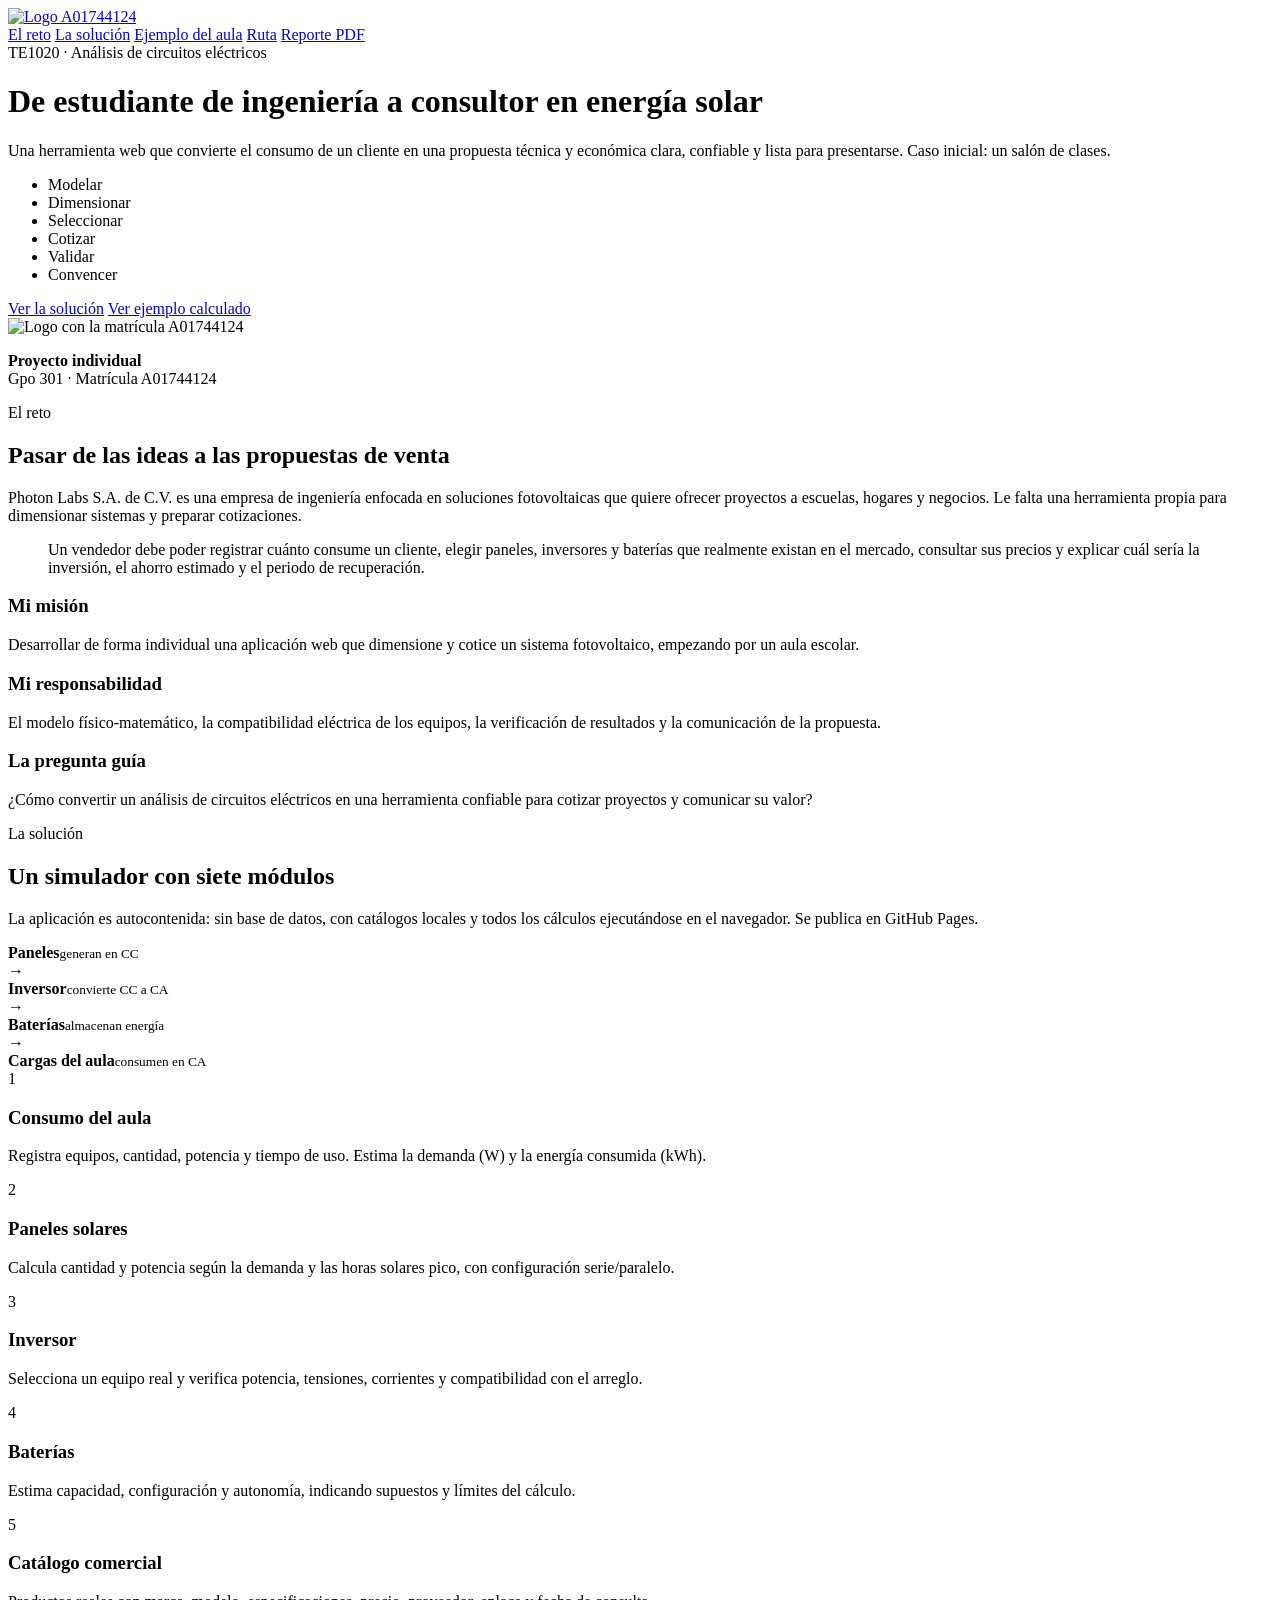
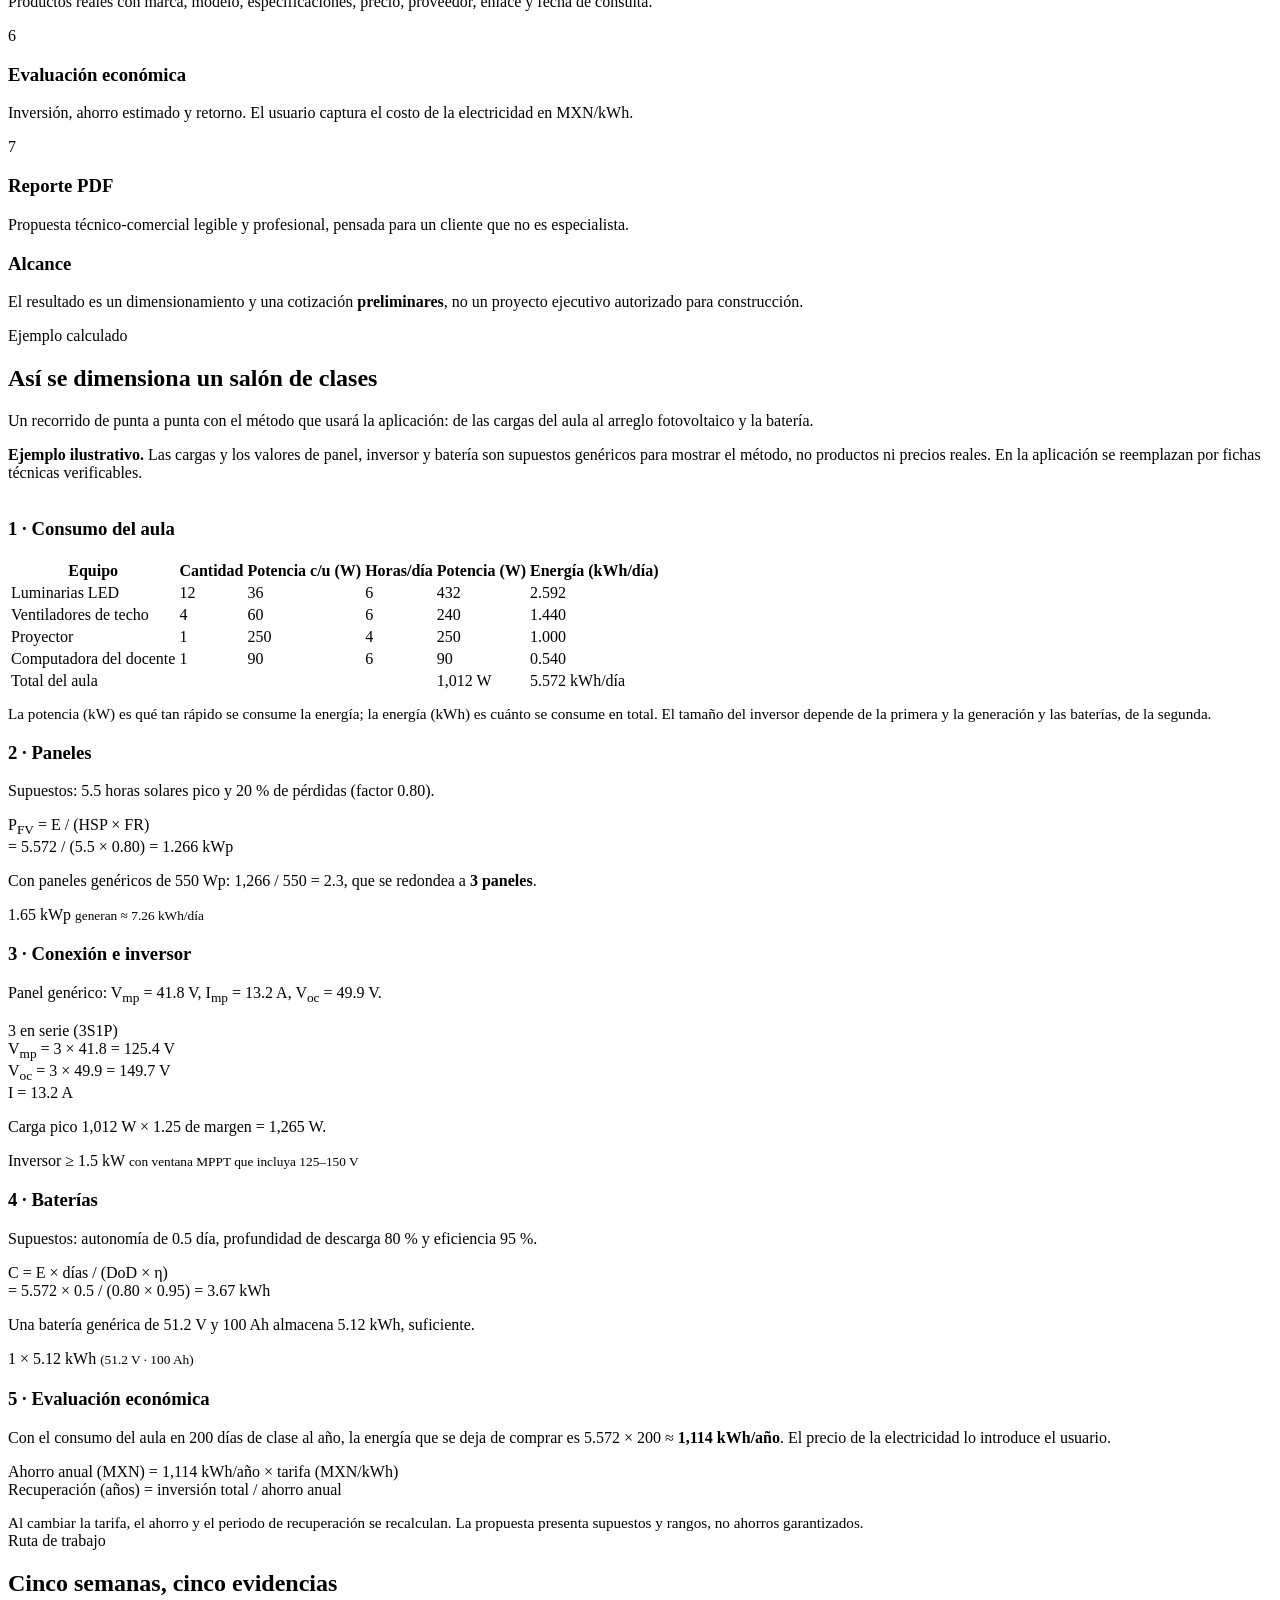
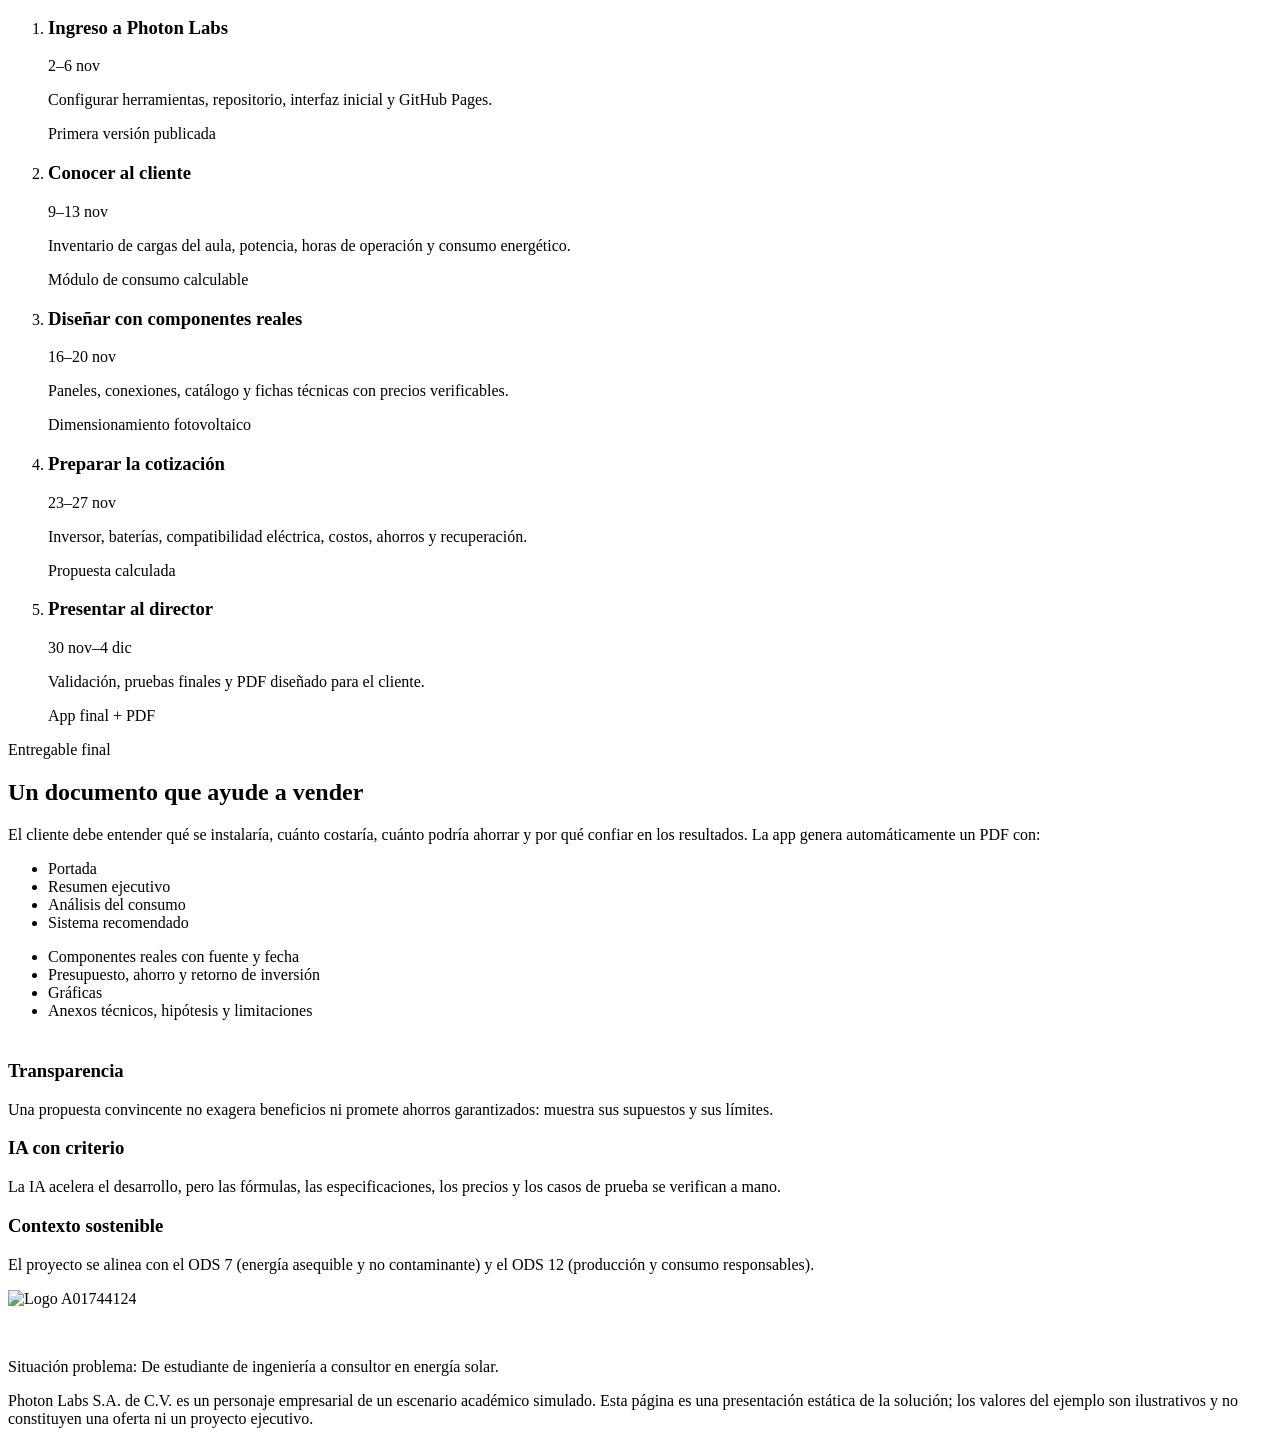
==== index.html @ da1e8e84 "Add files via upload" ====
<!doctype html>
<html lang="es">
<head>
  <meta charset="utf-8">
  <meta name="viewport" content="width=device-width, initial-scale=1">
  <title>A01744124 · Dimensionamiento solar para Photon Labs</title>
  <meta name="description" content="Solución a la situación problema TE1020: simulador web para dimensionar y cotizar un sistema fotovoltaico para un aula escolar.">
  <meta name="theme-color" content="#0B2A5B">
  <link rel="icon" href="assets/favicon.svg" type="image/svg+xml">
  <link rel="apple-touch-icon" href="assets/apple-touch-icon.png">
  <link rel="preconnect" href="https://fonts.googleapis.com">
  <link rel="preconnect" href="https://fonts.gstatic.com" crossorigin>
  <link href="https://fonts.googleapis.com/css2?family=Inter:wght@400;500;600&family=Poppins:wght@600;700&display=swap" rel="stylesheet">
  <link rel="stylesheet" href="css/styles.css">
</head>
<body>

<header class="barra">
  <div class="contenedor">
    <a href="#inicio" aria-label="Ir al inicio"><img src="assets/logo-horizontal.svg" alt="Logo A01744124"></a>
    <nav aria-label="Principal">
      <a href="#reto">El reto</a>
      <a href="#solucion">La solución</a>
      <a href="#ejemplo">Ejemplo del aula</a>
      <a href="#ruta">Ruta</a>
      <a href="#reporte">Reporte PDF</a>
    </nav>
  </div>
</header>

<main id="inicio">

  <!-- ================= HERO ================= -->
  <div class="hero">
    <div class="contenedor">
      <div>
        <span class="etiqueta" style="color:var(--azul-cielo)">TE1020 · Análisis de circuitos eléctricos</span>
        <h1>De estudiante de ingeniería a <span>consultor en energía solar</span></h1>
        <p class="sub">Una herramienta web que convierte el consumo de un cliente en una propuesta técnica y económica clara, confiable y lista para presentarse. Caso inicial: un salón de clases.</p>
        <ul class="chips" aria-label="Etapas del proyecto">
          <li>Modelar</li><li>Dimensionar</li><li>Seleccionar</li><li>Cotizar</li><li>Validar</li><li>Convencer</li>
        </ul>
        <div class="botones">
          <a class="btn btn-primario" href="#solucion">Ver la solución</a>
          <a class="btn btn-secundario" href="#ejemplo">Ver ejemplo calculado</a>
        </div>
      </div>
      <aside class="tarjeta-id" aria-label="Identificación del alumno">
        <img src="assets/logo-vertical.svg" alt="Logo con la matrícula A01744124">
        <p><strong>Proyecto individual</strong><br>Gpo 301 · Matrícula A01744124</p>
      </aside>
    </div>
  </div>

  <!-- ================= EL RETO ================= -->
  <section id="reto">
    <div class="contenedor">
      <span class="etiqueta">El reto</span>
      <h2>Pasar de las ideas a las propuestas de venta</h2>
      <p class="intro">Photon Labs S.A. de C.V. es una empresa de ingeniería enfocada en soluciones fotovoltaicas que quiere ofrecer proyectos a escuelas, hogares y negocios. Le falta una herramienta propia para dimensionar sistemas y preparar cotizaciones.</p>
      <blockquote class="cita">
        Un vendedor debe poder registrar cuánto consume un cliente, elegir paneles, inversores y baterías que realmente existan en el mercado, consultar sus precios y explicar cuál sería la inversión, el ahorro estimado y el periodo de recuperación.
      </blockquote>
      <div class="rejilla c3">
        <div class="tarjeta"><h3>Mi misión</h3><p>Desarrollar de forma individual una aplicación web que dimensione y cotice un sistema fotovoltaico, empezando por un aula escolar.</p></div>
        <div class="tarjeta"><h3>Mi responsabilidad</h3><p>El modelo físico-matemático, la compatibilidad eléctrica de los equipos, la verificación de resultados y la comunicación de la propuesta.</p></div>
        <div class="tarjeta"><h3>La pregunta guía</h3><p>¿Cómo convertir un análisis de circuitos eléctricos en una herramienta confiable para cotizar proyectos y comunicar su valor?</p></div>
      </div>
    </div>
  </section>

  <!-- ================= LA SOLUCIÓN ================= -->
  <section id="solucion" class="alt">
    <div class="contenedor">
      <span class="etiqueta">La solución</span>
      <h2>Un simulador con siete módulos</h2>
      <p class="intro">La aplicación es autocontenida: sin base de datos, con catálogos locales y todos los cálculos ejecutándose en el navegador. Se publica en GitHub Pages.</p>

      <div class="flujo" aria-label="Flujo del sistema fotovoltaico">
        <div class="paso"><strong>Paneles</strong><small>generan en CC</small></div>
        <span class="flecha" aria-hidden="true">→</span>
        <div class="paso"><strong>Inversor</strong><small>convierte CC a CA</small></div>
        <span class="flecha" aria-hidden="true">→</span>
        <div class="paso"><strong>Baterías</strong><small>almacenan energía</small></div>
        <span class="flecha" aria-hidden="true">→</span>
        <div class="paso"><strong>Cargas del aula</strong><small>consumen en CA</small></div>
      </div>

      <div class="rejilla c4">
        <div class="tarjeta"><span class="num">1</span><h3>Consumo del aula</h3><p>Registra equipos, cantidad, potencia y tiempo de uso. Estima la demanda (W) y la energía consumida (kWh).</p></div>
        <div class="tarjeta"><span class="num">2</span><h3>Paneles solares</h3><p>Calcula cantidad y potencia según la demanda y las horas solares pico, con configuración serie/paralelo.</p></div>
        <div class="tarjeta"><span class="num">3</span><h3>Inversor</h3><p>Selecciona un equipo real y verifica potencia, tensiones, corrientes y compatibilidad con el arreglo.</p></div>
        <div class="tarjeta"><span class="num">4</span><h3>Baterías</h3><p>Estima capacidad, configuración y autonomía, indicando supuestos y límites del cálculo.</p></div>
        <div class="tarjeta"><span class="num">5</span><h3>Catálogo comercial</h3><p>Productos reales con marca, modelo, especificaciones, precio, proveedor, enlace y fecha de consulta.</p></div>
        <div class="tarjeta"><span class="num">6</span><h3>Evaluación económica</h3><p>Inversión, ahorro estimado y retorno. El usuario captura el costo de la electricidad en MXN/kWh.</p></div>
        <div class="tarjeta"><span class="num">7</span><h3>Reporte PDF</h3><p>Propuesta técnico-comercial legible y profesional, pensada para un cliente que no es especialista.</p></div>
        <div class="tarjeta" style="background:var(--azul-marino);border-color:var(--azul-marino)">
          <h3 style="color:var(--cian)">Alcance</h3>
          <p style="color:var(--azul-hielo)">El resultado es un dimensionamiento y una cotización <strong>preliminares</strong>, no un proyecto ejecutivo autorizado para construcción.</p>
        </div>
      </div>
    </div>
  </section>

  <!-- ================= EJEMPLO ================= -->
  <section id="ejemplo">
    <div class="contenedor">
      <span class="etiqueta">Ejemplo calculado</span>
      <h2>Así se dimensiona un salón de clases</h2>
      <p class="intro">Un recorrido de punta a punta con el método que usará la aplicación: de las cargas del aula al arreglo fotovoltaico y la batería.</p>
      <p class="aviso"><strong>Ejemplo ilustrativo.</strong> Las cargas y los valores de panel, inversor y batería son supuestos genéricos para mostrar el método, no productos ni precios reales. En la aplicación se reemplazan por fichas técnicas verificables.</p>

      <h3 style="margin-top:36px">1 · Consumo del aula</h3>
      <div class="tabla-envoltura">
        <table>
          <thead><tr><th>Equipo</th><th class="n">Cantidad</th><th class="n">Potencia c/u (W)</th><th class="n">Horas/día</th><th class="n">Potencia (W)</th><th class="n">Energía (kWh/día)</th></tr></thead>
          <tbody>
            <tr><td>Luminarias LED</td><td class="n">12</td><td class="n">36</td><td class="n">6</td><td class="n">432</td><td class="n">2.592</td></tr>
            <tr><td>Ventiladores de techo</td><td class="n">4</td><td class="n">60</td><td class="n">6</td><td class="n">240</td><td class="n">1.440</td></tr>
            <tr><td>Proyector</td><td class="n">1</td><td class="n">250</td><td class="n">4</td><td class="n">250</td><td class="n">1.000</td></tr>
            <tr><td>Computadora del docente</td><td class="n">1</td><td class="n">90</td><td class="n">6</td><td class="n">90</td><td class="n">0.540</td></tr>
          </tbody>
          <tfoot><tr><td colspan="4">Total del aula</td><td class="n">1,012 W</td><td class="n">5.572 kWh/día</td></tr></tfoot>
        </table>
      </div>
      <p style="margin-top:12px;color:var(--gris);font-size:.95rem">La potencia (kW) es qué tan rápido se consume la energía; la energía (kWh) es cuánto se consume en total. El tamaño del inversor depende de la primera y la generación y las baterías, de la segunda.</p>

      <div class="rejilla c3">
        <div class="tarjeta calculo">
          <h3>2 · Paneles</h3>
          <p>Supuestos: 5.5 horas solares pico y 20 % de pérdidas (factor 0.80).</p>
          <div class="formula">P<sub>FV</sub> = E / (HSP × FR)<br>= 5.572 / (5.5 × 0.80) = 1.266 kWp</div>
          <p>Con paneles genéricos de 550 Wp: 1,266 / 550 = 2.3, que se redondea a <strong>3 paneles</strong>.</p>
          <p class="resultado">1.65 kWp <small>generan ≈ 7.26 kWh/día</small></p>
        </div>
        <div class="tarjeta calculo">
          <h3>3 · Conexión e inversor</h3>
          <p>Panel genérico: V<sub>mp</sub> = 41.8 V, I<sub>mp</sub> = 13.2 A, V<sub>oc</sub> = 49.9 V.</p>
          <div class="formula">3 en serie (3S1P)<br>V<sub>mp</sub> = 3 × 41.8 = 125.4 V<br>V<sub>oc</sub> = 3 × 49.9 = 149.7 V<br>I = 13.2 A</div>
          <p>Carga pico 1,012 W × 1.25 de margen = 1,265 W.</p>
          <p class="resultado">Inversor ≥ 1.5 kW <small>con ventana MPPT que incluya 125–150 V</small></p>
        </div>
        <div class="tarjeta calculo">
          <h3>4 · Baterías</h3>
          <p>Supuestos: autonomía de 0.5 día, profundidad de descarga 80 % y eficiencia 95 %.</p>
          <div class="formula">C = E × días / (DoD × η)<br>= 5.572 × 0.5 / (0.80 × 0.95) = 3.67 kWh</div>
          <p>Una batería genérica de 51.2 V y 100 Ah almacena 5.12 kWh, suficiente.</p>
          <p class="resultado">1 × 5.12 kWh <small>(51.2 V · 100 Ah)</small></p>
        </div>
      </div>

      <div class="tarjeta calculo" style="margin-top:20px">
        <h3>5 · Evaluación económica</h3>
        <p>Con el consumo del aula en 200 días de clase al año, la energía que se deja de comprar es 5.572 × 200 ≈ <strong>1,114 kWh/año</strong>. El precio de la electricidad lo introduce el usuario.</p>
        <div class="formula">Ahorro anual (MXN) = 1,114 kWh/año × tarifa (MXN/kWh)<br>Recuperación (años) = inversión total / ahorro anual</div>
        <p style="margin-bottom:0;color:var(--gris);font-size:.95rem">Al cambiar la tarifa, el ahorro y el periodo de recuperación se recalculan. La propuesta presenta supuestos y rangos, no ahorros garantizados.</p>
      </div>
    </div>
  </section>

  <!-- ================= RUTA ================= -->
  <section id="ruta" class="alt">
    <div class="contenedor">
      <span class="etiqueta">Ruta de trabajo</span>
      <h2>Cinco semanas, cinco evidencias</h2>
      <ol class="ruta">
        <li data-s="1"><h3>Ingreso a Photon Labs</h3><div class="fecha">2–6 nov</div><p>Configurar herramientas, repositorio, interfaz inicial y GitHub Pages.</p><span class="evidencia">Primera versión publicada</span></li>
        <li data-s="2"><h3>Conocer al cliente</h3><div class="fecha">9–13 nov</div><p>Inventario de cargas del aula, potencia, horas de operación y consumo energético.</p><span class="evidencia">Módulo de consumo calculable</span></li>
        <li data-s="3"><h3>Diseñar con componentes reales</h3><div class="fecha">16–20 nov</div><p>Paneles, conexiones, catálogo y fichas técnicas con precios verificables.</p><span class="evidencia">Dimensionamiento fotovoltaico</span></li>
        <li data-s="4"><h3>Preparar la cotización</h3><div class="fecha">23–27 nov</div><p>Inversor, baterías, compatibilidad eléctrica, costos, ahorros y recuperación.</p><span class="evidencia">Propuesta calculada</span></li>
        <li data-s="5"><h3>Presentar al director</h3><div class="fecha">30 nov–4 dic</div><p>Validación, pruebas finales y PDF diseñado para el cliente.</p><span class="evidencia">App final + PDF</span></li>
      </ol>
    </div>
  </section>

  <!-- ================= REPORTE ================= -->
  <section id="reporte">
    <div class="contenedor">
      <span class="etiqueta">Entregable final</span>
      <h2>Un documento que ayude a vender</h2>
      <p class="intro">El cliente debe entender qué se instalaría, cuánto costaría, cuánto podría ahorrar y por qué confiar en los resultados. La app genera automáticamente un PDF con:</p>
      <div class="rejilla c2">
        <div class="tarjeta">
          <ul class="checks">
            <li>Portada</li>
            <li>Resumen ejecutivo</li>
            <li>Análisis del consumo</li>
            <li>Sistema recomendado</li>
          </ul>
        </div>
        <div class="tarjeta">
          <ul class="checks">
            <li>Componentes reales con fuente y fecha</li>
            <li>Presupuesto, ahorro y retorno de inversión</li>
            <li>Gráficas</li>
            <li>Anexos técnicos, hipótesis y limitaciones</li>
          </ul>
        </div>
      </div>

      <div class="rejilla c3" style="margin-top:40px">
        <div class="tarjeta"><h3>Transparencia</h3><p>Una propuesta convincente no exagera beneficios ni promete ahorros garantizados: muestra sus supuestos y sus límites.</p></div>
        <div class="tarjeta"><h3>IA con criterio</h3><p>La IA acelera el desarrollo, pero las fórmulas, las especificaciones, los precios y los casos de prueba se verifican a mano.</p></div>
        <div class="tarjeta"><h3>Contexto sostenible</h3><p>El proyecto se alinea con el ODS 7 (energía asequible y no contaminante) y el ODS 12 (producción y consumo responsables).</p></div>
      </div>
    </div>
  </section>
</main>

<footer>
  <div class="contenedor">
    <img src="assets/logo-horizontal-claro.svg" alt="Logo A01744124">
    <div>
      <p><strong style="color:#fff">TE1020 · Análisis de circuitos eléctricos · Gpo 301</strong></p>
      <p>Situación problema: De estudiante de ingeniería a consultor en energía solar.</p>
    </div>
    <p class="aparte">Photon Labs S.A. de C.V. es un personaje empresarial de un escenario académico simulado. Esta página es una presentación estática de la solución; los valores del ejemplo son ilustrativos y no constituyen una oferta ni un proyecto ejecutivo.</p>
  </div>
  <!-- Agrega aquí las URL del repositorio y de GitHub Pages cuando las tengas. -->
</footer>

</body>
</html>
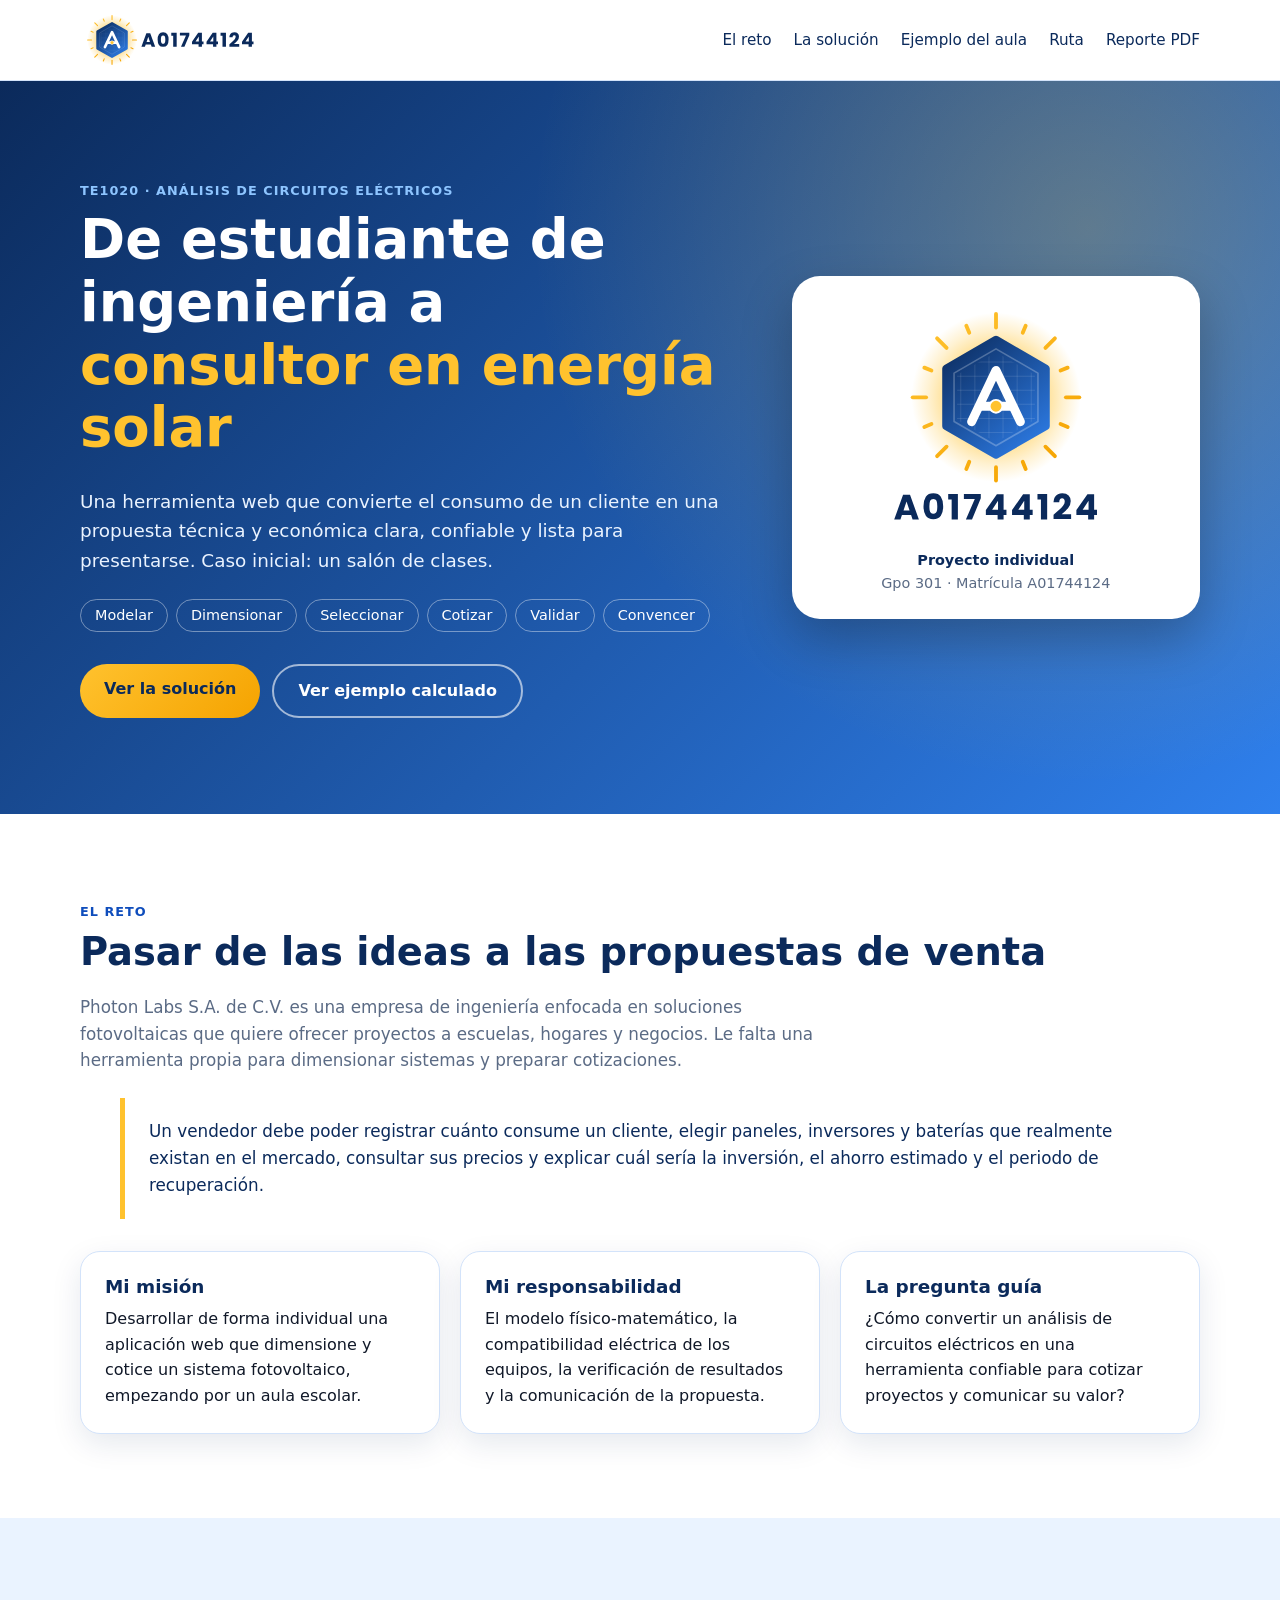
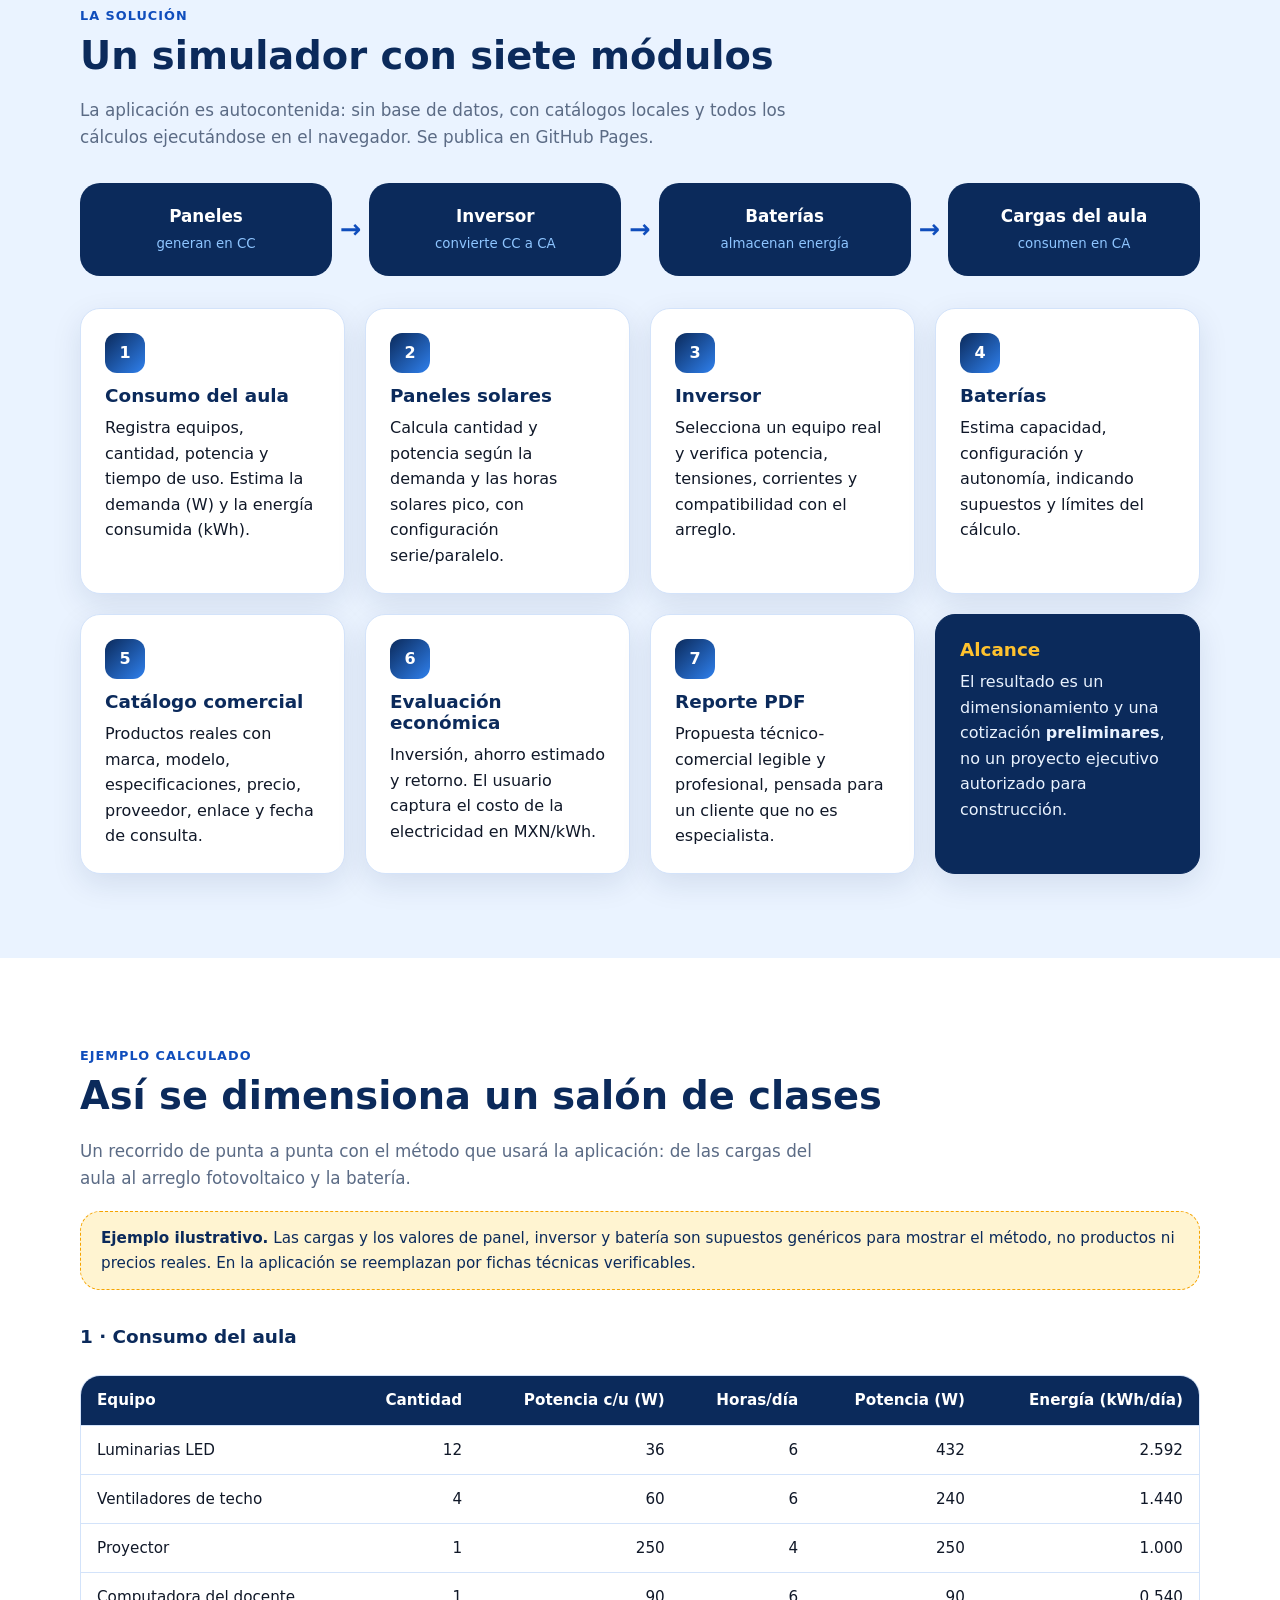
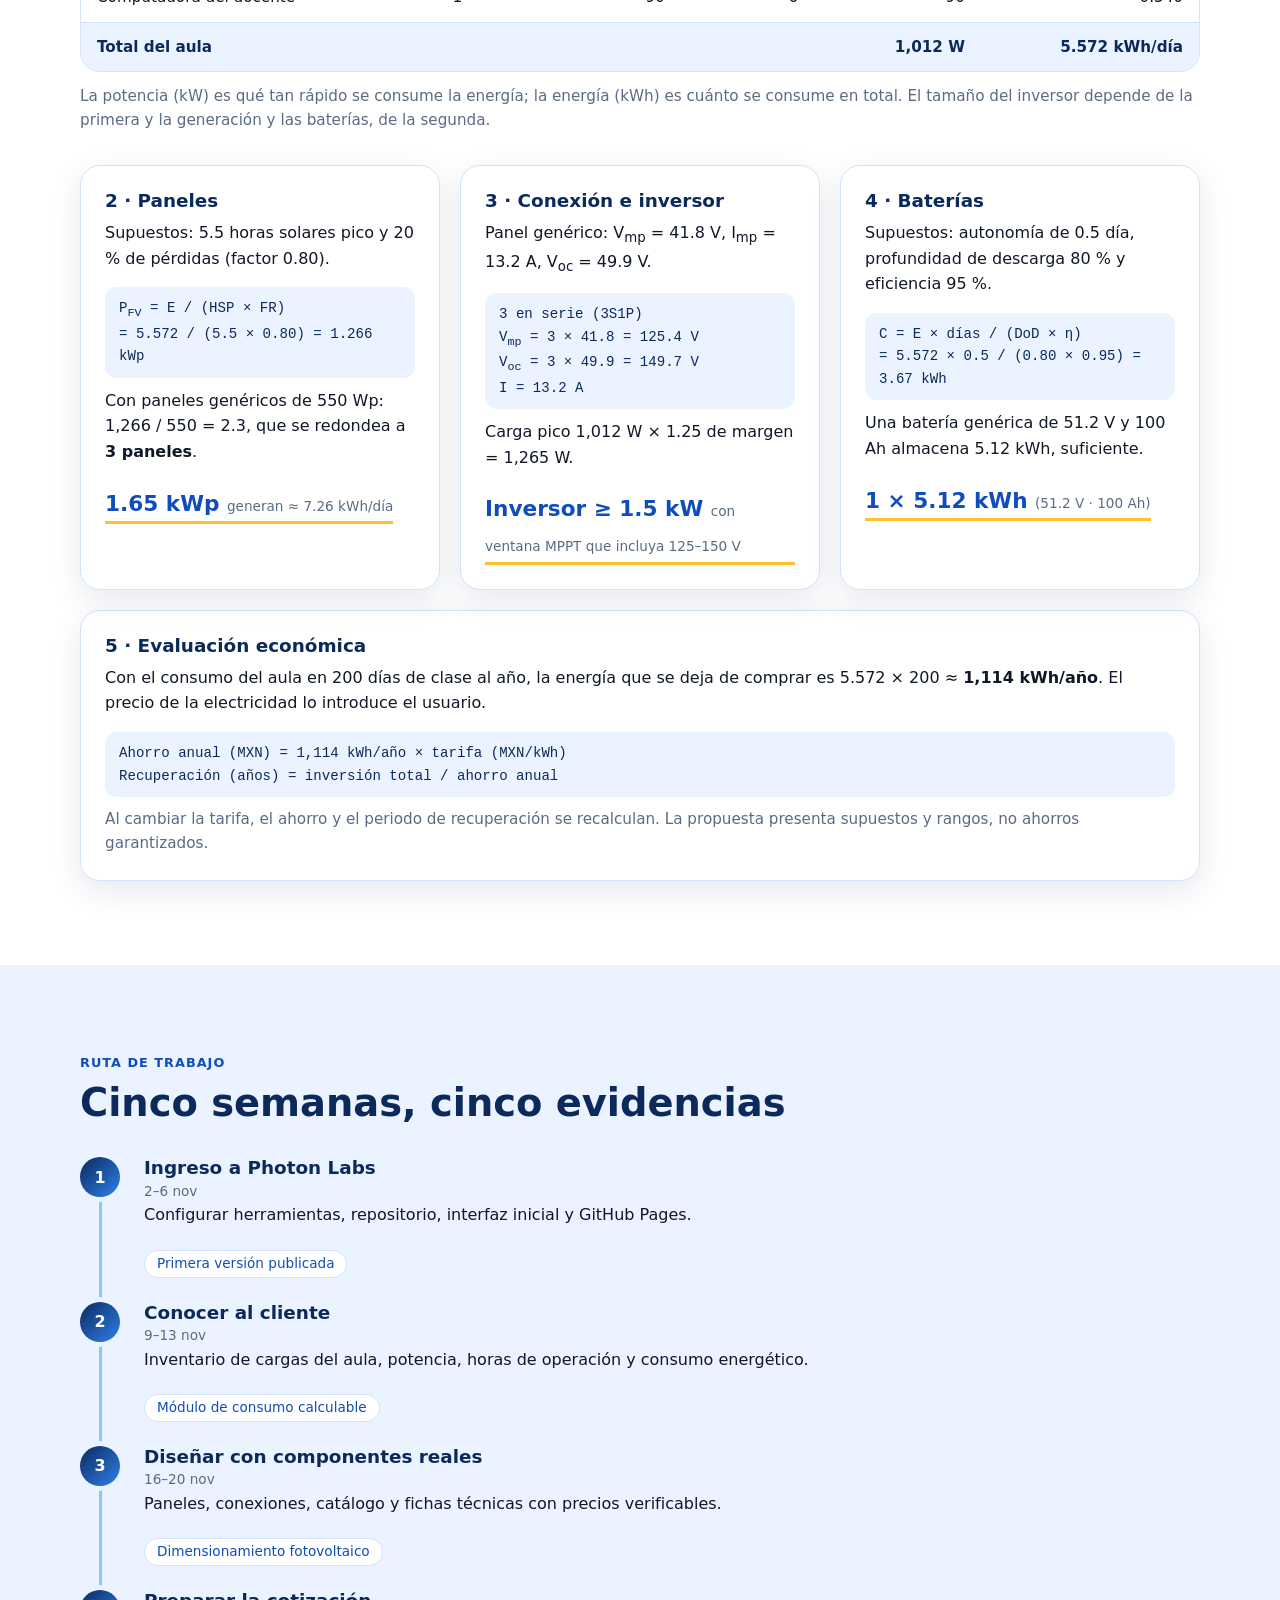
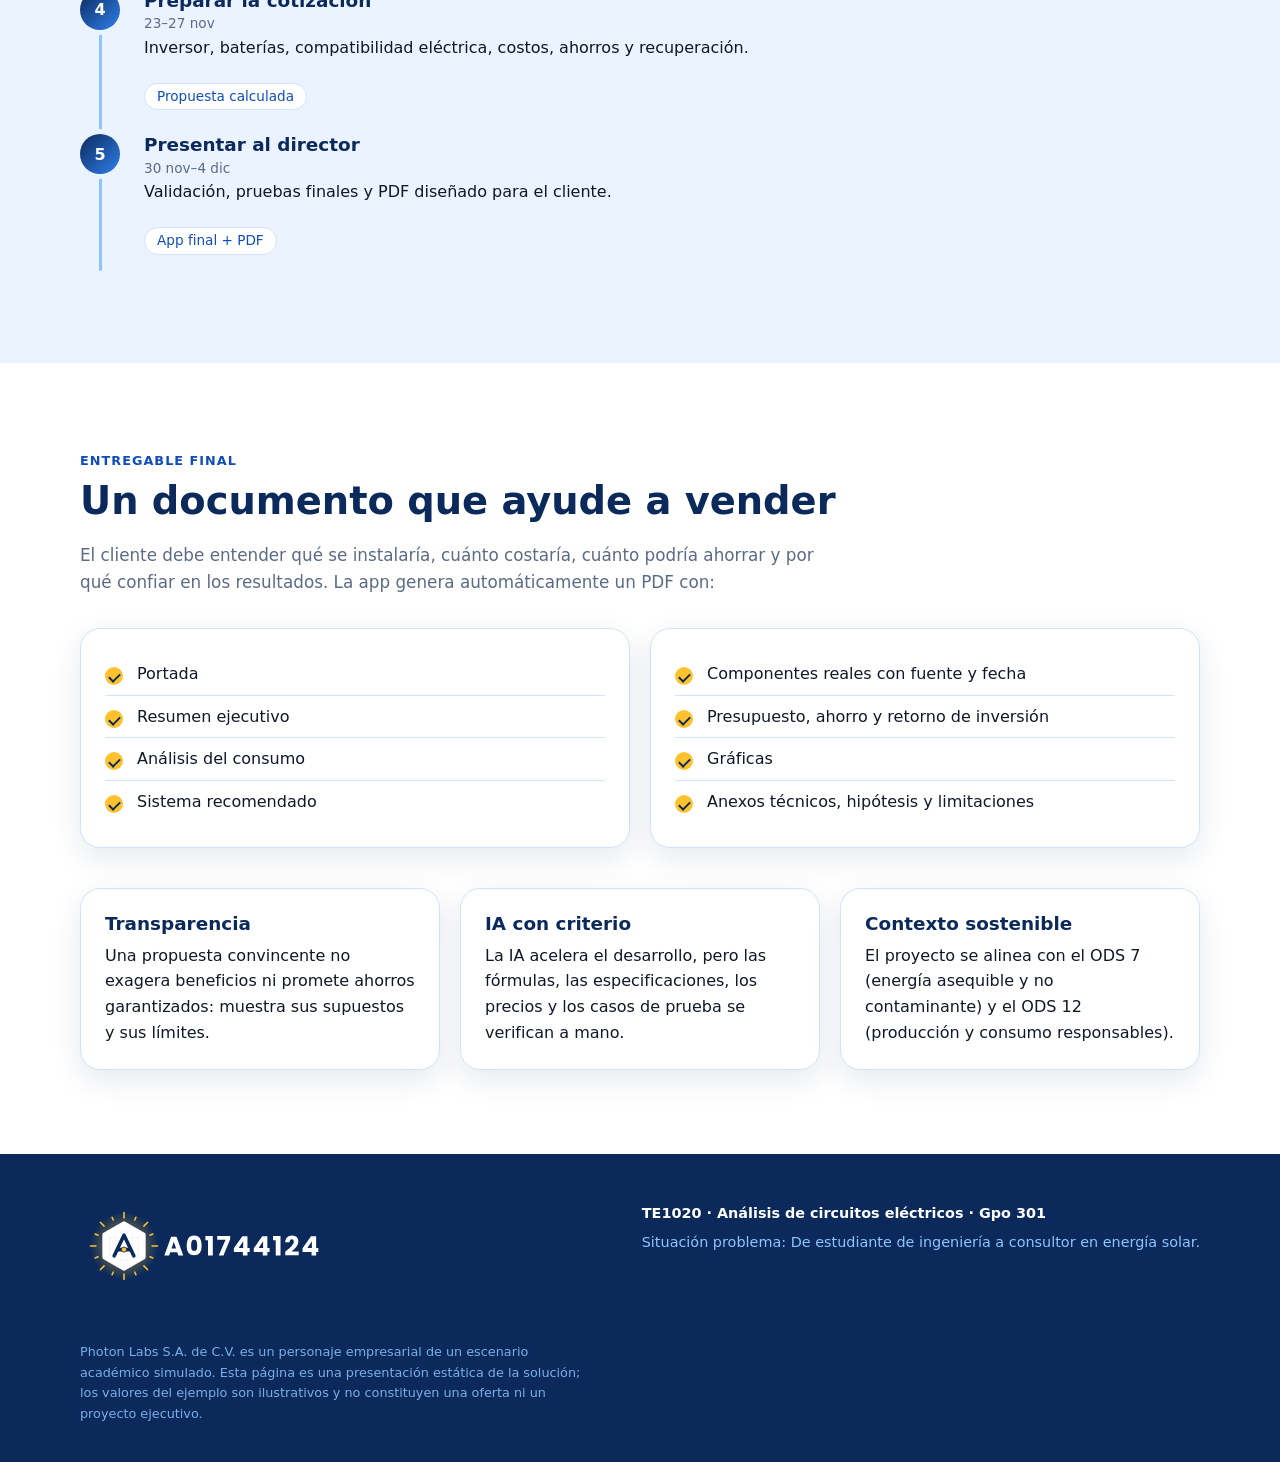
==== commit fba774ff: "Add files via upload" ====
--- a/index.html
+++ b/index.html
@@ -95,7 +95,7 @@
         <div class="tarjeta"><span class="num">6</span><h3>Evaluación económica</h3><p>Inversión, ahorro estimado y retorno. El usuario captura el costo de la electricidad en MXN/kWh.</p></div>
         <div class="tarjeta"><span class="num">7</span><h3>Reporte PDF</h3><p>Propuesta técnico-comercial legible y profesional, pensada para un cliente que no es especialista.</p></div>
         <div class="tarjeta" style="background:var(--azul-marino);border-color:var(--azul-marino)">
-          <h3 style="color:var(--cian)">Alcance</h3>
+          <h3 style="color:var(--amarillo)">Alcance</h3>
           <p style="color:var(--azul-hielo)">El resultado es un dimensionamiento y una cotización <strong>preliminares</strong>, no un proyecto ejecutivo autorizado para construcción.</p>
         </div>
       </div>
--- a/css/styles.css
+++ b/css/styles.css
@@ -0,0 +1,147 @@
+:root {
+  --azul-marino: #0B2A5B;
+  --azul-principal: #0F4DBC;
+  --azul-brillante: #2F80ED;
+  --azul-cielo: #8EC5FF;
+  --azul-hielo: #EAF3FF;
+  --cian: #19C3E6;
+  --amarillo: #FFC22E;
+  --ambar: #F5A300;
+  --crema: #FFF4D1;
+  --tinta: #101828;
+  --gris: #5B6B85;
+  --borde: #D3E3FA;
+  --blanco: #FFFFFF;
+  --degradado: linear-gradient(135deg, #0B2A5B, #2F80ED);
+  --degradado-sol: linear-gradient(135deg, #FFC22E, #F5A300);
+  --radio: 20px;
+  --sombra: 0 10px 30px rgba(11, 42, 91, .10);
+  --fuente: "Inter", system-ui, -apple-system, "Segoe UI", Roboto, sans-serif;
+  --fuente-titulos: "Poppins", "Inter", system-ui, sans-serif;
+}
+
+* { box-sizing: border-box; }
+html { scroll-behavior: smooth; }
+body {
+  margin: 0;
+  font-family: var(--fuente);
+  color: var(--tinta);
+  background: var(--blanco);
+  line-height: 1.6;
+  -webkit-font-smoothing: antialiased;
+}
+img, svg { max-width: 100%; display: block; }
+a { color: var(--azul-principal); }
+.contenedor { width: min(1120px, 100% - 40px); margin-inline: auto; }
+
+h1, h2, h3 { font-family: var(--fuente-titulos); line-height: 1.15; margin: 0 0 .5em; color: var(--azul-marino); }
+h2 { font-size: clamp(1.7rem, 3.2vw, 2.4rem); font-weight: 700; }
+h3 { font-size: 1.15rem; font-weight: 600; }
+p { margin: 0 0 1em; }
+
+/* ---------- Barra superior ---------- */
+.barra {
+  position: sticky; top: 0; z-index: 10;
+  background: rgba(255, 255, 255, .92);
+  backdrop-filter: blur(8px);
+  border-bottom: 1px solid var(--borde);
+}
+.barra .contenedor { display: flex; align-items: center; justify-content: space-between; gap: 16px; padding-block: 8px; }
+.barra img { height: 64px; width: auto; }
+.barra nav { display: flex; gap: 22px; flex-wrap: wrap; }
+.barra nav a { text-decoration: none; color: var(--azul-marino); font-weight: 500; font-size: .95rem; }
+.barra nav a:hover { color: var(--azul-brillante); }
+
+/* ---------- Hero ---------- */
+.hero { background: radial-gradient(circle at 85% 20%, rgba(255,194,46,.28), transparent 45%), var(--degradado); color: var(--blanco); padding: clamp(48px, 8vw, 96px) 0; }
+.hero .contenedor { display: grid; grid-template-columns: 1.3fr .8fr; gap: 48px; align-items: center; }
+.hero h1 { color: var(--blanco); font-size: clamp(2rem, 4.6vw, 3.4rem); font-weight: 700; }
+.hero h1 span { color: var(--amarillo); }
+.hero p.sub { font-size: 1.15rem; color: var(--azul-hielo); max-width: 56ch; }
+.chips { display: flex; flex-wrap: wrap; gap: 8px; margin: 24px 0 32px; padding: 0; list-style: none; }
+.chips li { border: 1px solid rgba(255, 255, 255, .4); border-radius: 999px; padding: 4px 14px; font-size: .9rem; color: var(--blanco); }
+.botones { display: flex; flex-wrap: wrap; gap: 12px; }
+.btn { display: inline-block; padding: 12px 24px; border-radius: 999px; font-weight: 600; text-decoration: none; transition: transform .15s ease; }
+.btn:hover { transform: translateY(-2px); }
+.btn-primario { background: var(--degradado-sol); color: var(--azul-marino); }
+.btn-secundario { border: 2px solid rgba(255, 255, 255, .6); color: var(--blanco); }
+.tarjeta-id { background: var(--blanco); border-radius: 28px; padding: 28px 24px 24px; box-shadow: 0 20px 50px rgba(0, 0, 0, .25); text-align: center; }
+.tarjeta-id img { width: min(300px, 100%); margin-inline: auto; }
+.tarjeta-id p { margin: 8px 0 0; font-size: .9rem; color: var(--gris); }
+.tarjeta-id strong { color: var(--azul-marino); }
+
+/* ---------- Secciones ---------- */
+section { padding: clamp(48px, 7vw, 84px) 0; }
+section.alt { background: var(--azul-hielo); }
+.etiqueta { display: inline-block; font-size: .8rem; font-weight: 600; letter-spacing: .08em; text-transform: uppercase; color: var(--azul-principal); margin-bottom: 8px; }
+.intro { max-width: 70ch; color: var(--gris); font-size: 1.05rem; }
+
+.rejilla { display: grid; gap: 20px; margin-top: 32px; }
+.rejilla.c2 { grid-template-columns: repeat(2, 1fr); }
+.rejilla.c3 { grid-template-columns: repeat(3, 1fr); }
+.rejilla.c4 { grid-template-columns: repeat(4, 1fr); }
+.tarjeta { background: var(--blanco); border: 1px solid var(--borde); border-radius: var(--radio); padding: 24px; box-shadow: var(--sombra); }
+.tarjeta p:last-child { margin-bottom: 0; }
+.tarjeta .num { display: inline-grid; place-items: center; width: 40px; height: 40px; border-radius: 12px; background: var(--degradado); color: var(--blanco); font-family: var(--fuente-titulos); font-weight: 700; margin-bottom: 12px; }
+.cita { border-left: 5px solid var(--amarillo); background: var(--blanco); padding: 20px 24px; border-radius: 0 var(--radio) var(--radio) 0; margin-top: 24px; color: var(--azul-marino); font-size: 1.05rem; }
+
+/* ---------- Flujo del sistema ---------- */
+.flujo { display: flex; align-items: stretch; gap: 8px; margin-top: 32px; flex-wrap: wrap; }
+.flujo .paso { flex: 1 1 160px; background: var(--azul-marino); color: var(--blanco); border-radius: var(--radio); padding: 20px; text-align: center; }
+.flujo .paso strong { display: block; font-family: var(--fuente-titulos); font-size: 1.05rem; }
+.flujo .paso small { color: var(--azul-cielo); }
+.flujo .flecha { align-self: center; color: var(--azul-principal); font-size: 1.6rem; font-weight: 700; }
+
+/* ---------- Ejemplo ---------- */
+.aviso { background: var(--crema); border: 1px dashed var(--ambar); border-radius: var(--radio); padding: 14px 20px; color: var(--azul-marino); font-size: .95rem; margin-top: 20px; }
+.tabla-envoltura { overflow-x: auto; margin-top: 28px; border-radius: var(--radio); border: 1px solid var(--borde); background: var(--blanco); }
+table { border-collapse: collapse; width: 100%; min-width: 560px; }
+th, td { padding: 12px 16px; text-align: left; border-bottom: 1px solid var(--borde); font-size: .95rem; }
+th { background: var(--azul-marino); color: var(--blanco); font-weight: 600; }
+td.n, th.n { text-align: right; font-variant-numeric: tabular-nums; }
+tfoot td { font-weight: 700; background: var(--azul-hielo); color: var(--azul-marino); border-bottom: 0; }
+.calculo h3 { display: flex; align-items: center; gap: 10px; }
+.formula { background: var(--azul-hielo); border-radius: 12px; padding: 10px 14px; font-family: ui-monospace, "SF Mono", Menlo, Consolas, monospace; font-size: .88rem; color: var(--azul-marino); margin: 10px 0; overflow-x: auto; }
+.resultado { font-family: var(--fuente-titulos); font-weight: 700; font-size: 1.35rem; color: var(--azul-principal); border-bottom: 3px solid var(--amarillo); display: inline-block; margin: 6px 0 0; }
+.resultado small { font-family: var(--fuente); font-weight: 500; font-size: .85rem; color: var(--gris); }
+
+/* ---------- Ruta ---------- */
+.ruta { list-style: none; margin: 32px 0 0; padding: 0; position: relative; }
+.ruta::before { content: ""; position: absolute; left: 19px; top: 8px; bottom: 8px; width: 3px; background: var(--azul-cielo); border-radius: 3px; }
+.ruta li { position: relative; padding: 0 0 24px 64px; }
+.ruta li::before { content: attr(data-s); position: absolute; left: 0; top: 0; width: 40px; height: 40px; border-radius: 50%; background: var(--degradado); color: var(--blanco); display: grid; place-items: center; font-family: var(--fuente-titulos); font-weight: 700; box-shadow: 0 0 0 5px var(--azul-hielo); }
+.ruta h3 { margin-bottom: 2px; }
+.ruta .fecha { font-size: .85rem; color: var(--gris); }
+.ruta .evidencia { display: inline-block; margin-top: 6px; background: var(--blanco); border: 1px solid var(--borde); border-radius: 999px; padding: 2px 12px; font-size: .85rem; color: var(--azul-principal); font-weight: 500; }
+
+/* ---------- Lista de verificación ---------- */
+.checks { list-style: none; padding: 0; margin: 0; }
+.checks li { padding: 8px 0 8px 32px; position: relative; border-bottom: 1px solid var(--borde); }
+.checks li:last-child { border-bottom: 0; }
+.checks li::before { content: ""; position: absolute; left: 0; top: 14px; width: 18px; height: 18px; border-radius: 50%; background: var(--amarillo); }
+.checks li::after { content: ""; position: absolute; left: 6px; top: 18px; width: 5px; height: 9px; border: solid var(--azul-marino); border-width: 0 2px 2px 0; transform: rotate(45deg); }
+
+/* ---------- Pie ---------- */
+footer { background: var(--azul-marino); color: var(--azul-hielo); padding: 48px 0 32px; }
+footer .contenedor { display: flex; flex-wrap: wrap; justify-content: space-between; gap: 28px; align-items: flex-start; }
+footer img { height: 64px; width: auto; }
+footer p { margin: 0 0 6px; font-size: .9rem; color: var(--azul-cielo); max-width: 62ch; }
+footer .contenedor > img { height: 88px; }
+footer .aparte { margin-top: 24px; font-size: .8rem; opacity: .85; flex-basis: 100%; }
+
+/* ---------- Responsivo ---------- */
+@media (max-width: 900px) {
+  .hero .contenedor { grid-template-columns: 1fr; }
+  .rejilla.c4 { grid-template-columns: repeat(2, 1fr); }
+  .rejilla.c3 { grid-template-columns: 1fr 1fr; }
+  .flujo .flecha { display: none; }
+}
+@media (max-width: 620px) {
+  .barra nav { display: none; }
+  .rejilla.c2, .rejilla.c3, .rejilla.c4 { grid-template-columns: 1fr; }
+  .barra .contenedor { justify-content: center; }
+}
+@media (prefers-reduced-motion: reduce) {
+  html { scroll-behavior: auto; }
+  .btn { transition: none; }
+}
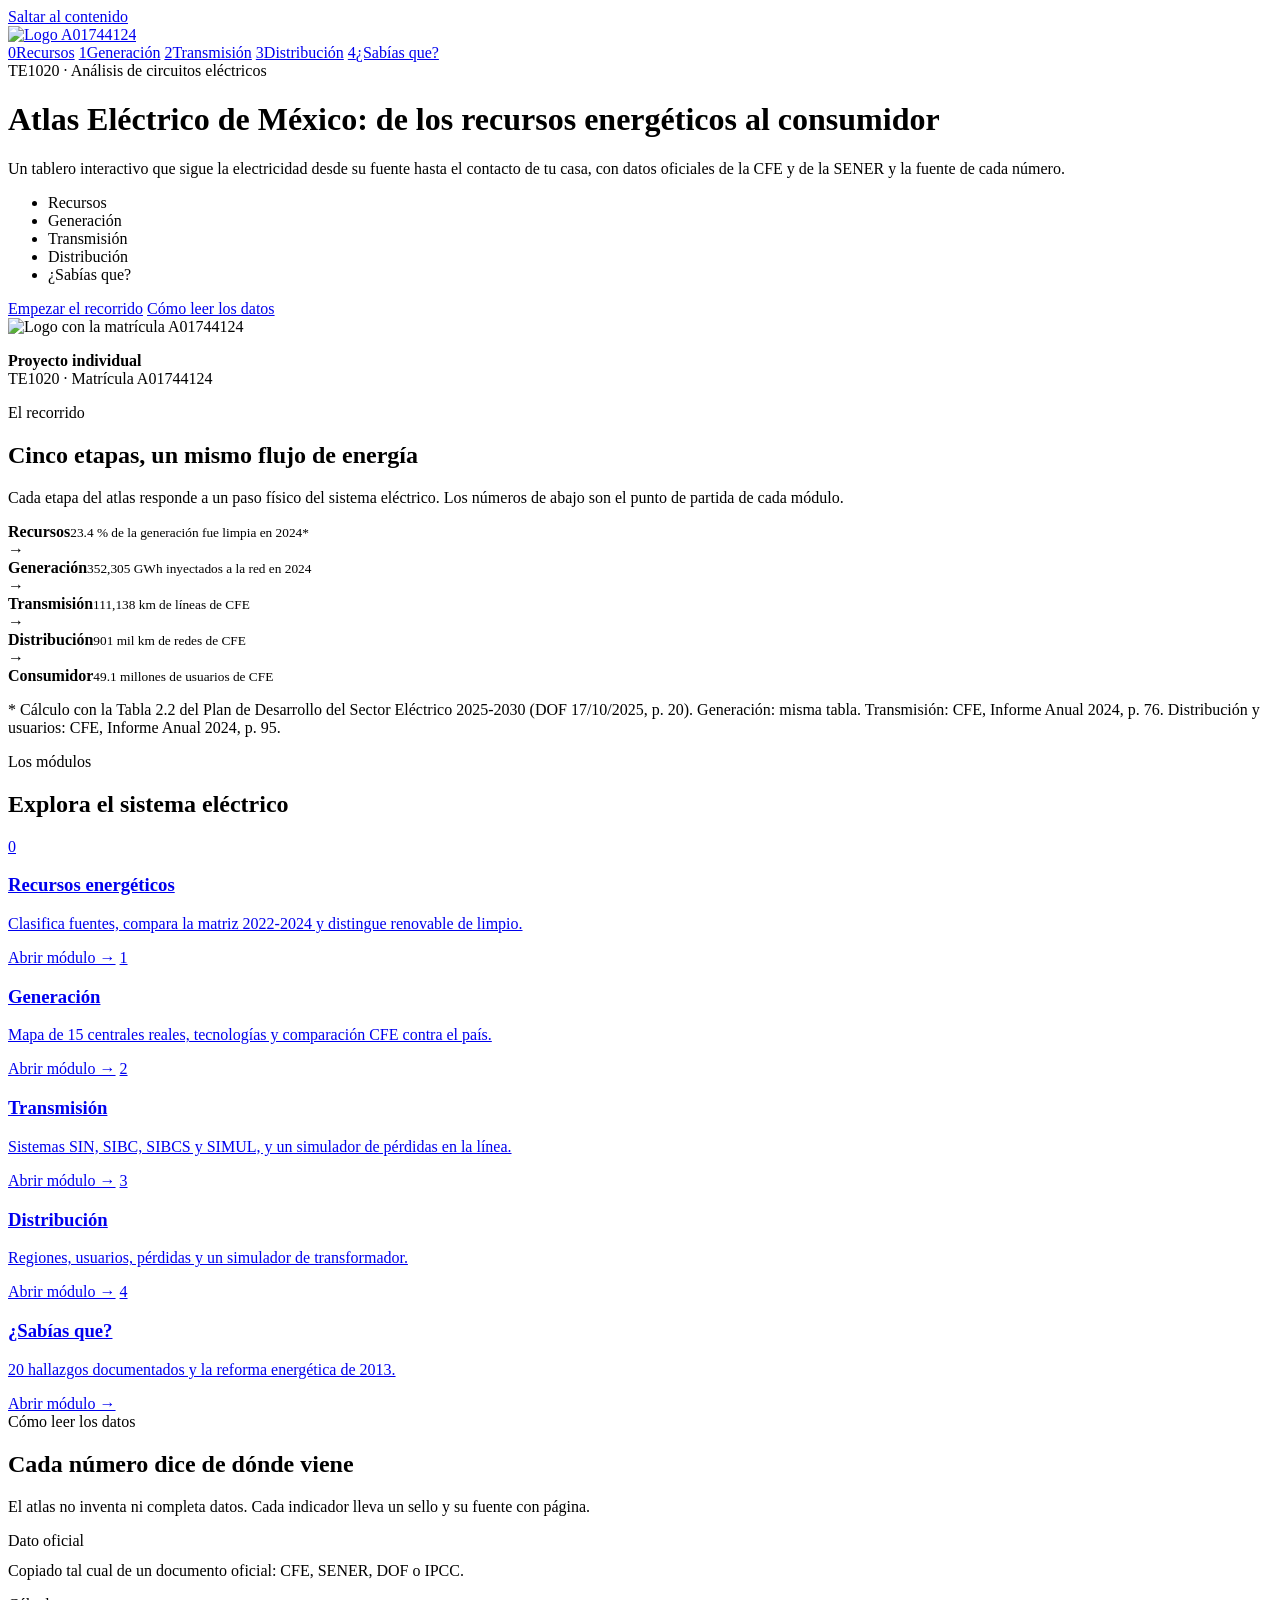
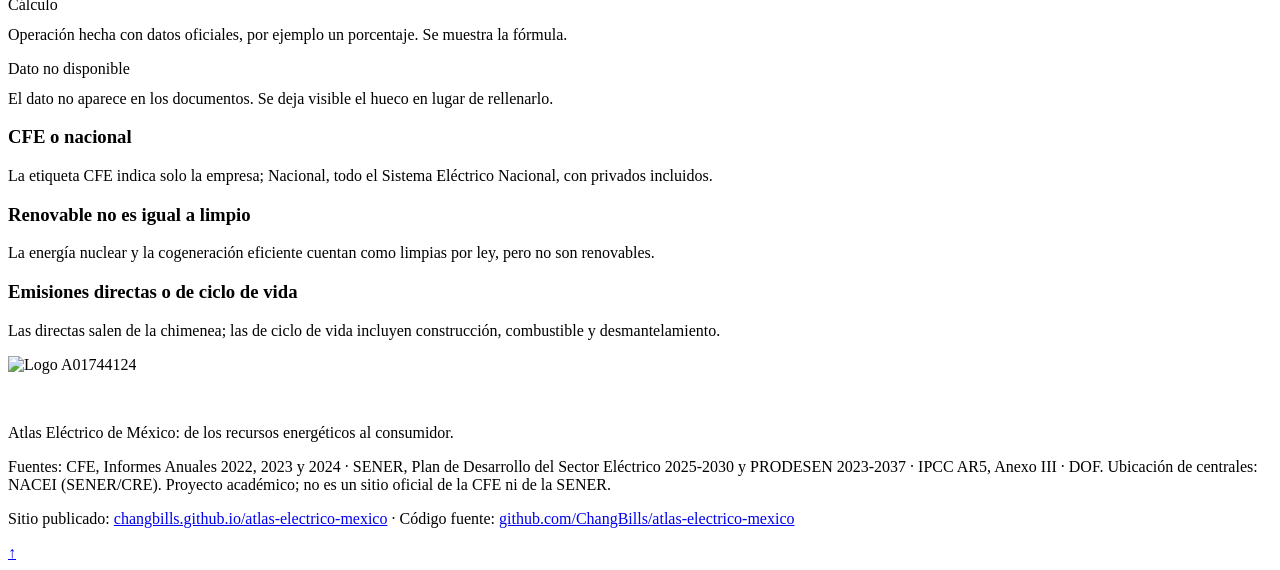
==== commit 5a167407: "Add files via upload" ====
--- a/index.html
+++ b/index.html
@@ -3,205 +3,102 @@
 <head>
   <meta charset="utf-8">
   <meta name="viewport" content="width=device-width, initial-scale=1">
-  <title>A01744124 · Dimensionamiento solar para Photon Labs</title>
-  <meta name="description" content="Solución a la situación problema TE1020: simulador web para dimensionar y cotizar un sistema fotovoltaico para un aula escolar.">
+  <title>A01744124 · Atlas Eléctrico de México</title>
+  <meta name="description" content="Tablero interactivo TE1020: de los recursos energéticos al consumidor. Generación, transmisión y distribución de electricidad en México con datos oficiales de CFE y SENER.">
   <meta name="theme-color" content="#0B2A5B">
   <link rel="icon" href="assets/favicon.svg" type="image/svg+xml">
   <link rel="apple-touch-icon" href="assets/apple-touch-icon.png">
   <link rel="preconnect" href="https://fonts.googleapis.com">
   <link rel="preconnect" href="https://fonts.gstatic.com" crossorigin>
   <link href="https://fonts.googleapis.com/css2?family=Inter:wght@400;500;600&family=Poppins:wght@600;700&display=swap" rel="stylesheet">
-  <link rel="stylesheet" href="css/styles.css">
+  <link rel="stylesheet" href="css/atlas.css">
 </head>
 <body>
+<a class="saltar" href="#contenido">Saltar al contenido</a>
 
 <header class="barra">
   <div class="contenedor">
-    <a href="#inicio" aria-label="Ir al inicio"><img src="assets/logo-horizontal.svg" alt="Logo A01744124"></a>
-    <nav aria-label="Principal">
-      <a href="#reto">El reto</a>
-      <a href="#solucion">La solución</a>
-      <a href="#ejemplo">Ejemplo del aula</a>
-      <a href="#ruta">Ruta</a>
-      <a href="#reporte">Reporte PDF</a>
+    <a class="logo" href="index.html" aria-label="Atlas Eléctrico, inicio"><img src="assets/logo-horizontal.svg" alt="Logo A01744124"></a>
+    <nav class="modulos" aria-label="Módulos del atlas">
+      <a href="recursos.html"><span>0</span>Recursos</a>
+      <a href="generacion.html"><span>1</span>Generación</a>
+      <a href="transmision.html"><span>2</span>Transmisión</a>
+      <a href="distribucion.html"><span>3</span>Distribución</a>
+      <a href="sabias-que.html"><span>4</span>¿Sabías que?</a>
     </nav>
   </div>
 </header>
 
-<main id="inicio">
-
-  <!-- ================= HERO ================= -->
+<main id="contenido">
   <div class="hero">
     <div class="contenedor">
       <div>
-        <span class="etiqueta" style="color:var(--azul-cielo)">TE1020 · Análisis de circuitos eléctricos</span>
-        <h1>De estudiante de ingeniería a <span>consultor en energía solar</span></h1>
-        <p class="sub">Una herramienta web que convierte el consumo de un cliente en una propuesta técnica y económica clara, confiable y lista para presentarse. Caso inicial: un salón de clases.</p>
-        <ul class="chips" aria-label="Etapas del proyecto">
-          <li>Modelar</li><li>Dimensionar</li><li>Seleccionar</li><li>Cotizar</li><li>Validar</li><li>Convencer</li>
+        <span class="etiqueta">TE1020 · Análisis de circuitos eléctricos</span>
+        <h1>Atlas Eléctrico de México: <span>de los recursos energéticos al consumidor</span></h1>
+        <p class="sub">Un tablero interactivo que sigue la electricidad desde su fuente hasta el contacto de tu casa, con datos oficiales de la CFE y de la SENER y la fuente de cada número.</p>
+        <ul class="chips" aria-label="Módulos">
+          <li>Recursos</li><li>Generación</li><li>Transmisión</li><li>Distribución</li><li>¿Sabías que?</li>
         </ul>
         <div class="botones">
-          <a class="btn btn-primario" href="#solucion">Ver la solución</a>
-          <a class="btn btn-secundario" href="#ejemplo">Ver ejemplo calculado</a>
+          <a class="btn btn-primario" href="recursos.html">Empezar el recorrido</a>
+          <a class="btn btn-secundario" href="#leer">Cómo leer los datos</a>
         </div>
       </div>
       <aside class="tarjeta-id" aria-label="Identificación del alumno">
         <img src="assets/logo-vertical.svg" alt="Logo con la matrícula A01744124">
-        <p><strong>Proyecto individual</strong><br>Gpo 301 · Matrícula A01744124</p>
+        <p><strong>Proyecto individual</strong><br>TE1020 · Matrícula A01744124</p>
       </aside>
     </div>
   </div>
 
-  <!-- ================= EL RETO ================= -->
-  <section id="reto">
+  <section id="recorrido">
     <div class="contenedor">
-      <span class="etiqueta">El reto</span>
-      <h2>Pasar de las ideas a las propuestas de venta</h2>
-      <p class="intro">Photon Labs S.A. de C.V. es una empresa de ingeniería enfocada en soluciones fotovoltaicas que quiere ofrecer proyectos a escuelas, hogares y negocios. Le falta una herramienta propia para dimensionar sistemas y preparar cotizaciones.</p>
-      <blockquote class="cita">
-        Un vendedor debe poder registrar cuánto consume un cliente, elegir paneles, inversores y baterías que realmente existan en el mercado, consultar sus precios y explicar cuál sería la inversión, el ahorro estimado y el periodo de recuperación.
-      </blockquote>
-      <div class="rejilla c3">
-        <div class="tarjeta"><h3>Mi misión</h3><p>Desarrollar de forma individual una aplicación web que dimensione y cotice un sistema fotovoltaico, empezando por un aula escolar.</p></div>
-        <div class="tarjeta"><h3>Mi responsabilidad</h3><p>El modelo físico-matemático, la compatibilidad eléctrica de los equipos, la verificación de resultados y la comunicación de la propuesta.</p></div>
-        <div class="tarjeta"><h3>La pregunta guía</h3><p>¿Cómo convertir un análisis de circuitos eléctricos en una herramienta confiable para cotizar proyectos y comunicar su valor?</p></div>
+      <span class="etiqueta">El recorrido</span>
+      <h2>Cinco etapas, un mismo flujo de energía</h2>
+      <p class="intro">Cada etapa del atlas responde a un paso físico del sistema eléctrico. Los números de abajo son el punto de partida de cada módulo.</p>
+      <div class="flujo" aria-label="Flujo de la energía eléctrica">
+        <div class="paso"><strong>Recursos</strong><small>23.4 % de la generación fue limpia en 2024*</small></div>
+        <span class="flecha" aria-hidden="true">→</span>
+        <div class="paso"><strong>Generación</strong><small>352,305 GWh inyectados a la red en 2024</small></div>
+        <span class="flecha" aria-hidden="true">→</span>
+        <div class="paso"><strong>Transmisión</strong><small>111,138 km de líneas de CFE</small></div>
+        <span class="flecha" aria-hidden="true">→</span>
+        <div class="paso"><strong>Distribución</strong><small>901 mil km de redes de CFE</small></div>
+        <span class="flecha" aria-hidden="true">→</span>
+        <div class="paso"><strong>Consumidor</strong><small>49.1 millones de usuarios de CFE</small></div>
+      </div>
+      <p class="fuente" style="margin-top:16px;border:0;padding:0">* Cálculo con la Tabla 2.2 del Plan de Desarrollo del Sector Eléctrico 2025-2030 (DOF 17/10/2025, p. 20). Generación: misma tabla. Transmisión: CFE, Informe Anual 2024, p. 76. Distribución y usuarios: CFE, Informe Anual 2024, p. 95.</p>
+    </div>
+  </section>
+
+  <section id="modulos" class="alt">
+    <div class="contenedor">
+      <span class="etiqueta">Los módulos</span>
+      <h2>Explora el sistema eléctrico</h2>
+      <div class="rejilla c5">
+        <a class="tarjeta tarjeta-mod" href="recursos.html"><span class="num">0</span><h3>Recursos energéticos</h3><p>Clasifica fuentes, compara la matriz 2022-2024 y distingue renovable de limpio.</p><span class="ir">Abrir módulo →</span></a>
+        <a class="tarjeta tarjeta-mod" href="generacion.html"><span class="num">1</span><h3>Generación</h3><p>Mapa de 15 centrales reales, tecnologías y comparación CFE contra el país.</p><span class="ir">Abrir módulo →</span></a>
+        <a class="tarjeta tarjeta-mod" href="transmision.html"><span class="num">2</span><h3>Transmisión</h3><p>Sistemas SIN, SIBC, SIBCS y SIMUL, y un simulador de pérdidas en la línea.</p><span class="ir">Abrir módulo →</span></a>
+        <a class="tarjeta tarjeta-mod" href="distribucion.html"><span class="num">3</span><h3>Distribución</h3><p>Regiones, usuarios, pérdidas y un simulador de transformador.</p><span class="ir">Abrir módulo →</span></a>
+        <a class="tarjeta tarjeta-mod" href="sabias-que.html"><span class="num">4</span><h3>¿Sabías que?</h3><p>20 hallazgos documentados y la reforma energética de 2013.</p><span class="ir">Abrir módulo →</span></a>
       </div>
     </div>
   </section>
 
-  <!-- ================= LA SOLUCIÓN ================= -->
-  <section id="solucion" class="alt">
+  <section id="leer">
     <div class="contenedor">
-      <span class="etiqueta">La solución</span>
-      <h2>Un simulador con siete módulos</h2>
-      <p class="intro">La aplicación es autocontenida: sin base de datos, con catálogos locales y todos los cálculos ejecutándose en el navegador. Se publica en GitHub Pages.</p>
-
-      <div class="flujo" aria-label="Flujo del sistema fotovoltaico">
-        <div class="paso"><strong>Paneles</strong><small>generan en CC</small></div>
-        <span class="flecha" aria-hidden="true">→</span>
-        <div class="paso"><strong>Inversor</strong><small>convierte CC a CA</small></div>
-        <span class="flecha" aria-hidden="true">→</span>
-        <div class="paso"><strong>Baterías</strong><small>almacenan energía</small></div>
-        <span class="flecha" aria-hidden="true">→</span>
-        <div class="paso"><strong>Cargas del aula</strong><small>consumen en CA</small></div>
+      <span class="etiqueta">Cómo leer los datos</span>
+      <h2>Cada número dice de dónde viene</h2>
+      <p class="intro">El atlas no inventa ni completa datos. Cada indicador lleva un sello y su fuente con página.</p>
+      <div class="rejilla c3">
+        <div class="tarjeta"><span class="sello oficial">Dato oficial</span><p style="margin-top:12px">Copiado tal cual de un documento oficial: CFE, SENER, DOF o IPCC.</p></div>
+        <div class="tarjeta"><span class="sello calculo">Cálculo</span><p style="margin-top:12px">Operación hecha con datos oficiales, por ejemplo un porcentaje. Se muestra la fórmula.</p></div>
+        <div class="tarjeta"><span class="sello nd">Dato no disponible</span><p style="margin-top:12px">El dato no aparece en los documentos. Se deja visible el hueco en lugar de rellenarlo.</p></div>
       </div>
-
-      <div class="rejilla c4">
-        <div class="tarjeta"><span class="num">1</span><h3>Consumo del aula</h3><p>Registra equipos, cantidad, potencia y tiempo de uso. Estima la demanda (W) y la energía consumida (kWh).</p></div>
-        <div class="tarjeta"><span class="num">2</span><h3>Paneles solares</h3><p>Calcula cantidad y potencia según la demanda y las horas solares pico, con configuración serie/paralelo.</p></div>
-        <div class="tarjeta"><span class="num">3</span><h3>Inversor</h3><p>Selecciona un equipo real y verifica potencia, tensiones, corrientes y compatibilidad con el arreglo.</p></div>
-        <div class="tarjeta"><span class="num">4</span><h3>Baterías</h3><p>Estima capacidad, configuración y autonomía, indicando supuestos y límites del cálculo.</p></div>
-        <div class="tarjeta"><span class="num">5</span><h3>Catálogo comercial</h3><p>Productos reales con marca, modelo, especificaciones, precio, proveedor, enlace y fecha de consulta.</p></div>
-        <div class="tarjeta"><span class="num">6</span><h3>Evaluación económica</h3><p>Inversión, ahorro estimado y retorno. El usuario captura el costo de la electricidad en MXN/kWh.</p></div>
-        <div class="tarjeta"><span class="num">7</span><h3>Reporte PDF</h3><p>Propuesta técnico-comercial legible y profesional, pensada para un cliente que no es especialista.</p></div>
-        <div class="tarjeta" style="background:var(--azul-marino);border-color:var(--azul-marino)">
-          <h3 style="color:var(--amarillo)">Alcance</h3>
-          <p style="color:var(--azul-hielo)">El resultado es un dimensionamiento y una cotización <strong>preliminares</strong>, no un proyecto ejecutivo autorizado para construcción.</p>
-        </div>
-      </div>
-    </div>
-  </section>
-
-  <!-- ================= EJEMPLO ================= -->
-  <section id="ejemplo">
-    <div class="contenedor">
-      <span class="etiqueta">Ejemplo calculado</span>
-      <h2>Así se dimensiona un salón de clases</h2>
-      <p class="intro">Un recorrido de punta a punta con el método que usará la aplicación: de las cargas del aula al arreglo fotovoltaico y la batería.</p>
-      <p class="aviso"><strong>Ejemplo ilustrativo.</strong> Las cargas y los valores de panel, inversor y batería son supuestos genéricos para mostrar el método, no productos ni precios reales. En la aplicación se reemplazan por fichas técnicas verificables.</p>
-
-      <h3 style="margin-top:36px">1 · Consumo del aula</h3>
-      <div class="tabla-envoltura">
-        <table>
-          <thead><tr><th>Equipo</th><th class="n">Cantidad</th><th class="n">Potencia c/u (W)</th><th class="n">Horas/día</th><th class="n">Potencia (W)</th><th class="n">Energía (kWh/día)</th></tr></thead>
-          <tbody>
-            <tr><td>Luminarias LED</td><td class="n">12</td><td class="n">36</td><td class="n">6</td><td class="n">432</td><td class="n">2.592</td></tr>
-            <tr><td>Ventiladores de techo</td><td class="n">4</td><td class="n">60</td><td class="n">6</td><td class="n">240</td><td class="n">1.440</td></tr>
-            <tr><td>Proyector</td><td class="n">1</td><td class="n">250</td><td class="n">4</td><td class="n">250</td><td class="n">1.000</td></tr>
-            <tr><td>Computadora del docente</td><td class="n">1</td><td class="n">90</td><td class="n">6</td><td class="n">90</td><td class="n">0.540</td></tr>
-          </tbody>
-          <tfoot><tr><td colspan="4">Total del aula</td><td class="n">1,012 W</td><td class="n">5.572 kWh/día</td></tr></tfoot>
-        </table>
-      </div>
-      <p style="margin-top:12px;color:var(--gris);font-size:.95rem">La potencia (kW) es qué tan rápido se consume la energía; la energía (kWh) es cuánto se consume en total. El tamaño del inversor depende de la primera y la generación y las baterías, de la segunda.</p>
-
       <div class="rejilla c3">
-        <div class="tarjeta calculo">
-          <h3>2 · Paneles</h3>
-          <p>Supuestos: 5.5 horas solares pico y 20 % de pérdidas (factor 0.80).</p>
-          <div class="formula">P<sub>FV</sub> = E / (HSP × FR)<br>= 5.572 / (5.5 × 0.80) = 1.266 kWp</div>
-          <p>Con paneles genéricos de 550 Wp: 1,266 / 550 = 2.3, que se redondea a <strong>3 paneles</strong>.</p>
-          <p class="resultado">1.65 kWp <small>generan ≈ 7.26 kWh/día</small></p>
-        </div>
-        <div class="tarjeta calculo">
-          <h3>3 · Conexión e inversor</h3>
-          <p>Panel genérico: V<sub>mp</sub> = 41.8 V, I<sub>mp</sub> = 13.2 A, V<sub>oc</sub> = 49.9 V.</p>
-          <div class="formula">3 en serie (3S1P)<br>V<sub>mp</sub> = 3 × 41.8 = 125.4 V<br>V<sub>oc</sub> = 3 × 49.9 = 149.7 V<br>I = 13.2 A</div>
-          <p>Carga pico 1,012 W × 1.25 de margen = 1,265 W.</p>
-          <p class="resultado">Inversor ≥ 1.5 kW <small>con ventana MPPT que incluya 125–150 V</small></p>
-        </div>
-        <div class="tarjeta calculo">
-          <h3>4 · Baterías</h3>
-          <p>Supuestos: autonomía de 0.5 día, profundidad de descarga 80 % y eficiencia 95 %.</p>
-          <div class="formula">C = E × días / (DoD × η)<br>= 5.572 × 0.5 / (0.80 × 0.95) = 3.67 kWh</div>
-          <p>Una batería genérica de 51.2 V y 100 Ah almacena 5.12 kWh, suficiente.</p>
-          <p class="resultado">1 × 5.12 kWh <small>(51.2 V · 100 Ah)</small></p>
-        </div>
-      </div>
-
-      <div class="tarjeta calculo" style="margin-top:20px">
-        <h3>5 · Evaluación económica</h3>
-        <p>Con el consumo del aula en 200 días de clase al año, la energía que se deja de comprar es 5.572 × 200 ≈ <strong>1,114 kWh/año</strong>. El precio de la electricidad lo introduce el usuario.</p>
-        <div class="formula">Ahorro anual (MXN) = 1,114 kWh/año × tarifa (MXN/kWh)<br>Recuperación (años) = inversión total / ahorro anual</div>
-        <p style="margin-bottom:0;color:var(--gris);font-size:.95rem">Al cambiar la tarifa, el ahorro y el periodo de recuperación se recalculan. La propuesta presenta supuestos y rangos, no ahorros garantizados.</p>
-      </div>
-    </div>
-  </section>
-
-  <!-- ================= RUTA ================= -->
-  <section id="ruta" class="alt">
-    <div class="contenedor">
-      <span class="etiqueta">Ruta de trabajo</span>
-      <h2>Cinco semanas, cinco evidencias</h2>
-      <ol class="ruta">
-        <li data-s="1"><h3>Ingreso a Photon Labs</h3><div class="fecha">2–6 nov</div><p>Configurar herramientas, repositorio, interfaz inicial y GitHub Pages.</p><span class="evidencia">Primera versión publicada</span></li>
-        <li data-s="2"><h3>Conocer al cliente</h3><div class="fecha">9–13 nov</div><p>Inventario de cargas del aula, potencia, horas de operación y consumo energético.</p><span class="evidencia">Módulo de consumo calculable</span></li>
-        <li data-s="3"><h3>Diseñar con componentes reales</h3><div class="fecha">16–20 nov</div><p>Paneles, conexiones, catálogo y fichas técnicas con precios verificables.</p><span class="evidencia">Dimensionamiento fotovoltaico</span></li>
-        <li data-s="4"><h3>Preparar la cotización</h3><div class="fecha">23–27 nov</div><p>Inversor, baterías, compatibilidad eléctrica, costos, ahorros y recuperación.</p><span class="evidencia">Propuesta calculada</span></li>
-        <li data-s="5"><h3>Presentar al director</h3><div class="fecha">30 nov–4 dic</div><p>Validación, pruebas finales y PDF diseñado para el cliente.</p><span class="evidencia">App final + PDF</span></li>
-      </ol>
-    </div>
-  </section>
-
-  <!-- ================= REPORTE ================= -->
-  <section id="reporte">
-    <div class="contenedor">
-      <span class="etiqueta">Entregable final</span>
-      <h2>Un documento que ayude a vender</h2>
-      <p class="intro">El cliente debe entender qué se instalaría, cuánto costaría, cuánto podría ahorrar y por qué confiar en los resultados. La app genera automáticamente un PDF con:</p>
-      <div class="rejilla c2">
-        <div class="tarjeta">
-          <ul class="checks">
-            <li>Portada</li>
-            <li>Resumen ejecutivo</li>
-            <li>Análisis del consumo</li>
-            <li>Sistema recomendado</li>
-          </ul>
-        </div>
-        <div class="tarjeta">
-          <ul class="checks">
-            <li>Componentes reales con fuente y fecha</li>
-            <li>Presupuesto, ahorro y retorno de inversión</li>
-            <li>Gráficas</li>
-            <li>Anexos técnicos, hipótesis y limitaciones</li>
-          </ul>
-        </div>
-      </div>
-
-      <div class="rejilla c3" style="margin-top:40px">
-        <div class="tarjeta"><h3>Transparencia</h3><p>Una propuesta convincente no exagera beneficios ni promete ahorros garantizados: muestra sus supuestos y sus límites.</p></div>
-        <div class="tarjeta"><h3>IA con criterio</h3><p>La IA acelera el desarrollo, pero las fórmulas, las especificaciones, los precios y los casos de prueba se verifican a mano.</p></div>
-        <div class="tarjeta"><h3>Contexto sostenible</h3><p>El proyecto se alinea con el ODS 7 (energía asequible y no contaminante) y el ODS 12 (producción y consumo responsables).</p></div>
+        <div class="tarjeta"><h3>CFE o nacional</h3><p>La etiqueta <span class="alcance">CFE</span> indica solo la empresa; <span class="alcance">Nacional</span>, todo el Sistema Eléctrico Nacional, con privados incluidos.</p></div>
+        <div class="tarjeta"><h3>Renovable no es igual a limpio</h3><p>La energía nuclear y la cogeneración eficiente cuentan como limpias por ley, pero no son renovables.</p></div>
+        <div class="tarjeta"><h3>Emisiones directas o de ciclo de vida</h3><p>Las directas salen de la chimenea; las de ciclo de vida incluyen construcción, combustible y desmantelamiento.</p></div>
       </div>
     </div>
   </section>
@@ -211,13 +108,15 @@
   <div class="contenedor">
     <img src="assets/logo-horizontal-claro.svg" alt="Logo A01744124">
     <div>
-      <p><strong style="color:#fff">TE1020 · Análisis de circuitos eléctricos · Gpo 301</strong></p>
-      <p>Situación problema: De estudiante de ingeniería a consultor en energía solar.</p>
+      <p><strong style="color:#fff">TE1020 · Análisis de circuitos eléctricos</strong></p>
+      <p>Atlas Eléctrico de México: de los recursos energéticos al consumidor.</p>
     </div>
-    <p class="aparte">Photon Labs S.A. de C.V. es un personaje empresarial de un escenario académico simulado. Esta página es una presentación estática de la solución; los valores del ejemplo son ilustrativos y no constituyen una oferta ni un proyecto ejecutivo.</p>
+    <p class="aparte">Fuentes: CFE, Informes Anuales 2022, 2023 y 2024 · SENER, Plan de Desarrollo del Sector Eléctrico 2025-2030 y PRODESEN 2023-2037 · IPCC AR5, Anexo III · DOF. Ubicación de centrales: NACEI (SENER/CRE). Proyecto académico; no es un sitio oficial de la CFE ni de la SENER.</p>
   </div>
-  <!-- Agrega aquí las URL del repositorio y de GitHub Pages cuando las tengas. -->
+  <div class="contenedor enlaces-pie"><p>Sitio publicado: <a href="https://changbills.github.io/atlas-electrico-mexico/">changbills.github.io/atlas-electrico-mexico</a> · Código fuente: <a href="https://github.com/ChangBills/atlas-electrico-mexico">github.com/ChangBills/atlas-electrico-mexico</a></p></div>
 </footer>
-
+<a class="arriba" href="#" aria-label="Volver arriba">↑</a>
+<script>(function(){var n=document.querySelector(".modulos"),a=n&&n.querySelector("[aria-current]");if(n&&a&&n.scrollWidth>n.clientWidth){n.scrollLeft=a.offsetLeft-(n.clientWidth-a.offsetWidth)/2;}})();</script>
+<script>(function(){var b=document.querySelector(".arriba");if(!b)return;function f(){b.classList.toggle("visible",scrollY>innerHeight*0.8);}addEventListener("scroll",f,{passive:true});f();})();</script>
 </body>
 </html>
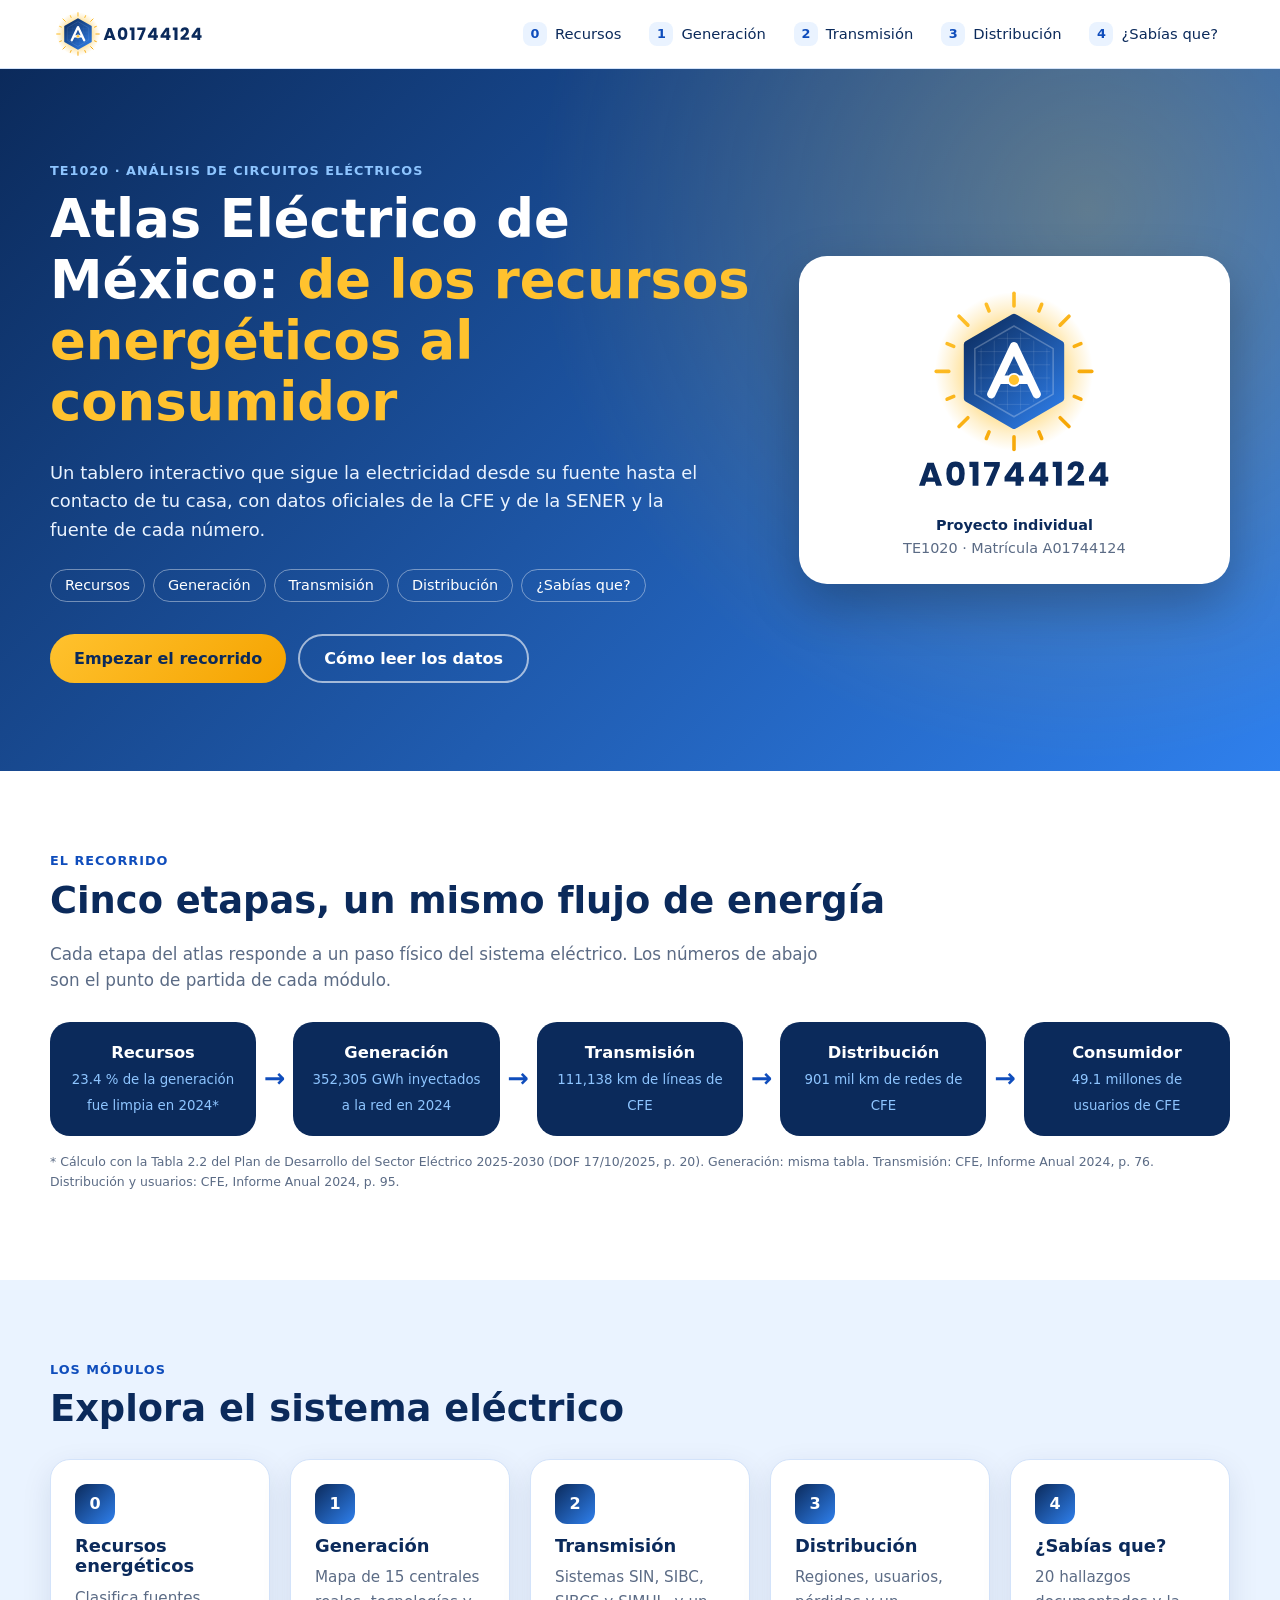
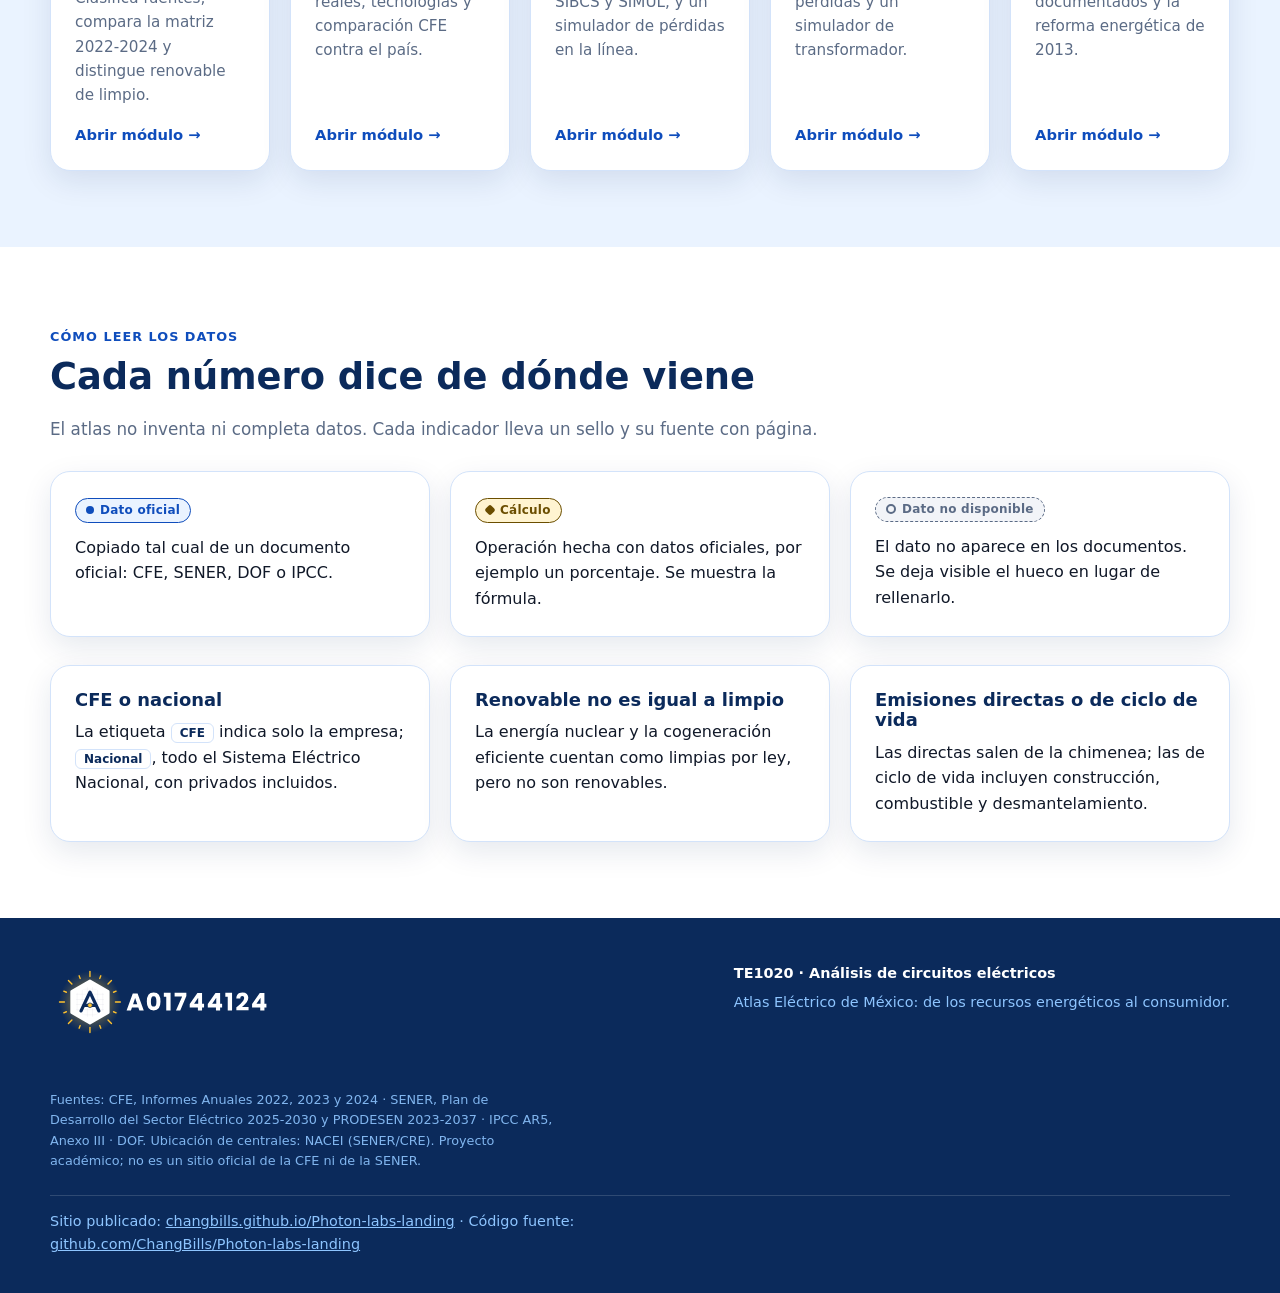
==== commit 603897b3: "Add files via upload" ====
--- a/index.html
+++ b/index.html
@@ -113,7 +113,7 @@
     </div>
     <p class="aparte">Fuentes: CFE, Informes Anuales 2022, 2023 y 2024 · SENER, Plan de Desarrollo del Sector Eléctrico 2025-2030 y PRODESEN 2023-2037 · IPCC AR5, Anexo III · DOF. Ubicación de centrales: NACEI (SENER/CRE). Proyecto académico; no es un sitio oficial de la CFE ni de la SENER.</p>
   </div>
-  <div class="contenedor enlaces-pie"><p>Sitio publicado: <a href="https://changbills.github.io/atlas-electrico-mexico/">changbills.github.io/atlas-electrico-mexico</a> · Código fuente: <a href="https://github.com/ChangBills/atlas-electrico-mexico">github.com/ChangBills/atlas-electrico-mexico</a></p></div>
+  <div class="contenedor enlaces-pie"><p>Sitio publicado: <a href="https://changbills.github.io/Photon-labs-landing/">changbills.github.io/Photon-labs-landing</a> · Código fuente: <a href="https://github.com/ChangBills/Photon-labs-landing">github.com/ChangBills/Photon-labs-landing</a></p></div>
 </footer>
 <a class="arriba" href="#" aria-label="Volver arriba">↑</a>
 <script>(function(){var n=document.querySelector(".modulos"),a=n&&n.querySelector("[aria-current]");if(n&&a&&n.scrollWidth>n.clientWidth){n.scrollLeft=a.offsetLeft-(n.clientWidth-a.offsetWidth)/2;}})();</script>
--- a/css/atlas.css
+++ b/css/atlas.css
@@ -0,0 +1,697 @@
+/* =========================================================
+   Atlas Eléctrico de México · A01744124
+   Base: hoja de estilos de la landing Photon Labs (misma marca).
+   Se conservan tokens, tipografías, tarjetas, hero y pie;
+   se agregan componentes de tablero (datos, fuentes, mapas, gráficas).
+   ========================================================= */
+:root {
+  /* Marca (idénticos a la landing y a paleta.json) */
+  --azul-marino: #0B2A5B;
+  --azul-principal: #0F4DBC;
+  --azul-brillante: #2F80ED;
+  --azul-cielo: #8EC5FF;
+  --azul-hielo: #EAF3FF;
+  --cian: #19C3E6;
+  --amarillo: #FFC22E;
+  --ambar: #F5A300;
+  --crema: #FFF4D1;
+  --tinta: #101828;
+  --gris: #5B6B85;
+  --borde: #D3E3FA;
+  --blanco: #FFFFFF;
+  --degradado: linear-gradient(135deg, #0B2A5B, #2F80ED);
+  --degradado-sol: linear-gradient(135deg, #FFC22E, #F5A300);
+  --radio: 20px;
+  --sombra: 0 10px 30px rgba(11, 42, 91, .10);
+  --fuente: "Inter", system-ui, -apple-system, "Segoe UI", Roboto, sans-serif;
+  --fuente-titulos: "Poppins", "Inter", system-ui, sans-serif;
+
+  /* Nuevo: tecnologías (paleta validada: CVD ΔE ≥ 9.1, normal ΔE ≥ 15 en orden de pila) */
+  --t-carbon: #eb6834;
+  --t-termica: #6250d6;
+  --t-cc: #e34948;
+  --t-nuclear: #008300;
+  --t-otras: #e87ba4;
+  --t-hidro: #2a78d6;
+  --t-eolica: #1baf7a;
+  --t-solar: #eda100;
+
+  /* Nuevo: estados del dato (siempre con texto, nunca solo color) */
+  --dato-oficial: #0F4DBC;
+  --dato-calculo: #6B4E00;
+  --dato-nd: #5B6B85;
+}
+
+* { box-sizing: border-box; }
+[hidden] { display: none !important; }
+html { scroll-behavior: smooth; }
+body { margin: 0; font-family: var(--fuente); color: var(--tinta); background: var(--blanco); line-height: 1.6; -webkit-font-smoothing: antialiased; }
+img, svg { max-width: 100%; display: block; }
+a { color: var(--azul-principal); }
+.contenedor { width: min(1180px, 100% - 32px); margin-inline: auto; }
+h1, h2, h3, h4 { font-family: var(--fuente-titulos); line-height: 1.15; margin: 0 0 .5em; color: var(--azul-marino); }
+h2 { font-size: clamp(1.6rem, 3.2vw, 2.3rem); font-weight: 700; }
+h3 { font-size: 1.12rem; font-weight: 600; }
+p { margin: 0 0 1em; }
+:focus-visible { outline: 3px solid var(--amarillo); outline-offset: 2px; border-radius: 6px; }
+.saltar { position: absolute; left: -999px; top: 8px; background: var(--amarillo); color: var(--azul-marino); padding: 8px 14px; border-radius: 999px; font-weight: 600; z-index: 50; }
+.saltar:focus { left: 16px; }
+
+/* ---------- Barra superior + navegación de módulos ---------- */
+.barra { position: sticky; top: 0; z-index: 20; background: rgba(255,255,255,.94); backdrop-filter: blur(8px); border-bottom: 1px solid var(--borde); }
+.barra .contenedor { display: flex; align-items: center; justify-content: space-between; gap: 16px; padding-block: 6px; }
+.barra .logo img { height: 56px; width: auto; }
+.modulos { display: flex; gap: 4px; overflow-x: auto; scrollbar-width: none; }
+.modulos::-webkit-scrollbar { display: none; }
+.modulos a { display: flex; align-items: center; gap: 8px; white-space: nowrap; text-decoration: none; color: var(--azul-marino); font-weight: 500; font-size: .92rem; padding: 10px 12px; border-radius: 12px; min-height: 44px; }
+.modulos a span { display: inline-grid; place-items: center; width: 24px; height: 24px; border-radius: 8px; background: var(--azul-hielo); color: var(--azul-principal); font-family: var(--fuente-titulos); font-weight: 700; font-size: .8rem; }
+.modulos a:hover { background: var(--azul-hielo); }
+.modulos a[aria-current="page"] { background: var(--azul-marino); color: var(--blanco); }
+.modulos a[aria-current="page"] span { background: var(--amarillo); color: var(--azul-marino); }
+
+/* ---------- Hero (igual a la landing) ---------- */
+.hero { background: radial-gradient(circle at 85% 20%, rgba(255,194,46,.28), transparent 45%), var(--degradado); color: var(--blanco); padding: clamp(44px, 7vw, 88px) 0; }
+.hero .contenedor { display: grid; grid-template-columns: 1.3fr .8fr; gap: 48px; align-items: center; }
+.hero h1 { color: var(--blanco); font-size: clamp(2rem, 4.6vw, 3.3rem); font-weight: 700; }
+.hero h1 span { color: var(--amarillo); }
+.hero p.sub { font-size: 1.12rem; color: var(--azul-hielo); max-width: 58ch; }
+.hero .etiqueta { color: var(--azul-cielo); }
+.hero-mod { padding: clamp(32px, 5vw, 56px) 0; }
+.hero-mod .contenedor { grid-template-columns: 1fr; }
+.migas { font-size: .88rem; color: var(--azul-cielo); margin-bottom: 8px; }
+.migas a { color: var(--azul-hielo); }
+.chips { display: flex; flex-wrap: wrap; gap: 8px; margin: 24px 0 32px; padding: 0; list-style: none; }
+.chips li { border: 1px solid rgba(255,255,255,.4); border-radius: 999px; padding: 4px 14px; font-size: .9rem; color: var(--blanco); }
+.botones { display: flex; flex-wrap: wrap; gap: 12px; }
+.btn { display: inline-flex; align-items: center; min-height: 44px; padding: 10px 24px; border-radius: 999px; font-weight: 600; text-decoration: none; transition: transform .15s ease; border: 0; cursor: pointer; font: inherit; font-weight: 600; }
+.btn:hover { transform: translateY(-2px); }
+.btn-primario { background: var(--degradado-sol); color: var(--azul-marino); }
+.btn-secundario { border: 2px solid rgba(255,255,255,.6); color: var(--blanco); background: transparent; }
+.tarjeta-id { background: var(--blanco); border-radius: 28px; padding: 28px 24px 24px; box-shadow: 0 20px 50px rgba(0,0,0,.25); text-align: center; }
+.tarjeta-id img { width: min(280px, 100%); margin-inline: auto; }
+.tarjeta-id p { margin: 8px 0 0; font-size: .9rem; color: var(--gris); }
+.tarjeta-id strong { color: var(--azul-marino); }
+
+/* ---------- Secciones y tarjetas (iguales a la landing) ---------- */
+section { padding: clamp(44px, 6vw, 76px) 0; }
+section.alt { background: var(--azul-hielo); }
+.etiqueta { display: inline-block; font-size: .8rem; font-weight: 600; letter-spacing: .08em; text-transform: uppercase; color: var(--azul-principal); margin-bottom: 8px; }
+.intro { max-width: 72ch; color: var(--gris); font-size: 1.05rem; }
+.rejilla { display: grid; gap: 20px; margin-top: 28px; }
+.rejilla.c2 { grid-template-columns: repeat(2, 1fr); }
+.rejilla.c3 { grid-template-columns: repeat(3, 1fr); }
+.rejilla.c4 { grid-template-columns: repeat(4, 1fr); }
+.rejilla.c5 { grid-template-columns: repeat(5, 1fr); }
+.tarjeta { background: var(--blanco); border: 1px solid var(--borde); border-radius: var(--radio); padding: 24px; box-shadow: var(--sombra); }
+.tarjeta p:last-child { margin-bottom: 0; }
+.tarjeta .num { display: inline-grid; place-items: center; width: 40px; height: 40px; border-radius: 12px; background: var(--degradado); color: var(--blanco); font-family: var(--fuente-titulos); font-weight: 700; margin-bottom: 12px; }
+.cita { border-left: 5px solid var(--amarillo); background: var(--blanco); padding: 18px 22px; border-radius: 0 var(--radio) var(--radio) 0; margin-top: 24px; color: var(--azul-marino); }
+
+/* Tarjeta de módulo (portada) */
+a.tarjeta-mod { text-decoration: none; color: inherit; display: flex; flex-direction: column; transition: transform .15s ease, box-shadow .15s ease; }
+a.tarjeta-mod:hover { transform: translateY(-3px); box-shadow: 0 16px 36px rgba(11,42,91,.16); }
+.tarjeta-mod p { color: var(--gris); font-size: .95rem; }
+.tarjeta-mod .ir { margin-top: auto; font-weight: 600; color: var(--azul-principal); font-size: .92rem; }
+
+/* ---------- Flujo de la energía ---------- */
+.flujo { display: flex; align-items: stretch; gap: 8px; margin-top: 28px; flex-wrap: wrap; }
+.flujo .paso { flex: 1 1 150px; background: var(--azul-marino); color: var(--blanco); border-radius: var(--radio); padding: 18px; text-align: center; }
+.flujo .paso strong { display: block; font-family: var(--fuente-titulos); font-size: 1.02rem; }
+.flujo .paso small { color: var(--azul-cielo); }
+.flujo .flecha { align-self: center; color: var(--azul-principal); font-size: 1.6rem; font-weight: 700; }
+
+/* ---------- NUEVO: sello de tipo de dato y alcance ---------- */
+.sello { align-self: flex-start; width: max-content; display: inline-flex; align-items: center; gap: 6px; font-size: .75rem; font-weight: 600; letter-spacing: .02em; padding: 2px 10px; border-radius: 999px; border: 1px solid currentColor; white-space: nowrap; }
+.sello::before { content: ""; width: 8px; height: 8px; border-radius: 50%; background: currentColor; }
+.sello.oficial { color: var(--dato-oficial); background: var(--azul-hielo); }
+.sello.calculo { color: var(--dato-calculo); background: var(--crema); }
+.sello.calculo::before { border-radius: 2px; transform: rotate(45deg); }
+.sello.nd { color: var(--dato-nd); background: #F2F4F8; border-style: dashed; }
+.sello.nd::before { background: transparent; border: 2px solid currentColor; width: 6px; height: 6px; }
+.alcance { font-size: .75rem; font-weight: 600; color: var(--azul-marino); background: var(--blanco); border: 1px solid var(--borde); border-radius: 6px; padding: 2px 8px; }
+
+/* ---------- NUEVO: indicadores (KPI) ---------- */
+.kpis { display: grid; grid-template-columns: repeat(4, 1fr); gap: 16px; margin-top: 24px; }
+.kpi { background: var(--blanco); border: 1px solid var(--borde); border-radius: var(--radio); padding: 18px 20px; box-shadow: var(--sombra); display: flex; flex-direction: column; gap: 6px; }
+.kpi .cab { display: flex; justify-content: space-between; align-items: center; gap: 8px; flex-wrap: wrap; }
+.kpi .nombre { font-size: .88rem; color: var(--gris); font-weight: 500; }
+.kpi .valor { font-family: var(--fuente-titulos); font-weight: 700; font-size: clamp(1.6rem, 3vw, 2.1rem); color: var(--azul-marino); line-height: 1.1; font-variant-numeric: tabular-nums; }
+.kpi .valor small { font-family: var(--fuente); font-size: .9rem; font-weight: 500; color: var(--gris); }
+.kpi .valor.nd { font-size: 1.15rem; color: var(--dato-nd); }
+.kpi .pie { font-size: .78rem; color: var(--gris); border-top: 1px solid var(--borde); padding-top: 8px; margin-top: auto; }
+
+/* ---------- NUEVO: tarjeta de gráfica / mapa ---------- */
+.panel { background: var(--blanco); border: 1px solid var(--borde); border-radius: var(--radio); box-shadow: var(--sombra); padding: 20px; display: flex; flex-direction: column; gap: 12px; min-width: 0; }
+.panel .cab { display: flex; justify-content: space-between; align-items: flex-start; gap: 12px; flex-wrap: wrap; }
+.panel h3 { margin: 0; }
+.panel .desc { margin: 2px 0 0; color: var(--gris); font-size: .92rem; }
+.lienzo { position: relative; height: 340px; }
+.mapa { height: 500px; border-radius: 14px; border: 1px solid var(--borde); overflow: hidden; background: var(--azul-hielo); }
+.fuente { font-size: .78rem; color: var(--gris); border-top: 1px solid var(--borde); padding-top: 10px; }
+.fuente strong { color: var(--azul-marino); font-weight: 600; }
+.leyenda { display: flex; flex-wrap: wrap; gap: 6px 14px; list-style: none; margin: 0; padding: 0; font-size: .85rem; color: var(--tinta); }
+.leyenda li { display: inline-flex; align-items: center; gap: 6px; }
+.leyenda i { width: 12px; height: 12px; border-radius: 4px; display: inline-block; }
+.leyenda b { font-weight: 600; }
+.grupo-ley { font-size: .72rem; font-weight: 600; letter-spacing: .06em; text-transform: uppercase; color: var(--gris); }
+
+/* Filtros (una sola fila sobre la gráfica) */
+.filtros { display: flex; flex-wrap: wrap; gap: 8px; align-items: center; }
+.filtro { display: inline-flex; align-items: center; gap: 6px; min-height: 40px; padding: 6px 14px; border-radius: 999px; border: 1px solid var(--borde); background: var(--blanco); color: var(--azul-marino); font: inherit; font-size: .88rem; font-weight: 500; cursor: pointer; }
+.filtro i { width: 10px; height: 10px; border-radius: 3px; }
+.filtro[aria-pressed="true"] { background: var(--azul-marino); border-color: var(--azul-marino); color: var(--blanco); }
+.segmentado { display: inline-flex; border: 1px solid var(--borde); border-radius: 999px; padding: 3px; background: var(--azul-hielo); }
+.segmentado button { border: 0; background: transparent; font: inherit; font-size: .85rem; font-weight: 600; color: var(--azul-marino); padding: 6px 14px; border-radius: 999px; min-height: 36px; cursor: pointer; }
+.segmentado button[aria-pressed="true"] { background: var(--blanco); box-shadow: 0 1px 4px rgba(11,42,91,.15); }
+
+/* Tablas (igual a la landing) */
+.tabla-envoltura { overflow-x: auto; border-radius: 14px; border: 1px solid var(--borde); background: var(--blanco); }
+table { border-collapse: collapse; width: 100%; min-width: 520px; }
+th, td { padding: 10px 14px; text-align: left; border-bottom: 1px solid var(--borde); font-size: .9rem; }
+th { background: var(--azul-marino); color: var(--blanco); font-weight: 600; }
+td.n, th.n { text-align: right; font-variant-numeric: tabular-nums; }
+tfoot td { font-weight: 700; background: var(--azul-hielo); color: var(--azul-marino); border-bottom: 0; }
+
+/* ---------- NUEVO: aviso de dato / advertencia ---------- */
+.aviso { background: var(--crema); border: 1px dashed var(--ambar); border-radius: 14px; padding: 12px 18px; color: var(--azul-marino); font-size: .92rem; }
+.nodisp { border: 2px dashed var(--borde); border-radius: 14px; padding: 18px; color: var(--dato-nd); background: #F7F9FC; display: flex; flex-direction: column; gap: 4px; }
+.nodisp strong { color: var(--azul-marino); }
+
+/* ---------- NUEVO: simulador ---------- */
+.simulador { display: grid; grid-template-columns: 1fr 1fr; gap: 20px; }
+.control { display: flex; flex-direction: column; gap: 4px; margin-bottom: 14px; }
+.control label { font-size: .88rem; font-weight: 600; color: var(--azul-marino); display: flex; justify-content: space-between; }
+.control output { font-variant-numeric: tabular-nums; color: var(--azul-principal); }
+.control input[type=range] { width: 100%; accent-color: var(--azul-principal); min-height: 32px; }
+.control select { font: inherit; padding: 8px 10px; border-radius: 10px; border: 1px solid var(--borde); min-height: 44px; }
+.formula { background: var(--azul-hielo); border-radius: 12px; padding: 10px 14px; font-family: ui-monospace, "SF Mono", Menlo, Consolas, monospace; font-size: .86rem; color: var(--azul-marino); margin: 8px 0; overflow-x: auto; }
+.resultado { font-family: var(--fuente-titulos); font-weight: 700; font-size: 1.35rem; color: var(--azul-principal); border-bottom: 3px solid var(--amarillo); display: inline-block; margin: 4px 0 0; font-variant-numeric: tabular-nums; }
+.resultado small { font-family: var(--fuente); font-weight: 500; font-size: .85rem; color: var(--gris); }
+
+/* ---------- NUEVO: hallazgo (¿Sabías que?) ---------- */
+.hallazgo { position: relative; padding-top: 28px; }
+.hallazgo .tema { position: absolute; top: -12px; left: 20px; background: var(--degradado-sol); color: var(--azul-marino); font-size: .75rem; font-weight: 700; padding: 3px 12px; border-radius: 999px; }
+.hallazgo .dato { font-family: var(--fuente-titulos); font-weight: 700; font-size: 1.7rem; color: var(--azul-principal); line-height: 1.1; }
+
+/* ---------- Línea de tiempo (estilo "ruta" de la landing) ---------- */
+.ruta { list-style: none; margin: 28px 0 0; padding: 0; position: relative; }
+.ruta::before { content: ""; position: absolute; left: 19px; top: 8px; bottom: 8px; width: 3px; background: var(--azul-cielo); border-radius: 3px; }
+.ruta li { position: relative; padding: 0 0 22px 64px; }
+.ruta li::before { content: attr(data-s); position: absolute; left: 0; top: 0; width: 40px; height: 40px; border-radius: 50%; background: var(--degradado); color: var(--blanco); display: grid; place-items: center; font-family: var(--fuente-titulos); font-weight: 700; font-size: .72rem; box-shadow: 0 0 0 5px var(--azul-hielo); }
+.ruta h3 { margin-bottom: 2px; }
+.ruta .fecha { font-size: .85rem; color: var(--gris); }
+
+/* Marcadores del mapa (letra + color: identidad nunca solo por color) */
+.marcador { width: 26px; height: 26px; border-radius: 50%; border: 2px solid #fff; display: grid; place-items: center; color: #fff; font: 700 11px/1 var(--fuente); box-shadow: 0 2px 6px rgba(0,0,0,.35); }
+.leaflet-popup-content { font-family: var(--fuente); font-size: .88rem; }
+.leaflet-popup-content h4 { margin: 0 0 4px; font-size: 1rem; }
+
+/* ---------- Pie (igual a la landing) ---------- */
+footer { background: var(--azul-marino); color: var(--azul-hielo); padding: 44px 0 30px; }
+footer .contenedor { display: flex; flex-wrap: wrap; justify-content: space-between; gap: 28px; align-items: flex-start; }
+footer .contenedor > img { height: 80px; width: auto; }
+footer p { margin: 0 0 6px; font-size: .9rem; color: var(--azul-cielo); max-width: 62ch; }
+footer a { color: var(--amarillo); }
+footer .aparte { margin-top: 20px; font-size: .8rem; opacity: .9; flex-basis: 100%; }
+
+/* ---------- Responsivo ---------- */
+@media (max-width: 1000px) {
+  .rejilla.c5 { grid-template-columns: repeat(3, 1fr); }
+  .kpis { grid-template-columns: repeat(2, 1fr); }
+}
+@media (max-width: 900px) {
+  .hero .contenedor { grid-template-columns: 1fr; }
+  .rejilla.c4 { grid-template-columns: repeat(2, 1fr); }
+  .rejilla.c3, .rejilla.c2, .simulador { grid-template-columns: 1fr; }
+  .flujo .flecha { display: none; }
+  .barra .contenedor { flex-direction: column; align-items: stretch; gap: 0; }
+  .barra .logo img { height: 44px; }
+}
+@media (max-width: 620px) {
+  .rejilla.c4, .rejilla.c5, .kpis { grid-template-columns: 1fr; }
+  .tarjeta-id { display: none; }
+  .lienzo { height: 300px; }
+  .mapa { height: 360px; }
+}
+@media (prefers-reduced-motion: reduce) {
+  html { scroll-behavior: auto; }
+  .btn, a.tarjeta-mod { transition: none; }
+}
+
+/* =========================================================
+   Módulo 0 · Recursos energéticos
+   ========================================================= */
+:root { --r-fosil: #eb6834; --r-nuclear: #2a78d6; --r-renovable: #1baf7a; }
+
+/* Definiciones con tooltip (cursor o foco de teclado) */
+.def { position: relative; border-bottom: 2px dotted var(--azul-brillante); cursor: help; font-style: normal; font-weight: 600; color: inherit; }
+.def .def-texto { position: absolute; left: 50%; bottom: calc(100% + 8px); transform: translateX(-50%); width: min(280px, 80vw); background: var(--azul-marino); color: var(--blanco); font-size: .82rem; font-weight: 400; line-height: 1.45; padding: 10px 12px; border-radius: 10px; box-shadow: 0 8px 24px rgba(11,42,91,.3); opacity: 0; visibility: hidden; transition: opacity .12s; z-index: 30; pointer-events: none; text-align: left; }
+.def .def-texto { display: none; }
+.def:hover .def-texto, .def:focus .def-texto, .def:focus-within .def-texto { display: block; opacity: 1; visibility: visible; }
+@media (max-width: 620px) { .def .def-texto { position: fixed; left: 16px; right: 16px; bottom: 16px; top: auto; transform: none; width: auto; } }
+
+/* Cadena recurso → electricidad */
+.cadena-cab { display: grid; grid-template-columns: repeat(5, 1fr); gap: 8px; margin-top: 24px; }
+.cadena-cab div { background: var(--azul-marino); color: var(--blanco); border-radius: 12px; padding: 10px 12px; font-size: .85rem; }
+.cadena-cab b { display: block; font-family: var(--fuente-titulos); color: var(--amarillo); font-size: .78rem; }
+
+/* Categorías */
+.cat { border-top: 6px solid var(--c); }
+.cat h3 { display: flex; align-items: center; gap: 8px; }
+.cat h3 i { width: 14px; height: 14px; border-radius: 4px; background: var(--c); }
+.cat ul { padding-left: 18px; margin: 8px 0; }
+.cat li { margin-bottom: 4px; }
+.conjuntos { display: grid; grid-template-columns: 1.2fr 1fr; gap: 20px; align-items: center; }
+
+/* Clasificador */
+.clasif-bar { display: flex; flex-wrap: wrap; justify-content: space-between; align-items: center; gap: 12px; margin-top: 20px; }
+.marcador-pts { font-family: var(--fuente-titulos); font-weight: 700; color: var(--azul-marino); font-size: 1.05rem; }
+.mazo { display: grid; grid-template-columns: repeat(auto-fill, minmax(220px, 1fr)); gap: 14px; margin-top: 16px; }
+.carta { background: var(--blanco); border: 1px solid var(--borde); border-radius: 16px; padding: 14px; box-shadow: var(--sombra); display: flex; flex-direction: column; gap: 8px; }
+.carta[draggable="true"] { cursor: grab; }
+.carta .tipo { font-size: .72rem; font-weight: 600; letter-spacing: .06em; text-transform: uppercase; color: var(--gris); }
+.carta h4 { margin: 0; font-size: 1rem; }
+.carta .opciones { display: flex; gap: 6px; flex-wrap: wrap; }
+.carta .opciones button { flex: 1 1 auto; min-height: 40px; border-radius: 10px; border: 1px solid var(--borde); background: var(--azul-hielo); font: inherit; font-size: .82rem; font-weight: 600; color: var(--azul-marino); cursor: pointer; }
+.carta .opciones button:hover { border-color: var(--azul-brillante); }
+.carta.ok { border-color: #1a7f4e; box-shadow: 0 0 0 2px #1a7f4e inset; }
+.carta.mal { border-color: #b42318; box-shadow: 0 0 0 2px #b42318 inset; }
+.carta.matiz { border-color: var(--ambar); box-shadow: 0 0 0 2px var(--ambar) inset; }
+.retro { font-size: .86rem; border-radius: 10px; padding: 8px 10px; }
+.retro.ok { background: #E8F6EE; color: #14532d; }
+.retro.mal { background: #FDECEA; color: #7a1d14; }
+.retro.matiz { background: var(--crema); color: #5c3d00; }
+.retro b { display: block; }
+.cajas { display: grid; grid-template-columns: repeat(3, 1fr); gap: 12px; margin-top: 16px; }
+.caja { border: 2px dashed var(--c); border-radius: 16px; padding: 12px; min-height: 80px; background: color-mix(in srgb, var(--c) 6%, white); }
+.caja h4 { margin: 0 0 6px; font-size: .95rem; display: flex; gap: 6px; align-items: center; }
+.caja h4 i { width: 12px; height: 12px; border-radius: 3px; background: var(--c); }
+.caja.sobre { background: color-mix(in srgb, var(--c) 18%, white); }
+.caja ul { list-style: none; margin: 0; padding: 0; display: flex; flex-wrap: wrap; gap: 6px; }
+.caja li { font-size: .8rem; background: var(--blanco); border: 1px solid var(--borde); border-radius: 999px; padding: 2px 10px; }
+
+/* Diagramas de conversión */
+.diag-tabs { display: flex; flex-wrap: wrap; gap: 8px; margin-top: 20px; }
+.diagrama { display: flex; flex-wrap: wrap; align-items: center; gap: 6px; margin-top: 18px; }
+.etapa { min-height: 56px; min-width: 120px; flex: 1 1 120px; border-radius: 14px; border: 2px solid var(--borde); background: var(--blanco); font: inherit; font-weight: 600; color: var(--azul-marino); padding: 8px 12px; cursor: pointer; text-align: center; display: flex; flex-direction: column; align-items: center; justify-content: center; gap: 2px; }
+.etapa small { font-weight: 500; color: var(--gris); font-size: .75rem; }
+.etapa[aria-pressed="true"] { background: var(--azul-marino); border-color: var(--azul-marino); color: var(--blanco); }
+.etapa[aria-pressed="true"] small { color: var(--azul-cielo); }
+.diagrama .flecha { color: var(--azul-principal); font-weight: 700; font-size: 1.3rem; }
+.explica { margin-top: 14px; background: var(--azul-hielo); border-radius: 14px; padding: 16px 18px; min-height: 96px; }
+.explica h4 { margin: 0 0 4px; }
+.explica .forma { display: inline-block; font-size: .78rem; font-weight: 600; color: var(--azul-principal); background: var(--blanco); border-radius: 999px; padding: 2px 10px; margin-bottom: 6px; }
+
+/* Comparador */
+.comp-tabla td:first-child { font-weight: 600; color: var(--azul-marino); width: 180px; }
+.comp-tabla td { vertical-align: top; }
+
+/* Indicadores de conciencia */
+.conciencia { display: grid; grid-template-columns: repeat(auto-fit, minmax(260px, 1fr)); gap: 16px; margin-top: 24px; }
+.mini { position: relative; height: 120px; }
+.multiples { display: grid; grid-template-columns: repeat(4, 1fr); gap: 14px; margin-top: 16px; }
+.multiples .panel { padding: 14px; gap: 6px; }
+.multiples h4 { margin: 0; font-size: .92rem; }
+.multiples .cifra { font-size: .82rem; color: var(--gris); }
+
+/* Reflexión */
+.pregunta { margin-top: 18px; }
+.pregunta fieldset { border: 0; padding: 0; margin: 0; }
+.pregunta legend { font-family: var(--fuente-titulos); font-weight: 600; color: var(--azul-marino); font-size: 1.02rem; margin-bottom: 8px; }
+.pregunta .ref { font-size: .8rem; color: var(--gris); margin-bottom: 10px; }
+.pregunta label { display: flex; gap: 10px; align-items: flex-start; padding: 10px 12px; border: 1px solid var(--borde); border-radius: 12px; margin-bottom: 8px; cursor: pointer; min-height: 44px; }
+.pregunta label:hover { border-color: var(--azul-brillante); }
+.pregunta input { margin-top: 4px; accent-color: var(--azul-principal); }
+.pregunta label.correcta { border-color: #1a7f4e; background: #E8F6EE; }
+.pregunta label.incorrecta { border-color: #b42318; background: #FDECEA; }
+
+@media (max-width: 900px) {
+  .cadena-cab, .cajas { grid-template-columns: 1fr; }
+  .conjuntos { grid-template-columns: 1fr; }
+  .multiples { grid-template-columns: repeat(2, 1fr); }
+  .diagrama .flecha { transform: rotate(90deg); flex-basis: 100%; text-align: center; }
+  .etapa { flex-basis: 100%; }
+}
+@media (max-width: 620px) { .multiples { grid-template-columns: 1fr; } }
+@media (min-width: 1100px) { .conciencia { grid-template-columns: repeat(5, minmax(0, 1fr)); } .conciencia .kpi .valor { font-size: 1.7rem; } }
+
+/* =========================================================
+   Módulo 1 · Generación
+   ========================================================= */
+.hero-gen { position: relative; overflow: hidden; }
+.hero-gen::after { content: ""; position: absolute; inset: auto -10% -60% auto; width: 520px; height: 520px; border-radius: 50%; background: radial-gradient(circle, rgba(25,195,230,.25), transparent 65%); pointer-events: none; }
+.hero-stats { display: grid; grid-template-columns: repeat(4, 1fr); gap: 14px; margin-top: 28px; position: relative; z-index: 1; }
+.hstat { background: rgba(255,255,255,.1); border: 1px solid rgba(255,255,255,.22); border-radius: 18px; padding: 16px 18px; backdrop-filter: blur(6px); }
+.hstat .k { font-size: .8rem; color: var(--azul-cielo); display: flex; justify-content: space-between; gap: 8px; }
+.hstat .k em { font-style: normal; font-weight: 600; color: var(--blanco); background: rgba(255,255,255,.14); border-radius: 6px; padding: 0 6px; font-size: .72rem; }
+.hstat .v { font-family: var(--fuente-titulos); font-weight: 700; font-size: clamp(1.5rem, 2.6vw, 2.1rem); color: var(--blanco); line-height: 1.15; font-variant-numeric: tabular-nums; }
+.hstat .v small { font-family: var(--fuente); font-weight: 500; font-size: .85rem; color: var(--azul-cielo); }
+.hstat .f { font-size: .72rem; color: var(--azul-cielo); opacity: .9; }
+
+/* Barra de filtros fija */
+.filtros-globales { position: sticky; top: 69px; z-index: 15; background: rgba(255,255,255,.95); backdrop-filter: blur(8px); border-bottom: 1px solid var(--borde); box-shadow: 0 6px 18px rgba(11,42,91,.06); }
+.filtros-globales .contenedor { display: flex; flex-wrap: wrap; gap: 10px 18px; align-items: center; padding-block: 10px; }
+.filtros-globales .grupo { display: flex; align-items: center; gap: 8px; }
+.filtros-globales .rot { font-size: .75rem; font-weight: 600; letter-spacing: .06em; text-transform: uppercase; color: var(--gris); }
+.filtros-globales .tecs { display: flex; gap: 6px; overflow-x: auto; scrollbar-width: none; flex: 1 1 320px; }
+.filtros-globales .tecs::-webkit-scrollbar { display: none; }
+.filtros-globales .filtro { min-height: 36px; padding: 4px 12px; white-space: nowrap; }
+
+/* Explorador de tecnologías */
+.explorador { display: grid; grid-template-columns: repeat(4, 1fr); gap: 14px; margin-top: 24px; }
+.tec { position: relative; border-radius: 18px; padding: 18px; background: var(--blanco); border: 1px solid var(--borde); box-shadow: var(--sombra); display: flex; flex-direction: column; gap: 8px; transition: transform .2s ease, box-shadow .2s ease, opacity .2s; overflow: hidden; }
+.tec::before { content: ""; position: absolute; inset: 0 0 auto 0; height: 4px; background: var(--c); }
+.tec:hover { transform: translateY(-3px); box-shadow: 0 16px 36px rgba(11,42,91,.14); }
+.tec.apagada { opacity: .38; }
+.tec .ico { width: 44px; height: 44px; border-radius: 12px; display: grid; place-items: center; background: color-mix(in srgb, var(--c) 14%, white); color: var(--c); }
+.tec .ico svg { width: 26px; height: 26px; }
+.tec h3 { margin: 0; font-size: 1rem; }
+.tec .tipo { font-size: .72rem; font-weight: 600; color: var(--gris); text-transform: uppercase; letter-spacing: .05em; }
+.tec .pct { font-family: var(--fuente-titulos); font-weight: 700; font-size: 1.5rem; color: var(--azul-marino); font-variant-numeric: tabular-nums; }
+.tec .pct small { font-family: var(--fuente); font-size: .8rem; font-weight: 500; color: var(--gris); }
+.tec .barra-pct { height: 6px; border-radius: 6px; background: var(--azul-hielo); overflow: hidden; }
+.tec .barra-pct i { display: block; height: 100%; background: var(--c); border-radius: 6px; transition: width .6s ease; }
+.tec p { margin: 0; font-size: .85rem; color: var(--gris); }
+
+/* Mapa con panel de detalle */
+.mapa-layout { display: grid; grid-template-columns: 1.65fr 1fr; gap: 18px; margin-top: 20px; align-items: stretch; }
+.mapa-layout .mapa { height: 560px; }
+.detalle { background: var(--blanco); border: 1px solid var(--borde); border-radius: var(--radio); box-shadow: var(--sombra); padding: 20px; display: flex; flex-direction: column; gap: 12px; }
+.detalle .vacio { color: var(--gris); display: grid; place-items: center; text-align: center; flex: 1; gap: 8px; }
+.detalle .cab-c { display: flex; gap: 12px; align-items: center; }
+.detalle .cab-c .ico { width: 48px; height: 48px; border-radius: 14px; display: grid; place-items: center; color: #fff; background: var(--c); flex: none; }
+.detalle .cab-c .ico svg { width: 28px; height: 28px; }
+.detalle h3 { margin: 0; font-size: 1.15rem; }
+.detalle .ubic { font-size: .85rem; color: var(--gris); }
+.detalle dl { display: grid; grid-template-columns: auto 1fr; gap: 8px 14px; margin: 0; font-size: .9rem; }
+.detalle dt { color: var(--gris); }
+.detalle dd { margin: 0; font-weight: 600; color: var(--azul-marino); font-variant-numeric: tabular-nums; }
+.detalle .grande { font-family: var(--fuente-titulos); font-size: 1.6rem; }
+.lista-c { list-style: none; margin: 0; padding: 0; max-height: 220px; overflow-y: auto; border-top: 1px solid var(--borde); padding-top: 8px; }
+.lista-c li button { width: 100%; display: flex; justify-content: space-between; align-items: center; gap: 8px; padding: 8px 10px; border: 0; background: transparent; border-radius: 10px; font: inherit; font-size: .86rem; color: var(--tinta); cursor: pointer; text-align: left; min-height: 40px; }
+.lista-c li button:hover, .lista-c li button[aria-current="true"] { background: var(--azul-hielo); }
+.lista-c li button i { width: 10px; height: 10px; border-radius: 50%; flex: none; }
+.lista-c li button span { flex: 1; }
+.lista-c li button b { font-weight: 600; color: var(--azul-marino); font-variant-numeric: tabular-nums; }
+.marcador { transition: transform .15s ease; }
+.marcador.sel { transform: scale(1.35); box-shadow: 0 0 0 4px rgba(255,194,46,.9), 0 2px 6px rgba(0,0,0,.35); }
+
+/* Ciclo combinado vs vapor */
+.duelo { display: grid; grid-template-columns: 1fr auto 1fr; gap: 16px; align-items: stretch; margin-top: 20px; }
+.duelo .vs { align-self: center; font-family: var(--fuente-titulos); font-weight: 700; color: var(--azul-principal); font-size: 1.4rem; width: 52px; height: 52px; border-radius: 50%; background: var(--azul-hielo); display: grid; place-items: center; }
+.lado { border-radius: var(--radio); padding: 20px; background: var(--blanco); border: 1px solid var(--borde); box-shadow: var(--sombra); border-top: 6px solid var(--c); }
+.lado h3 { margin: 0 0 4px; }
+.lado .esq { margin: 10px 0; }
+.lado .esq svg { width: 100%; height: auto; }
+.metrica { display: grid; grid-template-columns: 1fr auto; gap: 4px 12px; font-size: .9rem; padding: 8px 0; border-bottom: 1px solid var(--borde); }
+.metrica:last-child { border-bottom: 0; }
+.metrica span { color: var(--gris); }
+.metrica b { color: var(--azul-marino); font-variant-numeric: tabular-nums; text-align: right; }
+.metrica .bar { grid-column: 1 / -1; height: 6px; background: var(--azul-hielo); border-radius: 6px; overflow: hidden; }
+.metrica .bar i { display: block; height: 100%; background: var(--c); border-radius: 6px; transition: width .6s ease; }
+
+/* Aparición al hacer scroll */
+.revelar { opacity: 0; transform: translateY(18px); transition: opacity .6s ease, transform .6s ease; }
+.revelar.visible { opacity: 1; transform: none; }
+
+@media (max-width: 1000px) {
+  .hero-stats { grid-template-columns: repeat(2, 1fr); }
+  .explorador { grid-template-columns: repeat(2, 1fr); }
+  .mapa-layout { grid-template-columns: 1fr; }
+  .mapa-layout .mapa { height: 440px; }
+}
+@media (max-width: 900px) { .filtros-globales { top: 0; position: relative; } .duelo { grid-template-columns: 1fr; } .duelo .vs { justify-self: center; } }
+@media (max-width: 620px) { .hero-stats, .explorador { grid-template-columns: 1fr 1fr; } .hstat { padding: 12px; } }
+@media (prefers-reduced-motion: reduce) { .revelar { opacity: 1; transform: none; transition: none; } .tec, .barra-pct i, .metrica .bar i { transition: none; } }
+
+/* =========================================================
+   Módulo 2 · Transmisión
+   ========================================================= */
+.hero-tx .hero-torres { position: absolute; right: 0; bottom: 0; width: min(620px, 70%); height: auto; pointer-events: none; z-index: 0; }
+.hero-tx .contenedor { position: relative; z-index: 1; }
+.hero-tx .cable { stroke-dasharray: 6 10; animation: fluye 2.4s linear infinite; }
+@keyframes fluye { to { stroke-dashoffset: -32; } }
+
+.capa-bar { display: flex; flex-wrap: wrap; gap: 10px; align-items: center; margin-top: 20px; }
+.chips-gcr { display: flex; flex-wrap: wrap; gap: 6px; align-items: center; margin-top: 12px; }
+.chips-gcr .grupo-ley { margin-right: 4px; }
+.chips-gcr .filtro { min-height: 36px; padding: 4px 12px; font-size: .84rem; }
+.chips-gcr .filtro b { font-weight: 700; color: var(--azul-principal); margin-right: 2px; }
+.filtro[aria-pressed="true"] b { color: inherit; }
+.mapa-envoltura { position: relative; min-width: 0; }
+#sistemas .mapa-layout { align-items: start; }
+#sistemas .detalle { max-height: 620px; overflow-y: auto; }
+#sistemas .mapa-tx { height: 560px; }
+.mapa-tx { background: linear-gradient(180deg, #F5F9FF, #EAF3FF); }
+.ley-mapa { margin-top: 10px; }
+.ley-mapa .leyenda li { display: inline-flex; align-items: center; gap: 6px; }
+.rayado { width: 18px; height: 12px; border-radius: 3px; background: #2a78d6 !important; outline: 2px dashed #eb6834; outline-offset: -2px; }
+.zona { display: inline-flex; align-items: center; justify-content: center; min-width: 30px; height: 20px; padding: 0 6px; border-radius: 999px; background: var(--c); color: #fff; font: 700 10px/1 var(--fuente); border: 2px solid #fff; box-shadow: 0 1px 4px rgba(0,0,0,.35); transform: translate(-50%, -50%); white-space: nowrap; }
+.leyenda .zona, .detalle .zona, .cab-det .zona { transform: none; box-shadow: none; border: 0; }
+.grande-z { min-width: 48px; height: 48px; border-radius: 14px; font-size: 14px; }
+.tip-edo { font-family: var(--fuente); font-size: .82rem; }
+.cab-det { display: flex; gap: 12px; align-items: center; flex-wrap: wrap; }
+.cab-det h3 { margin: 0; }
+.sub-det { margin: 8px 0 0; font-size: .78rem; font-weight: 600; letter-spacing: .06em; text-transform: uppercase; color: var(--azul-principal); }
+.mini-nota { font-size: .86rem; color: var(--tinta); background: var(--azul-hielo); border-radius: 12px; padding: 10px 12px; margin: 0; }
+.gris { color: var(--gris); font-size: .88rem; margin: 0; }
+.enlace { background: none; border: 0; padding: 0; font: inherit; color: var(--azul-principal); text-decoration: underline; cursor: pointer; }
+.ranking { list-style: none; margin: 0; padding: 0; max-height: 400px; overflow-y: auto; display: flex; flex-direction: column; gap: 2px; }
+.ranking button { width: 100%; display: grid; grid-template-columns: 9.5em 1fr auto; align-items: center; gap: 8px; border: 0; background: transparent; padding: 5px 6px; border-radius: 8px; font: inherit; font-size: .84rem; cursor: pointer; text-align: left; color: var(--tinta); min-height: 32px; }
+.ranking button:hover { background: var(--azul-hielo); }
+.ranking i { display: block; height: 8px; border-radius: 6px; background: var(--azul-principal); }
+.ranking b { font-variant-numeric: tabular-nums; color: var(--azul-marino); font-weight: 600; }
+
+/* Esquema */
+.esquema-rej { grid-template-columns: 1.35fr 1fr; align-items: start; }
+.esquema svg { width: 100%; height: auto; display: block; }
+.caja-sin { fill: color-mix(in srgb, #2a78d6 8%, white); stroke: #2a78d6; stroke-width: 2; }
+.caja-int { fill: var(--crema); stroke: var(--ambar); stroke-width: 1.5; }
+.et-caja { font: 600 14px var(--fuente-titulos); fill: var(--azul-marino); }
+.et-mini { font: 500 11px var(--fuente); fill: var(--gris); }
+.nodo circle { fill: #2a78d6; stroke: #fff; stroke-width: 3; transition: r .2s; }
+.nodo text { font: 700 13px var(--fuente); fill: #fff; text-anchor: middle; pointer-events: none; }
+.nodo, .sis-bc { cursor: pointer; outline: none; }
+.nodo.activo circle, .nodo:focus-visible circle { stroke: #FFC22E; stroke-width: 5; }
+.sis-bc rect { fill: var(--c); stroke: #fff; stroke-width: 3; }
+.sis-bc text { font: 700 13px var(--fuente); fill: #fff; text-anchor: middle; pointer-events: none; }
+.sis-bc.activo rect, .sis-bc:focus-visible rect { stroke: #FFC22E; stroke-width: 5; }
+.flujo-int { fill: none; stroke: #FFC22E; stroke-width: 3; stroke-dasharray: 7 7; animation: fluye 1.8s linear infinite; }
+.corte line { stroke: #e34948; stroke-width: 3; stroke-linecap: round; }
+.corte-i { background: repeating-linear-gradient(90deg, #e34948 0 4px, transparent 4px 7px) !important; }
+.esq-info { margin: 10px 0 0; min-height: 3.2em; font-size: .92rem; background: var(--azul-hielo); border-radius: 12px; padding: 10px 14px; }
+.hechos { margin: 0; padding-left: 1.2em; display: flex; flex-direction: column; gap: 10px; font-size: .92rem; }
+.hechos small { display: block; color: var(--gris); font-size: .76rem; margin-top: 2px; }
+.comercio { display: grid; grid-template-columns: 1fr 1fr; gap: 10px; }
+.comercio div { background: var(--azul-hielo); border-radius: 12px; padding: 10px 12px; display: flex; flex-direction: column; }
+.comercio span { font-size: .78rem; color: var(--gris); }
+.comercio b { font-family: var(--fuente-titulos); color: var(--azul-marino); font-size: 1.2rem; font-variant-numeric: tabular-nums; }
+.pt { width: 10px; height: 10px; border-radius: 3px; display: inline-block; box-shadow: 0 0 0 1.5px #fff; }
+.filtro[aria-pressed="false"] .pt { opacity: .3; }
+
+/* Simulador */
+.linea-viva { padding: 12px 16px; position: relative; }
+.linea-viva svg { width: 100%; height: 130px; display: block; }
+.carga { fill: #FFC22E; stroke: #0B2A5B; stroke-width: 1.5; }
+.lv-et { font: 600 13px var(--fuente); fill: var(--azul-marino); }
+.lv-datos { position: absolute; top: 12px; left: 50%; transform: translateX(-50%); display: flex; gap: 10px; flex-wrap: wrap; justify-content: center; }
+.lv-datos span { background: var(--azul-marino); color: #fff; border-radius: 999px; padding: 3px 12px; font-size: .82rem; font-weight: 600; font-variant-numeric: tabular-nums; }
+.par { display: grid; grid-template-columns: 1fr 6.5em; gap: 10px; align-items: center; }
+.par input[type="range"] { width: 100%; accent-color: var(--azul-principal); min-height: 32px; }
+.par input[type="number"] { font: inherit; padding: 6px 8px; border: 1px solid var(--borde); border-radius: 10px; min-height: 40px; width: 100%; font-variant-numeric: tabular-nums; }
+.control label { font-weight: 600; color: var(--azul-marino); font-size: .92rem; }
+.und { font-weight: 500; color: var(--gris); font-size: .8rem; }
+#kv-rapidos { margin-top: 6px; }
+#kv-rapidos .filtro { min-height: 34px; padding: 3px 12px; font-size: .84rem; }
+.res-fila { display: flex; justify-content: space-between; align-items: baseline; gap: 10px; padding: 6px 0; flex-wrap: wrap; }
+.res-fila span { color: var(--gris); font-size: .9rem; }
+.resultado.sec { font-size: 1.05rem; color: var(--azul-marino); border-bottom-color: var(--borde); }
+.medidor { height: 10px; border-radius: 8px; background: var(--azul-hielo); overflow: hidden; margin: 4px 0 6px; }
+.medidor div { height: 100%; border-radius: 8px; transition: width .35s ease, background .35s; }
+.pasos { margin-top: 10px; font-size: .88rem; }
+.pasos summary { cursor: pointer; color: var(--azul-principal); font-weight: 600; min-height: 32px; display: flex; align-items: center; }
+.pasos ol { padding-left: 1.2em; margin: 6px 0 0; display: flex; flex-direction: column; gap: 4px; font-variant-numeric: tabular-nums; overflow-wrap: anywhere; }
+.t-tens { margin: 28px 0 0; font-size: 1.15rem; }
+.tens-rej { display: grid; grid-template-columns: repeat(4, 1fr); gap: 14px; margin-top: 14px; }
+.tension { background: var(--blanco); border: 1px solid var(--borde); border-radius: var(--radio); box-shadow: var(--sombra); padding: 16px; display: flex; flex-direction: column; gap: 8px; transition: transform .2s; }
+.tension.actual { border: 2px solid var(--amarillo); transform: translateY(-3px); }
+.tension .kv { font-family: var(--fuente-titulos); font-weight: 700; font-size: 1.4rem; color: var(--azul-principal); }
+.tension dl { display: grid; grid-template-columns: auto 1fr; gap: 4px 10px; margin: 0; font-size: .86rem; }
+.tension dt { color: var(--gris); }
+.tension dd { margin: 0; text-align: right; font-weight: 600; color: var(--azul-marino); font-variant-numeric: tabular-nums; }
+.tension small { color: var(--gris); font-size: .78rem; }
+#tensiones .mini-nota { margin-top: 14px; }
+.supuestos { margin: 0; padding-left: 1.2em; display: flex; flex-direction: column; gap: 8px; }
+
+@media (max-width: 1000px) {
+  .esquema-rej { grid-template-columns: 1fr; }
+  .tens-rej { grid-template-columns: repeat(2, 1fr); }
+}
+@media (max-width: 620px) {
+  .mapa-tx { height: 380px !important; }
+  .linea-viva svg { height: 100px; }
+  .lv-datos { position: static; transform: none; margin-top: 6px; }
+  .ranking button { grid-template-columns: 8em 1fr auto; }
+}
+@media (prefers-reduced-motion: reduce) { .hero-tx .cable, .flujo-int { animation: none; } .medidor div, .tension { transition: none; } }
+
+/* =========================================================
+   Módulo 3 · Distribución
+   ========================================================= */
+.escalera { display: grid; grid-template-columns: repeat(6, 1fr); gap: 8px; align-items: end; margin-top: 24px; height: 220px; }
+.escalon { height: var(--h); border: 0; border-radius: 14px 14px 6px 6px; background: var(--c); color: #fff; font: inherit; cursor: pointer; display: flex; flex-direction: column; justify-content: flex-start; align-items: flex-start; gap: 4px; padding: 12px; text-align: left; transition: transform .2s, box-shadow .2s; min-width: 0; }
+.escalon:nth-child(n+4) { color: var(--azul-marino); }
+.escalon:hover { transform: translateY(-4px); }
+.escalon[aria-selected="true"] { box-shadow: 0 0 0 4px var(--blanco), 0 0 0 7px var(--amarillo); }
+.esc-v { font-family: var(--fuente-titulos); font-weight: 700; font-size: .95rem; line-height: 1.2; }
+.esc-n { font-size: .8rem; font-weight: 500; opacity: .9; line-height: 1.2; }
+.segmentado.inactivo { opacity: .4; pointer-events: none; }
+.b-et { display: inline-block; transform: translate(-50%, -50%); font: 700 10px var(--fuente); color: #fff; text-shadow: 0 1px 2px rgba(0,0,0,.5); pointer-events: none; }
+.equipos { display: grid; grid-template-columns: repeat(3, 1fr); gap: 10px; }
+.equipos div { background: var(--azul-hielo); border-radius: 12px; padding: 10px 12px; display: flex; flex-direction: column; }
+.equipos b { font-family: var(--fuente-titulos); color: var(--azul-marino); font-size: 1.15rem; font-variant-numeric: tabular-nums; }
+.equipos span { font-size: .78rem; color: var(--gris); }
+.dx-mult { grid-template-columns: 1fr 1fr; }
+.kpi-mini { border: 1px solid var(--borde); border-radius: 14px; padding: 12px; display: flex; flex-direction: column; gap: 4px; min-width: 0; }
+.kpi-mini .k { font-size: .82rem; color: var(--gris); }
+.kpi-mini b { font-family: var(--fuente-titulos); color: var(--azul-marino); font-size: 1.3rem; font-variant-numeric: tabular-nums; }
+.kpi-mini b small { font-family: var(--fuente); font-size: .75rem; color: var(--gris); font-weight: 500; }
+.kpi-mini .mini { height: 70px; }
+.mejora { color: #0a7a52; font-weight: 600; font-size: .78rem; }
+.empeora { color: #b42318; font-weight: 600; font-size: .78rem; }
+.contraste { border-radius: var(--radio); border: 1px solid var(--borde); border-top: 6px solid var(--c); padding: 16px 18px; display: grid; grid-template-columns: auto 1fr; gap: 2px 10px; align-items: baseline; }
+.contraste .k { grid-column: 1 / -1; font-weight: 600; color: var(--azul-marino); margin-bottom: 4px; }
+.contraste b { font-family: var(--fuente-titulos); font-size: 1.6rem; color: var(--c); font-variant-numeric: tabular-nums; }
+.contraste span { color: var(--gris); font-size: .9rem; }
+.contraste small { grid-column: 1 / -1; color: var(--tinta); font-size: .85rem; margin-top: 6px; }
+.trafo svg { width: 100%; height: auto; max-height: 220px; display: block; }
+.tr-t { font: 700 15px var(--fuente-titulos); fill: var(--azul-marino); }
+.tr-s { font: 500 12px var(--fuente); fill: var(--gris); }
+@media (max-width: 900px) {
+  .escalera { grid-template-columns: repeat(3, 1fr); height: auto; align-items: stretch; }
+  .escalon { height: auto; min-height: 84px; }
+}
+@media (max-width: 620px) { .equipos, .dx-mult { grid-template-columns: 1fr 1fr; } .escalera { grid-template-columns: 1fr 1fr; } }
+@media (max-width: 620px) { .capa-bar .segmentado { flex-wrap: wrap; border-radius: 18px; } .capa-bar .segmentado button { flex: 1 1 auto; } }
+
+/* =========================================================
+   Módulo 4 · ¿Sabías que?
+   ========================================================= */
+.btn-chico { min-height: 40px; padding: 8px 18px; font-size: .9rem; }
+#temas .filtro b, #rep-tabs .filtro b { font-weight: 700; margin-left: 2px; }
+.hallazgos { display: grid; grid-template-columns: repeat(auto-fill, minmax(320px, 1fr)); gap: 18px; margin-top: 18px; }
+.hallazgo-c { position: relative; background: var(--blanco); border: 1px solid var(--borde); border-radius: var(--radio); box-shadow: var(--sombra); padding: 20px; display: flex; flex-direction: column; gap: 10px; border-top: 6px solid var(--c); min-width: 0; transition: transform .2s, box-shadow .2s; }
+.hallazgo-c:hover { transform: translateY(-3px); box-shadow: 0 16px 36px rgba(11,42,91,.14); }
+.hallazgo-c.entra { animation: entra .45s ease both; }
+@keyframes entra { from { opacity: 0; transform: translateY(14px); } to { opacity: 1; transform: none; } }
+.hallazgo-c.destaca { box-shadow: 0 0 0 4px var(--amarillo), 0 16px 36px rgba(11,42,91,.18); }
+.h-cab { display: flex; justify-content: space-between; align-items: center; }
+.h-tema { font-size: .72rem; font-weight: 600; letter-spacing: .06em; text-transform: uppercase; color: var(--c); }
+.h-num { font: 700 .8rem var(--fuente-titulos); color: var(--gris); background: var(--azul-hielo); border-radius: 8px; padding: 2px 8px; }
+.hallazgo-c h3 { margin: 0; font-size: 1.08rem; line-height: 1.3; }
+.h-valor { display: flex; flex-wrap: wrap; align-items: baseline; gap: 4px 10px; }
+.h-valor b { font-family: var(--fuente-titulos); font-size: 2.2rem; line-height: 1; color: var(--azul-marino); font-variant-numeric: tabular-nums; }
+.h-valor span { color: var(--gris); font-size: .9rem; }
+.h-viz { min-height: 60px; }
+.h-mas summary { cursor: pointer; font-weight: 600; color: var(--azul-principal); min-height: 32px; display: flex; align-items: center; }
+.h-mas p { margin: 4px 0 0; font-size: .92rem; }
+.conj { display: flex; justify-content: center; }
+.cj { border-radius: 50%; border: 3px solid var(--c); background: color-mix(in srgb, var(--c) 10%, white); display: flex; flex-direction: column; align-items: center; justify-content: center; text-align: center; position: relative; }
+.cj span { font-weight: 700; color: var(--c); font-size: .82rem; }
+.cj small { font-size: .65rem; color: var(--gris); padding: 0 8px; }
+.cj.limpia { width: 260px; height: 160px; border-radius: 80px; flex-direction: row; gap: 8px; padding-top: 18px; }
+.cj.limpia > span { position: absolute; top: 6px; }
+.cj.renov { width: 130px; height: 110px; }
+.cj.nuc { width: 72px; height: 72px; }
+.conj-l { list-style: none; padding: 0; margin: 10px 0 0; font-size: .82rem; display: flex; flex-direction: column; gap: 4px; }
+.conj-l i { display: inline-block; width: 10px; height: 10px; border-radius: 50%; margin-right: 6px; }
+.comp { display: grid; grid-template-columns: 1fr auto 1fr; gap: 8px; align-items: center; text-align: center; }
+.comp div { background: var(--azul-hielo); border-radius: 12px; padding: 10px; display: flex; flex-direction: column; }
+.comp b { font: 700 1.2rem var(--fuente-titulos); color: var(--azul-marino); }
+.comp span, .comp small { font-size: .75rem; color: var(--gris); }
+.comp .op { font: 700 1.4rem var(--fuente-titulos); color: var(--c); }
+.casitas { display: flex; flex-wrap: wrap; gap: 4px; align-items: center; margin-top: 10px; color: var(--c); }
+.casitas svg { width: 26px; height: 26px; }
+.casitas small { width: 100%; color: var(--gris); font-size: .72rem; }
+.mini-esc { list-style: none; padding: 0; margin: 0; display: grid; grid-template-columns: repeat(4, 1fr); gap: 6px; align-items: end; height: 110px; }
+.mini-esc li { height: var(--h); background: color-mix(in srgb, var(--c) 75%, white); border-radius: 10px 10px 4px 4px; display: flex; align-items: flex-start; padding: 6px; }
+.mini-esc span { font-size: .7rem; font-weight: 600; color: var(--azul-marino); line-height: 1.2; }
+
+.t-sec { margin: 36px 0 12px; font-size: 1.3rem; }
+.tiempo { display: flex; gap: 0; overflow-x: auto; margin-top: 18px; padding: 8px 2px 14px; scroll-snap-type: x mandatory; position: relative; }
+.hito { flex: 0 0 150px; scroll-snap-align: center; background: none; border: 0; font: inherit; cursor: pointer; display: flex; flex-direction: column; align-items: flex-start; gap: 6px; padding: 0 10px 0 0; text-align: left; position: relative; color: var(--tinta); }
+.hito::before { content: ""; position: absolute; top: 9px; left: 0; right: 0; height: 3px; background: var(--borde); }
+.hito .punto { width: 20px; height: 20px; border-radius: 50%; background: var(--blanco); border: 4px solid var(--c, #2a78d6); position: relative; z-index: 1; transition: transform .2s; }
+.hito[aria-selected="true"] .punto { transform: scale(1.35); background: var(--amarillo); }
+.hito .h-fecha { font: 700 .82rem var(--fuente-titulos); color: var(--azul-principal); }
+.hito .h-tit { font-size: .8rem; color: var(--gris); line-height: 1.3; }
+.hito[aria-selected="true"] .h-tit { color: var(--azul-marino); font-weight: 600; }
+.et-antes { --c: #98A2B3; } .et-reforma { --c: #2a78d6; } .et-2024 { --c: #1baf7a; }
+.pt.et-antes, .pt.et-reforma, .pt.et-2024 { background: var(--c); }
+.evento { margin-top: 6px; border-left: 6px solid var(--amarillo); }
+.evento h3 { margin: 0; }
+.evento .h-fecha.grande { font: 700 .9rem var(--fuente-titulos); color: var(--azul-principal); }
+.actores { color: var(--gris); font-size: .9rem; margin: 0; }
+.votos { display: flex; flex-direction: column; gap: 6px; }
+.vb { height: 14px; border-radius: 8px; background: #e34948; overflow: hidden; }
+.vb i { display: block; height: 100%; background: #1baf7a; }
+.votos span { font-size: .88rem; }
+.nav-ev { display: flex; justify-content: space-between; align-items: center; gap: 10px; }
+.filtro:disabled { opacity: .4; cursor: default; }
+.cadena-ref { display: grid; grid-template-columns: repeat(3, 1fr); gap: 14px; margin-top: 16px; }
+.act { background: var(--blanco); border: 1px solid var(--borde); border-radius: var(--radio); padding: 16px; display: flex; flex-direction: column; gap: 8px; box-shadow: var(--sombra); animation: entra .4s ease both; }
+.act-cab { display: flex; align-items: center; gap: 10px; }
+.act-cab h4 { margin: 0; flex: 1; }
+.act-i { width: 30px; height: 30px; border-radius: 10px; display: grid; place-items: center; background: var(--azul-hielo); color: var(--azul-principal); font: 700 .9rem var(--fuente-titulos); }
+.cambio { font-size: .7rem; font-weight: 700; color: var(--azul-marino); background: var(--crema); border: 1px solid var(--ambar); border-radius: 999px; padding: 1px 8px; }
+.act p { margin: 0; font-size: .9rem; }
+.quien { align-self: flex-start; font-size: .72rem; font-weight: 600; border-radius: 6px; padding: 2px 8px; }
+.quien.est { background: #E6F4EA; color: #0a7a52; }
+.quien.mix { background: #FDEBDD; color: #a3470f; }
+.debate { display: grid; grid-template-columns: 1fr 1fr; gap: 14px; }
+.lado-d { border-radius: 14px; padding: 14px 16px; }
+.lado-d h4 { margin: 0 0 6px; font-size: .95rem; }
+.lado-d p { margin: 0; font-size: .9rem; }
+.lado-d.pro { background: #E6F4EA; }
+.lado-d.contra { background: #FDEBDD; }
+#rep-tabs .filtro[aria-selected="true"] { background: var(--azul-marino); color: #fff; border-color: var(--azul-marino); }
+@media (max-width: 900px) { .cadena-ref { grid-template-columns: 1fr 1fr; } .debate { grid-template-columns: 1fr; } }
+@media (max-width: 620px) { .cadena-ref { grid-template-columns: 1fr; } .hallazgos { grid-template-columns: 1fr; } .cj.limpia { width: 230px; } }
+@media (prefers-reduced-motion: reduce) { .hallazgo-c.entra, .act { animation: none; } }
+.cambio.igual { background: var(--azul-hielo); border-color: var(--borde); color: var(--gris); font-weight: 600; }
+
+.hechos-mem{display:grid;grid-template-columns:repeat(auto-fit,minmax(220px,1fr));gap:12px;margin:14px 0}.hechos-mem .panel{padding:14px}.hechos-mem h4{margin:0 0 6px;color:var(--azul-marino)}.hechos-mem p{margin:0 0 6px}
+.conciencia .kpi { min-width: 0; } .conciencia .kpi .cab { flex-wrap: wrap; gap: 4px; } .conciencia .kpi .valor, .conciencia .kpi p { overflow-wrap: anywhere; }
+/* Etapa 10: ilustración del hero de Distribución igual que Transmisión */
+.hero-dx { position: relative; overflow: hidden; }
+.hero-dx .hero-torres { position: absolute; right: 0; bottom: 0; width: min(560px, 60%); height: auto; pointer-events: none; z-index: 0; opacity: .55; }
+.hero-dx .contenedor { position: relative; z-index: 1; }
+.hero-dx .cable { stroke-dasharray: 6 10; animation: fluye 2.4s linear infinite; }
+@media (max-width: 700px) { .hero-tx .hero-torres, .hero-dx .hero-torres { opacity: .25; width: 90%; } }
+@media (prefers-reduced-motion: reduce) { .hero-dx .cable { animation: none; } }
+/* Etapa 10: navegación común */
+.chips-hero { margin: 18px 0 22px; }
+.chips li a { text-decoration: none; }
+.chips li:has(a:hover) { background: rgba(255,255,255,.14); }
+.siguiente-sec { padding: 40px 0 64px; }
+.siguiente { display: flex; align-items: center; gap: 18px; padding: 22px 26px; border-radius: 18px; background: linear-gradient(120deg, var(--azul-marino), var(--azul-principal)); color: #fff; text-decoration: none; box-shadow: 0 12px 30px rgba(11,42,91,.18); transition: transform .2s; }
+.siguiente:hover, .siguiente:focus-visible { transform: translateY(-3px); }
+.siguiente > span:nth-child(2) { display: flex; flex-direction: column; gap: 2px; flex: 1; }
+.siguiente small { text-transform: uppercase; letter-spacing: .08em; font-size: .75rem; color: var(--azul-cielo); font-weight: 600; }
+.siguiente strong { font-family: Poppins, sans-serif; font-size: 1.4rem; }
+.sig-d { color: #dbe8ff; font-size: .95rem; }
+.sig-num { display: grid; place-items: center; width: 52px; height: 52px; border-radius: 14px; background: var(--amarillo); color: var(--azul-marino); font-family: Poppins, sans-serif; font-weight: 700; font-size: 1.4rem; flex: none; }
+.sig-flecha { font-size: 1.8rem; color: var(--amarillo); }
+.arriba { position: fixed; right: 16px; bottom: 16px; width: 44px; height: 44px; border-radius: 50%; display: grid; place-items: center; background: var(--azul-marino); color: #fff; text-decoration: none; font-size: 1.2rem; box-shadow: 0 6px 18px rgba(11,42,91,.3); z-index: 900; opacity: .9; }
+.arriba:hover, .arriba:focus-visible { background: var(--azul-principal); opacity: 1; }
+@media (max-width: 600px) { .siguiente { padding: 16px; gap: 12px; } .siguiente strong { font-size: 1.15rem; } .sig-flecha { display: none; } }
+@media (prefers-reduced-motion: reduce) { .siguiente { transition: none; } }
+section[id] { scroll-margin-top: 80px; }
+body:has(.filtros-globales) section[id] { scroll-margin-top: 150px; }
+.modulos { position: relative; }
+@media (max-width: 760px) { .modulos { -webkit-mask-image: linear-gradient(90deg, #000 calc(100% - 28px), transparent); mask-image: linear-gradient(90deg, #000 calc(100% - 28px), transparent); } }
+.arriba { opacity: 0; pointer-events: none; transform: translateY(8px); transition: opacity .2s, transform .2s; }
+.arriba.visible { opacity: .9; pointer-events: auto; transform: none; }
+.arriba:focus-visible { opacity: 1; pointer-events: auto; transform: none; }
+.arriba { border: 2px solid rgba(255,255,255,.85); }
+.enlaces-pie { margin-top: 18px; padding-top: 14px; border-top: 1px solid rgba(255,255,255,.15); font-size: .9rem; } .enlaces-pie a { color: var(--azul-cielo); overflow-wrap: anywhere; }
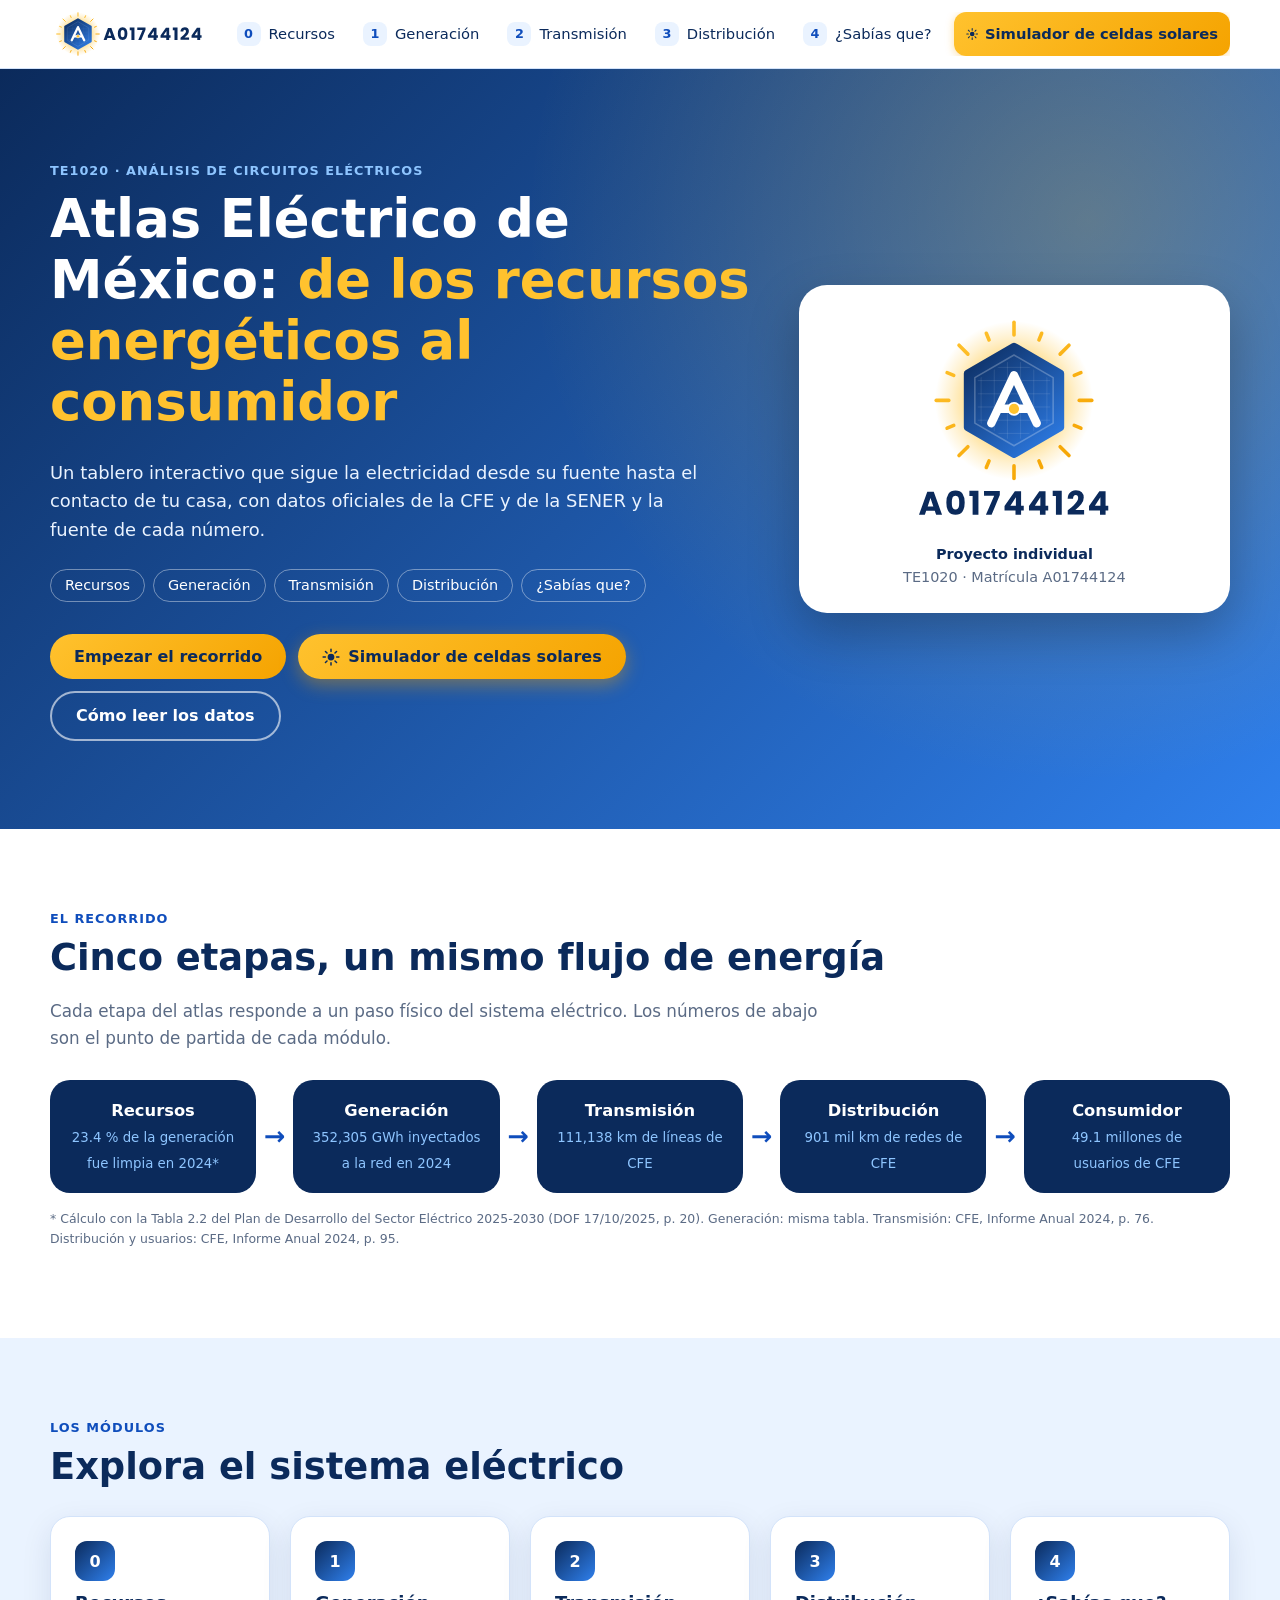
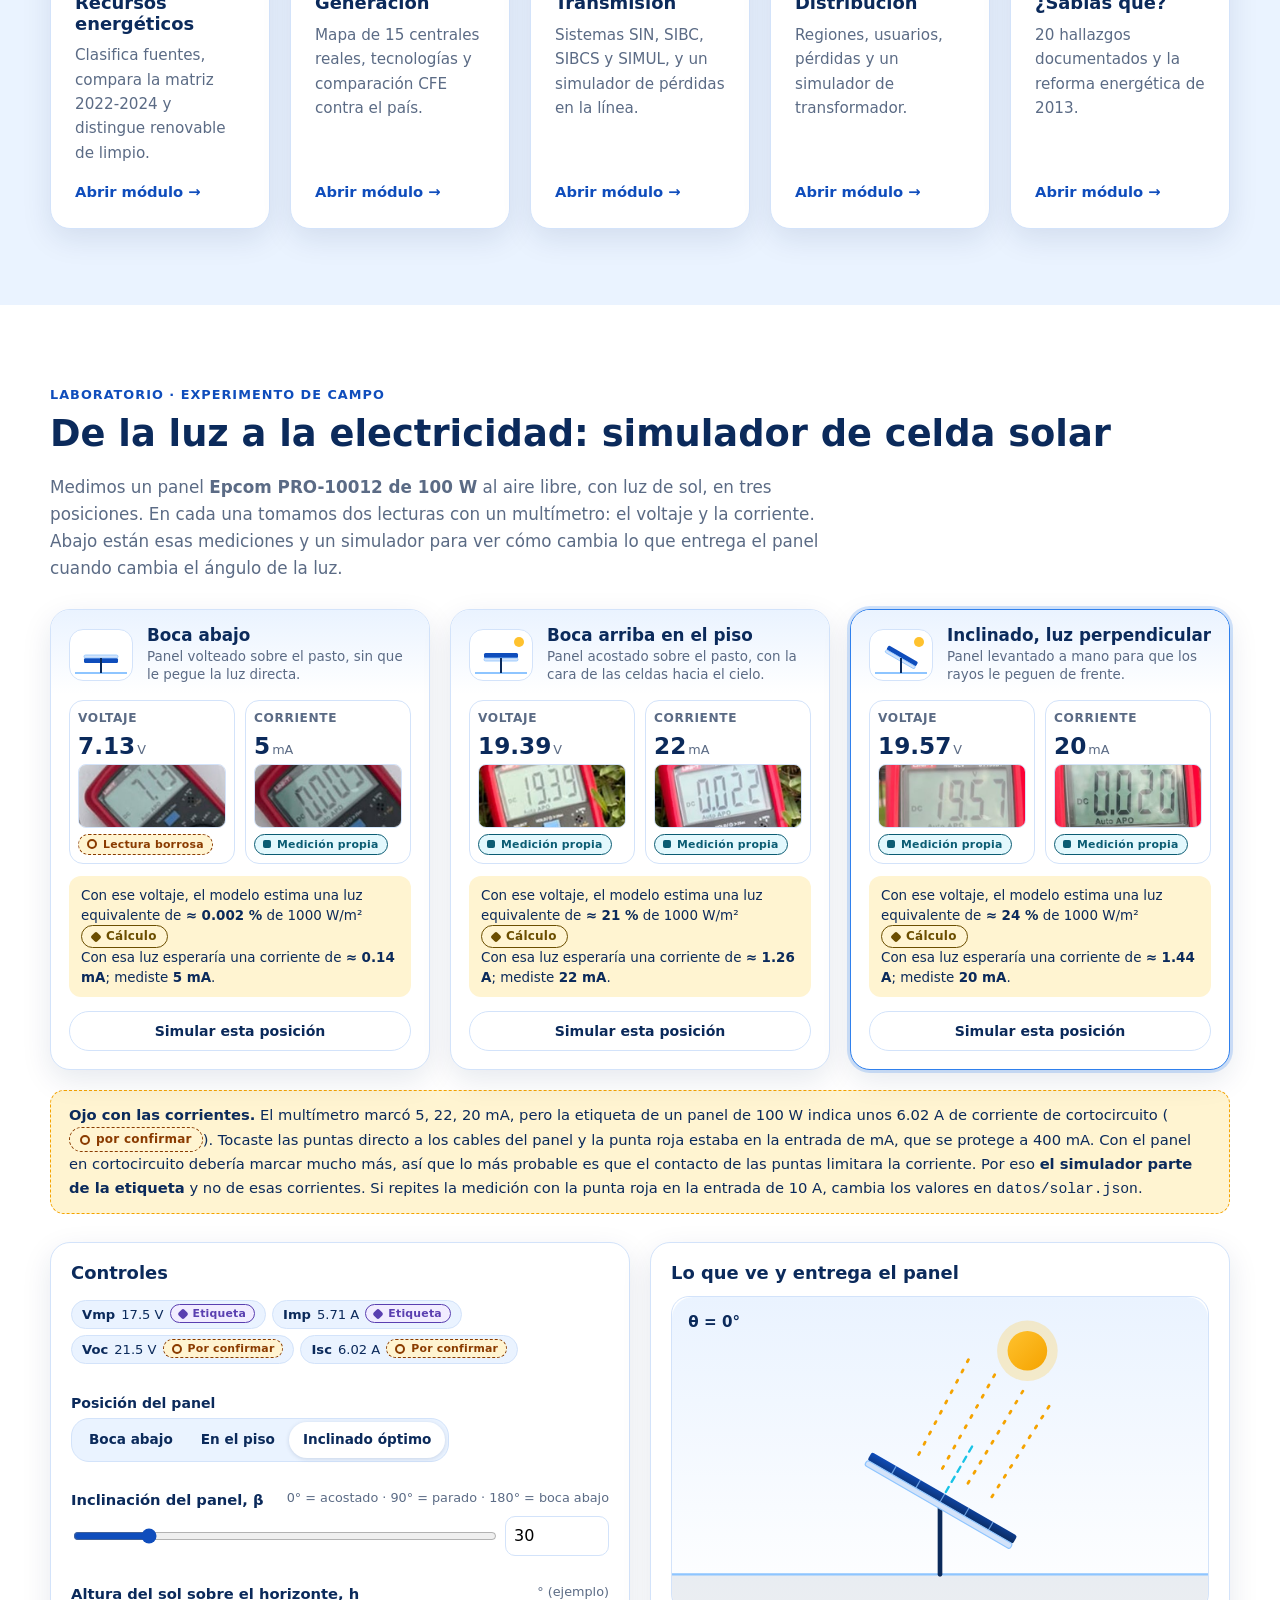
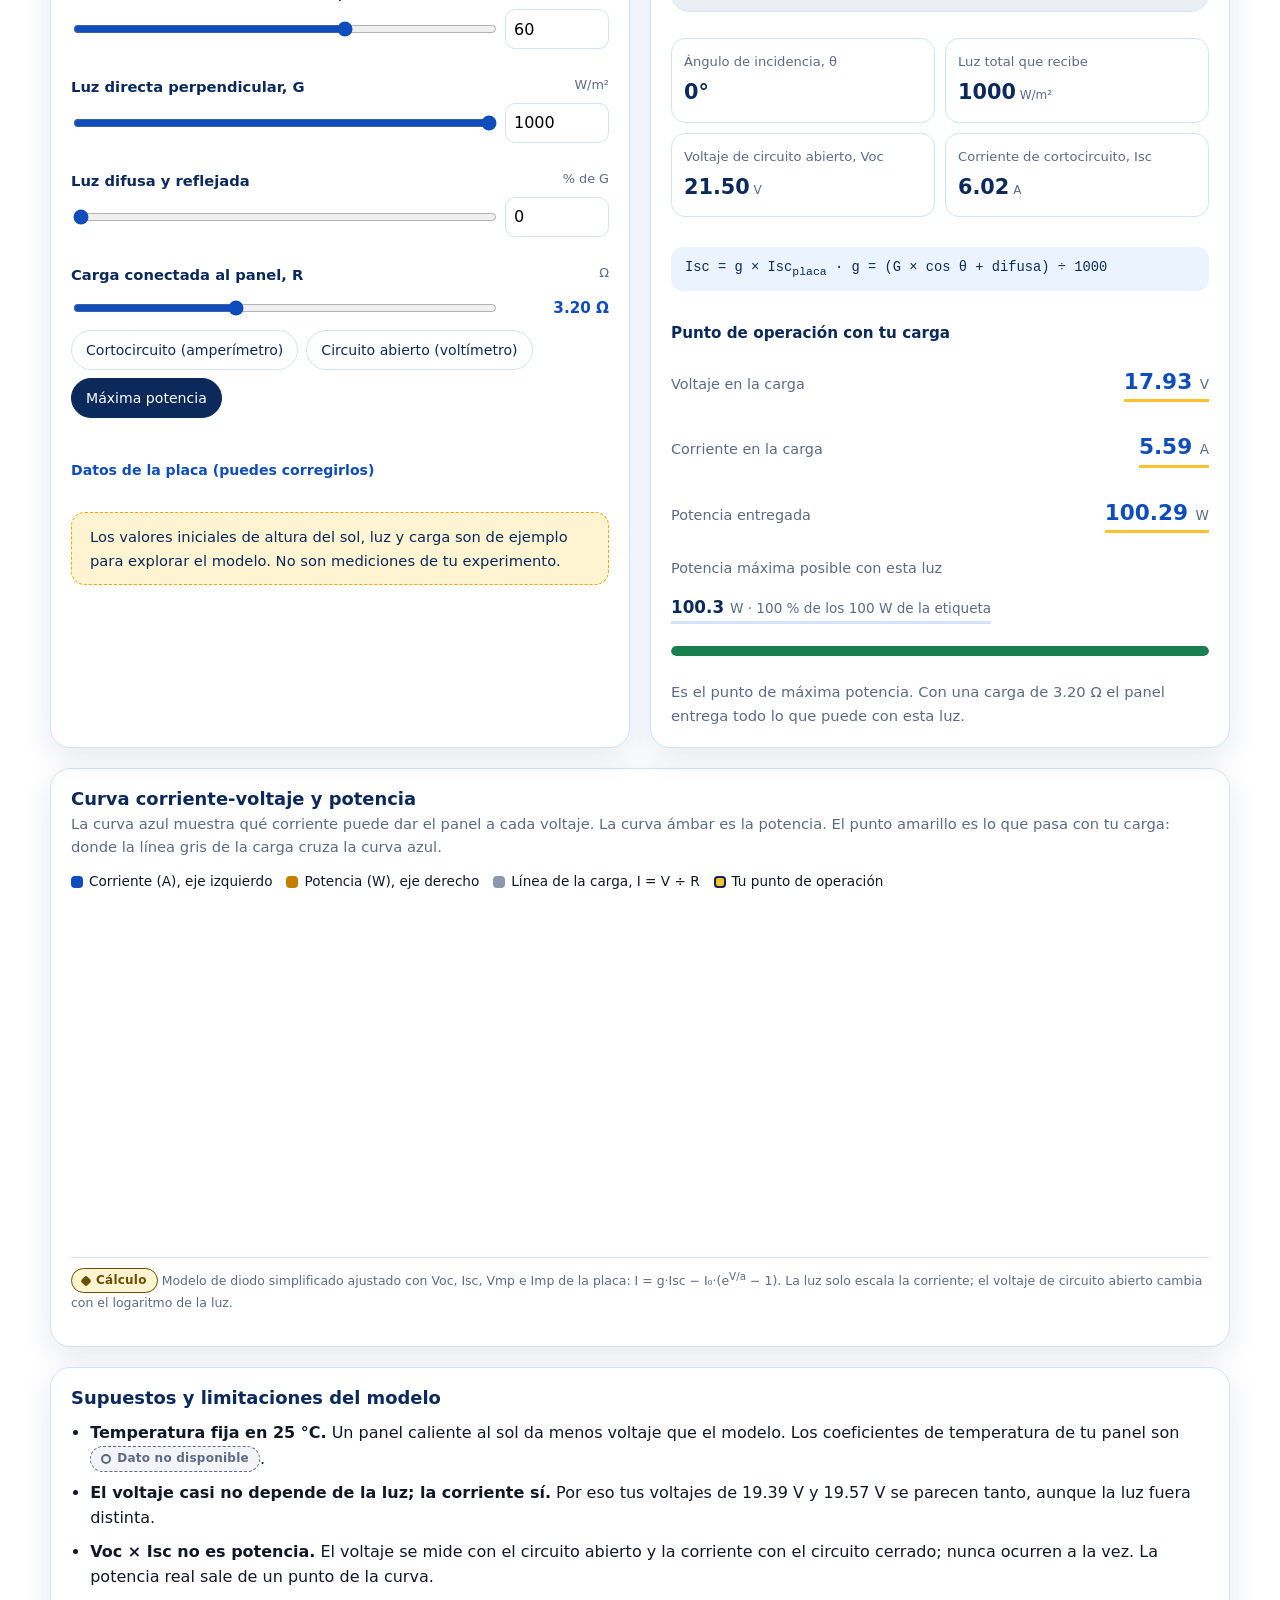
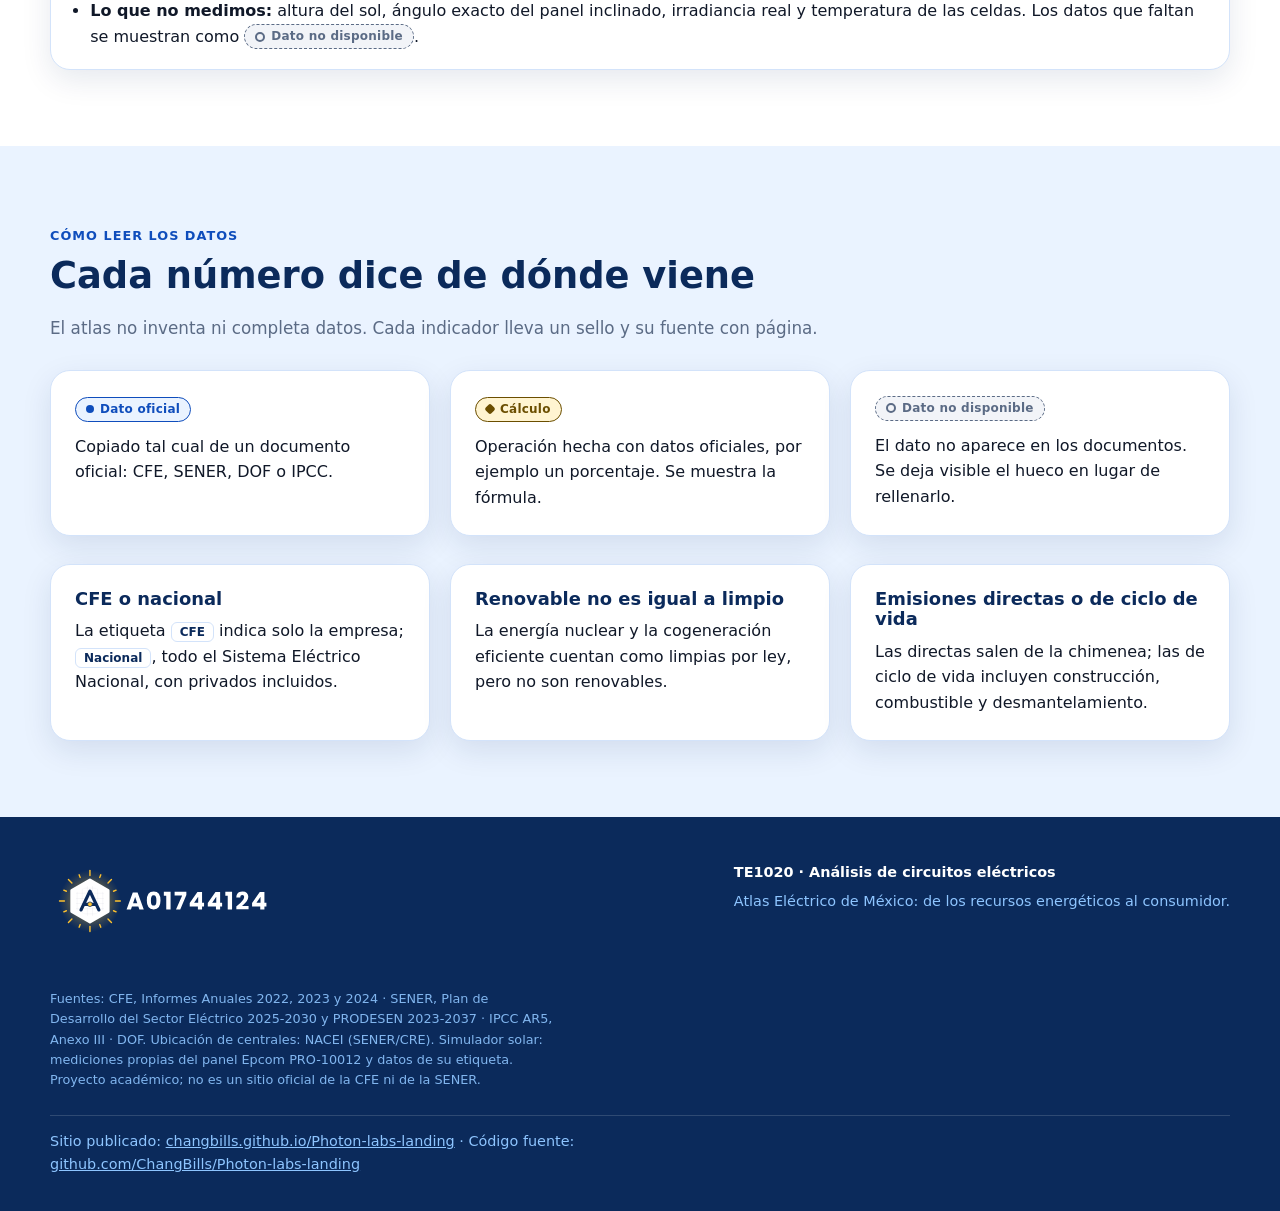
==== commit 7fe51367: "Agrega el simulador de celdas solares a la portada - Sección #solar en index.html con las 3 posicion" ====
--- a/index.html
+++ b/index.html
@@ -11,7 +11,7 @@
   <link rel="preconnect" href="https://fonts.googleapis.com">
   <link rel="preconnect" href="https://fonts.gstatic.com" crossorigin>
   <link href="https://fonts.googleapis.com/css2?family=Inter:wght@400;500;600&family=Poppins:wght@600;700&display=swap" rel="stylesheet">
-  <link rel="stylesheet" href="css/atlas.css">
+  <link rel="stylesheet" href="css/atlas.css?v=20261111">
 </head>
 <body>
 <a class="saltar" href="#contenido">Saltar al contenido</a>
@@ -25,6 +25,7 @@
       <a href="transmision.html"><span>2</span>Transmisión</a>
       <a href="distribucion.html"><span>3</span>Distribución</a>
       <a href="sabias-que.html"><span>4</span>¿Sabías que?</a>
+      <a class="mod-solar" href="#solar"><svg viewBox="0 0 24 24" width="16" height="16" aria-hidden="true" fill="currentColor"><circle cx="12" cy="12" r="4.5"/><path d="M12 1.5v3M12 19.5v3M1.5 12h3M19.5 12h3M4.6 4.6l2.1 2.1M17.3 17.3l2.1 2.1M4.6 19.4l2.1-2.1M17.3 6.7l2.1-2.1" stroke="currentColor" stroke-width="2" stroke-linecap="round" fill="none"/></svg>Simulador de celdas solares</a>
     </nav>
   </div>
 </header>
@@ -41,6 +42,7 @@
         </ul>
         <div class="botones">
           <a class="btn btn-primario" href="recursos.html">Empezar el recorrido</a>
+          <a class="btn btn-solar" href="#solar"><svg viewBox="0 0 24 24" width="18" height="18" aria-hidden="true" fill="currentColor"><circle cx="12" cy="12" r="4.5"/><path d="M12 1.5v3M12 19.5v3M1.5 12h3M19.5 12h3M4.6 4.6l2.1 2.1M17.3 17.3l2.1 2.1M4.6 19.4l2.1-2.1M17.3 6.7l2.1-2.1" stroke="currentColor" stroke-width="2" stroke-linecap="round" fill="none"/></svg>Simulador de celdas solares</a>
           <a class="btn btn-secundario" href="#leer">Cómo leer los datos</a>
         </div>
       </div>
@@ -85,7 +87,144 @@
     </div>
   </section>
 
-  <section id="leer">
+  <section id="solar">
+    <div class="contenedor">
+      <span class="etiqueta">Laboratorio · Experimento de campo</span>
+      <h2>De la luz a la electricidad: simulador de celda solar</h2>
+      <p class="intro">Medimos un panel <strong>Epcom PRO-10012 de 100 W</strong> al aire libre, con luz de sol, en tres posiciones. En cada una tomamos dos lecturas con un multímetro: el voltaje y la corriente. Abajo están esas mediciones y un simulador para ver cómo cambia lo que entrega el panel cuando cambia el ángulo de la luz.</p>
+
+      <div class="rejilla c3 pos-rejilla" id="pos-cards" aria-live="polite"></div>
+
+      <div class="aviso" id="aviso-corriente" style="margin-top:20px" hidden></div>
+
+      <div class="simulador solar-sim" style="margin-top:28px">
+        <div class="panel" aria-labelledby="t-ctrl-solar">
+          <h3 id="t-ctrl-solar">Controles</h3>
+          <div class="placa-chips" id="placa-chips" aria-label="Datos de la placa que usa el simulador"></div>
+
+          <div class="control">
+            <span class="rot" id="r-posicion" style="font-size:.88rem;font-weight:600;color:var(--azul-marino)">Posición del panel</span>
+            <div class="segmentado sol-seg" role="group" aria-labelledby="r-posicion" id="seg-pos">
+              <button type="button" data-pos="abajo" aria-pressed="false">Boca abajo</button>
+              <button type="button" data-pos="piso" aria-pressed="false">En el piso</button>
+              <button type="button" data-pos="optimo" aria-pressed="true">Inclinado óptimo</button>
+            </div>
+          </div>
+
+          <div class="control">
+            <label for="s-beta">Inclinación del panel, β <span class="und">0° = acostado · 90° = parado · 180° = boca abajo</span></label>
+            <div class="par"><input type="range" id="s-beta" min="0" max="180" step="1" value="30"><input type="number" id="n-beta" min="0" max="180" step="1" value="30" aria-label="Inclinación en grados"></div>
+          </div>
+          <div class="control">
+            <label for="s-h">Altura del sol sobre el horizonte, h <span class="und">° (ejemplo)</span></label>
+            <div class="par"><input type="range" id="s-h" min="5" max="90" step="1" value="60"><input type="number" id="n-h" min="5" max="90" step="1" value="60" aria-label="Altura del sol en grados"></div>
+          </div>
+          <div class="control">
+            <label for="s-g">Luz directa perpendicular, G <span class="und">W/m²</span></label>
+            <div class="par"><input type="range" id="s-g" min="100" max="1000" step="10" value="1000"><input type="number" id="n-g" min="100" max="1000" step="10" value="1000" aria-label="Irradiancia en watts por metro cuadrado"></div>
+          </div>
+          <div class="control">
+            <label for="s-d">Luz difusa y reflejada <span class="und">% de G</span></label>
+            <div class="par"><input type="range" id="s-d" min="0" max="30" step="1" value="0"><input type="number" id="n-d" min="0" max="30" step="1" value="0" aria-label="Luz difusa en porcentaje"></div>
+          </div>
+
+          <div class="control">
+            <label for="s-r">Carga conectada al panel, R <span class="und" id="u-r">Ω</span></label>
+            <div class="par"><input type="range" id="s-r" min="0" max="100" step="1" value="50"><output id="o-r" class="res-r" aria-live="off"></output></div>
+            <div class="filtros" id="op-rapidos" role="group" aria-label="Puntos de operación">
+              <button type="button" class="filtro" data-op="cc" aria-pressed="false">Cortocircuito (amperímetro)</button>
+              <button type="button" class="filtro" data-op="ca" aria-pressed="false">Circuito abierto (voltímetro)</button>
+              <button type="button" class="filtro" data-op="mpp" aria-pressed="true">Máxima potencia</button>
+            </div>
+          </div>
+
+          <details class="pasos" id="det-placa">
+            <summary>Datos de la placa (puedes corregirlos)</summary>
+            <div class="placa-grid">
+              <label for="p-voc">Voc, voltaje de circuito abierto <span class="und">V</span><input type="number" id="p-voc" step="0.1" min="1"></label>
+              <label for="p-isc">Isc, corriente de cortocircuito <span class="und">A</span><input type="number" id="p-isc" step="0.01" min="0.1"></label>
+              <label for="p-vmp">Vmp, voltaje de máxima potencia <span class="und">V</span><input type="number" id="p-vmp" step="0.1" min="1"></label>
+              <label for="p-imp">Imp, corriente de máxima potencia <span class="und">A</span><input type="number" id="p-imp" step="0.01" min="0.1"></label>
+            </div>
+            <p class="nota-placa" id="nota-placa"></p>
+            <div class="botones"><button type="button" class="filtro" id="p-reset">Volver a lo que leí de la etiqueta</button></div>
+          </details>
+          <p class="aviso" style="margin-top:14px">Los valores iniciales de altura del sol, luz y carga son de ejemplo para explorar el modelo. No son mediciones de tu experimento.</p>
+        </div>
+
+        <div class="panel" aria-labelledby="t-res-solar">
+          <h3 id="t-res-solar">Lo que ve y entrega el panel</h3>
+          <figure class="solar-fig">
+            <svg id="solar-svg" viewBox="0 0 460 270" role="img" aria-label="Ilustración del panel solar y el sol">
+              <defs>
+                <linearGradient id="sv-cielo" x1="0" y1="0" x2="0" y2="1"><stop offset="0" stop-color="#EAF3FF"/><stop offset="1" stop-color="#FFFFFF"/></linearGradient>
+                <linearGradient id="sv-sol" x1="0" y1="0" x2="1" y2="1"><stop offset="0" stop-color="#FFC22E"/><stop offset="1" stop-color="#F5A300"/></linearGradient>
+                <linearGradient id="sv-cel" x1="0" y1="0" x2="1" y2="1"><stop offset="0" stop-color="#0F4DBC"/><stop offset="1" stop-color="#0B2A5B"/></linearGradient>
+              </defs>
+              <rect x="0" y="0" width="460" height="270" rx="18" fill="url(#sv-cielo)"/>
+              <rect x="0" y="238" width="460" height="32" fill="#0B2A5B" opacity=".08"/>
+              <line x1="0" y1="238" x2="460" y2="238" stroke="#8EC5FF" stroke-width="2"/>
+              <g id="sv-rayos" stroke="#F5A300" stroke-width="2.4" stroke-linecap="round" stroke-dasharray="2 8"></g>
+              <line id="sv-soporte" x1="230" y1="176" x2="230" y2="238" stroke="#0B2A5B" stroke-width="4" stroke-linecap="round"/>
+              <line id="sv-normal" stroke="#19C3E6" stroke-width="2" stroke-dasharray="5 5" stroke-linecap="round"/>
+              <g id="sv-panel" transform="translate(230 176)">
+                <rect x="-72" y="-8" width="144" height="8" rx="2" fill="url(#sv-cel)"/>
+                <g id="sv-celdas" stroke="#8EC5FF" stroke-width="1" opacity=".75"></g>
+                <rect x="-72" y="0" width="144" height="5" rx="2" fill="#D3E3FA" stroke="#8EC5FF" stroke-width="1"/>
+              </g>
+              <g id="sv-sol-g">
+                <circle r="26" fill="#FFC22E" opacity=".25"/>
+                <circle r="17" fill="url(#sv-sol)"/>
+              </g>
+              <text id="sv-txt" x="14" y="26" font-family="Inter, system-ui, sans-serif" font-size="13" font-weight="600" fill="#0B2A5B"></text>
+            </svg>
+            <figcaption class="sr-only" id="sv-desc"></figcaption>
+          </figure>
+
+          <div class="solar-kpis" aria-live="polite">
+            <div class="kpi-mini"><span class="k">Ángulo de incidencia, θ</span><b id="k-theta"></b></div>
+            <div class="kpi-mini"><span class="k">Luz total que recibe</span><b id="k-g"></b></div>
+            <div class="kpi-mini"><span class="k">Voltaje de circuito abierto, Voc</span><b id="k-voc"></b></div>
+            <div class="kpi-mini"><span class="k">Corriente de cortocircuito, Isc</span><b id="k-isc"></b></div>
+          </div>
+
+          <div class="formula">Isc = g × Isc<sub>placa</sub> · g = (G × cos θ + difusa) ÷ 1000</div>
+          <h4 class="sub-res">Punto de operación con tu carga</h4>
+          <div class="res-fila"><span>Voltaje en la carga</span><output class="resultado" id="o-v"></output></div>
+          <div class="res-fila"><span>Corriente en la carga</span><output class="resultado" id="o-i"></output></div>
+          <div class="res-fila"><span>Potencia entregada</span><output class="resultado" id="o-p"></output></div>
+          <div class="res-fila"><span>Potencia máxima posible con esta luz</span><output class="resultado sec" id="o-pm"></output></div>
+          <div class="medidor" aria-hidden="true"><div id="o-bar"></div></div>
+          <p class="desc" id="o-aviso" role="status" style="margin:6px 0 0"></p>
+        </div>
+      </div>
+
+      <article class="panel" style="margin-top:20px" aria-labelledby="t-iv">
+        <div class="cab"><div><h3 id="t-iv">Curva corriente-voltaje y potencia</h3>
+          <p class="desc">La curva azul muestra qué corriente puede dar el panel a cada voltaje. La curva ámbar es la potencia. El punto amarillo es lo que pasa con tu carga: donde la línea gris de la carga cruza la curva azul.</p></div></div>
+        <ul class="leyenda">
+          <li><i style="background:#0F4DBC"></i>Corriente (A), eje izquierdo</li>
+          <li><i style="background:#C77D00"></i>Potencia (W), eje derecho</li>
+          <li><i style="background:#8A97AD"></i>Línea de la carga, I = V ÷ R</li>
+          <li><i style="background:#FFC22E;box-shadow:0 0 0 2px #0B2A5B inset"></i>Tu punto de operación</li>
+        </ul>
+        <div class="lienzo" style="height:340px"><canvas id="g-iv" role="img" aria-label="Curva de corriente contra voltaje y de potencia contra voltaje del panel"></canvas></div>
+        <p class="fuente"><span class="sello calculo">Cálculo</span> Modelo de diodo simplificado ajustado con Voc, Isc, Vmp e Imp de la placa: I = g·Isc − I₀·(e<sup>V/a</sup> − 1). La luz solo escala la corriente; el voltaje de circuito abierto cambia con el logaritmo de la luz.</p>
+      </article>
+
+      <article class="panel" style="margin-top:20px">
+        <h3>Supuestos y limitaciones del modelo</h3>
+        <ul class="supuestos">
+          <li><strong>Temperatura fija en 25 °C.</strong> Un panel caliente al sol da menos voltaje que el modelo. Los coeficientes de temperatura de tu panel son <span class="sello nd">Dato no disponible</span>.</li>
+          <li><strong>El voltaje casi no depende de la luz; la corriente sí.</strong> Por eso tus voltajes de 19.39 V y 19.57 V se parecen tanto, aunque la luz fuera distinta.</li>
+          <li><strong>Voc × Isc no es potencia.</strong> El voltaje se mide con el circuito abierto y la corriente con el circuito cerrado; nunca ocurren a la vez. La potencia real sale de un punto de la curva.</li>
+          <li><strong>Lo que no medimos:</strong> altura del sol, ángulo exacto del panel inclinado, irradiancia real y temperatura de las celdas. Los datos que faltan se muestran como <span class="sello nd">Dato no disponible</span>.</li>
+        </ul>
+      </article>
+    </div>
+  </section>
+
+  <section id="leer" class="alt">
     <div class="contenedor">
       <span class="etiqueta">Cómo leer los datos</span>
       <h2>Cada número dice de dónde viene</h2>
@@ -111,12 +250,14 @@
       <p><strong style="color:#fff">TE1020 · Análisis de circuitos eléctricos</strong></p>
       <p>Atlas Eléctrico de México: de los recursos energéticos al consumidor.</p>
     </div>
-    <p class="aparte">Fuentes: CFE, Informes Anuales 2022, 2023 y 2024 · SENER, Plan de Desarrollo del Sector Eléctrico 2025-2030 y PRODESEN 2023-2037 · IPCC AR5, Anexo III · DOF. Ubicación de centrales: NACEI (SENER/CRE). Proyecto académico; no es un sitio oficial de la CFE ni de la SENER.</p>
+    <p class="aparte">Fuentes: CFE, Informes Anuales 2022, 2023 y 2024 · SENER, Plan de Desarrollo del Sector Eléctrico 2025-2030 y PRODESEN 2023-2037 · IPCC AR5, Anexo III · DOF. Ubicación de centrales: NACEI (SENER/CRE). Simulador solar: mediciones propias del panel Epcom PRO-10012 y datos de su etiqueta. Proyecto académico; no es un sitio oficial de la CFE ni de la SENER.</p>
   </div>
   <div class="contenedor enlaces-pie"><p>Sitio publicado: <a href="https://changbills.github.io/Photon-labs-landing/">changbills.github.io/Photon-labs-landing</a> · Código fuente: <a href="https://github.com/ChangBills/Photon-labs-landing">github.com/ChangBills/Photon-labs-landing</a></p></div>
 </footer>
 <a class="arriba" href="#" aria-label="Volver arriba">↑</a>
 <script>(function(){var n=document.querySelector(".modulos"),a=n&&n.querySelector("[aria-current]");if(n&&a&&n.scrollWidth>n.clientWidth){n.scrollLeft=a.offsetLeft-(n.clientWidth-a.offsetWidth)/2;}})();</script>
 <script>(function(){var b=document.querySelector(".arriba");if(!b)return;function f(){b.classList.toggle("visible",scrollY>innerHeight*0.8);}addEventListener("scroll",f,{passive:true});f();})();</script>
+<script src="js/vendor/chart.umd.min.js"></script>
+<script src="js/solar.js?v=20261111"></script>
 </body>
 </html>
--- a/css/atlas.css
+++ b/css/atlas.css
@@ -264,31 +264,12 @@
 .conjuntos { display: grid; grid-template-columns: 1.2fr 1fr; gap: 20px; align-items: center; }
 
 /* Clasificador */
-.clasif-bar { display: flex; flex-wrap: wrap; justify-content: space-between; align-items: center; gap: 12px; margin-top: 20px; }
 .marcador-pts { font-family: var(--fuente-titulos); font-weight: 700; color: var(--azul-marino); font-size: 1.05rem; }
-.mazo { display: grid; grid-template-columns: repeat(auto-fill, minmax(220px, 1fr)); gap: 14px; margin-top: 16px; }
-.carta { background: var(--blanco); border: 1px solid var(--borde); border-radius: 16px; padding: 14px; box-shadow: var(--sombra); display: flex; flex-direction: column; gap: 8px; }
-.carta[draggable="true"] { cursor: grab; }
-.carta .tipo { font-size: .72rem; font-weight: 600; letter-spacing: .06em; text-transform: uppercase; color: var(--gris); }
-.carta h4 { margin: 0; font-size: 1rem; }
-.carta .opciones { display: flex; gap: 6px; flex-wrap: wrap; }
-.carta .opciones button { flex: 1 1 auto; min-height: 40px; border-radius: 10px; border: 1px solid var(--borde); background: var(--azul-hielo); font: inherit; font-size: .82rem; font-weight: 600; color: var(--azul-marino); cursor: pointer; }
-.carta .opciones button:hover { border-color: var(--azul-brillante); }
-.carta.ok { border-color: #1a7f4e; box-shadow: 0 0 0 2px #1a7f4e inset; }
-.carta.mal { border-color: #b42318; box-shadow: 0 0 0 2px #b42318 inset; }
-.carta.matiz { border-color: var(--ambar); box-shadow: 0 0 0 2px var(--ambar) inset; }
 .retro { font-size: .86rem; border-radius: 10px; padding: 8px 10px; }
 .retro.ok { background: #E8F6EE; color: #14532d; }
 .retro.mal { background: #FDECEA; color: #7a1d14; }
 .retro.matiz { background: var(--crema); color: #5c3d00; }
 .retro b { display: block; }
-.cajas { display: grid; grid-template-columns: repeat(3, 1fr); gap: 12px; margin-top: 16px; }
-.caja { border: 2px dashed var(--c); border-radius: 16px; padding: 12px; min-height: 80px; background: color-mix(in srgb, var(--c) 6%, white); }
-.caja h4 { margin: 0 0 6px; font-size: .95rem; display: flex; gap: 6px; align-items: center; }
-.caja h4 i { width: 12px; height: 12px; border-radius: 3px; background: var(--c); }
-.caja.sobre { background: color-mix(in srgb, var(--c) 18%, white); }
-.caja ul { list-style: none; margin: 0; padding: 0; display: flex; flex-wrap: wrap; gap: 6px; }
-.caja li { font-size: .8rem; background: var(--blanco); border: 1px solid var(--borde); border-radius: 999px; padding: 2px 10px; }
 
 /* Diagramas de conversión */
 .diag-tabs { display: flex; flex-wrap: wrap; gap: 8px; margin-top: 20px; }
@@ -326,7 +307,7 @@
 .pregunta label.incorrecta { border-color: #b42318; background: #FDECEA; }
 
 @media (max-width: 900px) {
-  .cadena-cab, .cajas { grid-template-columns: 1fr; }
+  .cadena-cab { grid-template-columns: 1fr; }
   .conjuntos { grid-template-columns: 1fr; }
   .multiples { grid-template-columns: repeat(2, 1fr); }
   .diagrama .flecha { transform: rotate(90deg); flex-basis: 100%; text-align: center; }
@@ -695,3 +676,220 @@
 .arriba:focus-visible { opacity: 1; pointer-events: auto; transform: none; }
 .arriba { border: 2px solid rgba(255,255,255,.85); }
 .enlaces-pie { margin-top: 18px; padding-top: 14px; border-top: 1px solid rgba(255,255,255,.15); font-size: .9rem; } .enlaces-pie a { color: var(--azul-cielo); overflow-wrap: anywhere; }
+/* Reforma: objetivo / cambio legal / resultado */
+.tri-ref { display: grid; grid-template-columns: repeat(3, minmax(0, 1fr)); gap: 12px; margin: 12px 0 16px; }
+.tri-ref > div { border: 1px solid var(--borde); border-radius: 12px; padding: 12px 14px; background: #fff; }
+.tri-ref p { margin: 6px 0; font-size: .95rem; }
+.tri-ref small { color: var(--gris); font-size: .8rem; }
+.tri-et { display: inline-block; font-size: .72rem; font-weight: 700; text-transform: uppercase; letter-spacing: .06em; padding: 3px 8px; border-radius: 999px; }
+.tri-et.obj { background: var(--azul-hielo); color: var(--azul-principal); }
+.tri-et.ley { background: #FFF4D6; color: #7A5200; }
+.tri-et.res { background: #E6F6EF; color: #0E6B4A; }
+@media (max-width: 760px) { .tri-ref { grid-template-columns: 1fr; } }
+/* Diagramas en celular: flecha hacia abajo sin rotar (la rotación tapaba las etapas) */
+.diagrama .flecha { pointer-events: none; }
+@media (max-width: 900px) {
+  .diagrama .flecha { transform: none; flex-basis: 100%; text-align: center; font-size: 0; line-height: 1; }
+  .diagrama .flecha::before { content: "↓"; font-size: 1.3rem; }
+}
+
+/* ---------- Módulo 0 · Juego de clasificación (arrastrar) ---------- */
+.jg { scroll-margin-top: 108px; margin-top: 24px; background: var(--blanco); border: 1px solid var(--borde); border-radius: 24px; box-shadow: var(--sombra); padding: clamp(16px, 3vw, 28px); max-width: 860px; margin-inline: auto; position: relative; }
+.jg::before { content: ""; position: absolute; inset: 0 0 auto 0; height: 160px; border-radius: 24px 24px 0 0; background: radial-gradient(120% 100% at 50% 0%, var(--azul-hielo), transparent 70%); pointer-events: none; }
+.jg > * { position: relative; }
+.jg-cab { display: flex; flex-wrap: wrap; gap: 10px 16px; justify-content: space-between; align-items: center; }
+.jg-ronda { font-family: var(--fuente-titulos); font-weight: 600; color: var(--azul-marino); font-size: .98rem; }
+.jg-ronda span { display: inline-block; margin-left: 8px; font-family: var(--fuente); font-weight: 600; font-size: .8rem; color: var(--gris); }
+.jg-marcas { display: flex; gap: 8px; align-items: center; flex-wrap: wrap; }
+.jg-m { display: inline-flex; align-items: center; gap: 6px; font-size: .84rem; color: var(--gris); background: var(--azul-hielo); border-radius: 999px; padding: 4px 12px; }
+.jg-m b { font-family: var(--fuente-titulos); color: var(--azul-marino); font-size: 1rem; }
+.jg-racha svg { width: 16px; height: 16px; fill: #C9D6EA; transition: fill .3s, transform .3s; }
+.jg-racha.encendida { background: var(--crema); }
+.jg-racha.encendida svg { fill: var(--ambar); transform: scale(1.2); }
+.jg-reini { display: inline-flex; align-items: center; gap: 6px; min-height: 36px; padding: 4px 12px; border-radius: 999px; border: 1px solid var(--borde); background: var(--blanco); font: inherit; font-size: .84rem; font-weight: 600; color: var(--azul-marino); cursor: pointer; }
+.jg-reini svg { width: 16px; height: 16px; fill: none; stroke: currentColor; stroke-width: 2.2; stroke-linecap: round; stroke-linejoin: round; }
+.jg-reini:hover { border-color: var(--azul-brillante); }
+
+.jg-prog { display: flex; gap: 3px; margin: 14px 0 6px; }
+.jg-prog i { flex: 1; height: 6px; border-radius: 3px; background: #E3ECF8; transition: background .3s; }
+.jg-prog i.actual { background: var(--azul-cielo); }
+.jg-prog i.ok { background: #1a7f4e; }
+.jg-prog i.matiz { background: var(--ambar); }
+.jg-prog i.mal { background: #b42318; }
+
+.jg-mesa { min-height: 300px; display: flex; flex-direction: column; align-items: center; justify-content: center; padding: 14px 0 6px; }
+.jg-pila { position: relative; width: min(320px, 100%); min-height: 236px; display: grid; place-items: center; }
+.jg-sombra { position: absolute; inset: 0; border-radius: 22px; background: var(--blanco); border: 1px solid var(--borde); }
+.jg-sombra.s1 { transform: translateY(8px) rotate(-2.5deg) scale(.97); box-shadow: 0 6px 16px rgba(11,42,91,.08); }
+.jg-sombra.s2 { transform: translateY(14px) rotate(3deg) scale(.94); opacity: .7; }
+
+.jg-carta { position: relative; z-index: 2; width: 100%; min-height: 236px; border-radius: 22px; padding: 22px 22px 18px; display: flex; flex-direction: column; gap: 10px;
+  background: linear-gradient(160deg, #FFFFFF 0%, var(--azul-hielo) 100%); border: 1px solid var(--borde);
+  box-shadow: 0 14px 34px rgba(11,42,91,.16); cursor: grab; touch-action: none; user-select: none; -webkit-user-select: none; }
+.jg-carta::after { content: ""; position: absolute; inset: auto 22px 0 22px; height: 4px; border-radius: 4px 4px 0 0; background: var(--degradado); }
+.jg-carta[data-tipo="Tecnología"]::after { background: var(--degradado-sol); }
+.jg-carta:focus-visible { outline-offset: 4px; }
+.jg-carta.entra { animation: jg-reparte .45s cubic-bezier(.2,.9,.3,1.2); }
+.jg-carta.agarrada { cursor: grabbing; box-shadow: 0 26px 50px rgba(11,42,91,.28); transition: box-shadow .2s; z-index: 5; }
+.jg-carta.regresa { transition: transform .3s cubic-bezier(.2,.9,.3,1.3); }
+.jg-carta.vuela { transition: transform .38s cubic-bezier(.5,0,.75,0), opacity .38s ease-in; }
+.jg-tipo { align-self: flex-start; display: inline-flex; align-items: center; gap: 6px; font-size: .72rem; font-weight: 700; letter-spacing: .08em; text-transform: uppercase; color: var(--azul-principal); background: var(--blanco); border: 1px solid var(--borde); border-radius: 999px; padding: 3px 10px 3px 8px; }
+.jg-tipo svg { width: 15px; height: 15px; fill: currentColor; stroke: currentColor; }
+.jg-carta[data-tipo="Tecnología"] .jg-tipo { color: #8A5A00; }
+.jg-carta h3 { font-size: clamp(1.5rem, 4.5vw, 1.9rem); margin: 6px 0 0; line-height: 1.1; }
+.jg-pista { margin: 0; color: var(--gris); font-size: .92rem; }
+.jg-agarre { margin-top: auto; align-self: center; display: inline-flex; align-items: center; gap: 4px; font-size: .74rem; font-weight: 600; letter-spacing: .06em; text-transform: uppercase; color: #8FA3C0; }
+.jg-agarre i { width: 5px; height: 5px; border-radius: 50%; background: currentColor; }
+.jg-agarre i:last-of-type { margin-right: 4px; }
+.jg-ayuda { margin: 18px 0 0; font-size: .84rem; color: var(--gris); text-align: center; }
+.jg-ayuda kbd { font-family: var(--fuente); font-size: .76rem; font-weight: 700; border: 1px solid var(--borde); border-bottom-width: 2px; border-radius: 6px; padding: 0 6px; background: var(--blanco); color: var(--azul-marino); }
+
+.jg-botes { display: grid; grid-template-columns: repeat(3, 1fr); gap: 12px; margin-top: 10px; }
+.jg-bote { position: relative; display: flex; flex-direction: column; align-items: center; gap: 2px; padding: 14px 8px 12px; border-radius: 18px; text-align: center;
+  border: 2px dashed color-mix(in srgb, var(--c) 55%, white); background: color-mix(in srgb, var(--c) 7%, white); transition: transform .2s, background .2s, border-color .2s, box-shadow .2s; }
+.jg-bote svg { width: 40px; height: 40px; fill: var(--c); stroke: var(--c); transition: transform .25s; }
+.jg-bote strong { font-family: var(--fuente-titulos); color: var(--ct); font-size: 1rem; }
+.jg-bote small { color: var(--gris); font-size: .76rem; }
+.jg-n { position: absolute; top: 8px; right: 10px; min-width: 24px; height: 24px; padding: 0 6px; border-radius: 999px; background: var(--blanco); border: 1px solid color-mix(in srgb, var(--c) 40%, white); color: var(--ct); font-family: var(--fuente-titulos); font-weight: 700; font-size: .8rem; display: grid; place-items: center; }
+.jg.arrastrando .jg-bote { border-color: var(--c); }
+.jg-bote.sobre { transform: translateY(-6px) scale(1.04); background: color-mix(in srgb, var(--c) 18%, white); border-style: solid; box-shadow: 0 12px 26px color-mix(in srgb, var(--c) 35%, transparent); }
+.jg-bote.sobre svg { transform: scale(1.15) rotate(-6deg); }
+.jg-bote.pulso-ok { animation: jg-ok .6s ease; }
+.jg-bote.pulso-mal { animation: jg-mal .45s ease; }
+
+.jg-retro { position: relative; z-index: 2; width: min(520px, 100%); border-radius: 22px; padding: 20px; background: var(--blanco); border: 2px solid var(--borde); box-shadow: 0 14px 34px rgba(11,42,91,.14); animation: jg-voltea .4s ease; }
+.jg-retro.ok { border-color: #1a7f4e; background: linear-gradient(180deg, #E8F6EE, #fff 55%); }
+.jg-retro.mal { border-color: #b42318; background: linear-gradient(180deg, #FDECEA, #fff 55%); }
+.jg-retro.matiz { border-color: var(--ambar); background: linear-gradient(180deg, var(--crema), #fff 55%); }
+.jg-veredicto { display: flex; gap: 14px; align-items: flex-start; }
+.jg-ico { flex: none; width: 44px; height: 44px; border-radius: 50%; display: grid; place-items: center; color: #fff; font-weight: 800; font-size: 1.3rem; }
+.ok .jg-ico { background: #1a7f4e; } .mal .jg-ico { background: #b42318; } .matiz .jg-ico { background: var(--ambar); color: var(--azul-marino); }
+.jg-veredicto h3 { margin: 2px 0 4px; font-size: 1.2rem; }
+.ok h3 { color: #14532d; } .mal h3 { color: #7a1d14; } .matiz h3 { color: #5c3d00; }
+.jg-donde { margin: 0; font-size: .88rem; color: var(--gris); line-height: 1.9; }
+.jg-donde > span { font-weight: 600; color: var(--tinta); }
+.jg-chip { display: inline-block; padding: 1px 10px; border-radius: 999px; font-size: .8rem; color: #fff; line-height: 1.6; }
+.jg-chip[data-cat="fosil"] { background: #9A3A12; } .jg-chip[data-cat="nuclear"] { background: #1A4F99; } .jg-chip[data-cat="renovable"] { background: #0E6B48; }
+.jg-exp { margin: 14px 0 0; font-size: .95rem; line-height: 1.6; }
+.jg-entreronda { margin-top: 14px; padding: 12px 14px; border-radius: 14px; background: var(--azul-hielo); font-size: .88rem; }
+.jg-entreronda strong { display: block; color: var(--azul-marino); }
+.jg-sig { margin-top: 16px; width: 100%; justify-content: center; gap: 8px; }
+
+.jg-fin { animation: jg-voltea .4s ease; }
+.jg-resumen { display: flex; gap: 24px; align-items: center; flex-wrap: wrap; margin-top: 12px; }
+.jg-resumen h3 { font-size: 1.4rem; margin-bottom: 4px; }
+.jg-resumen > div:last-child { flex: 1 1 260px; }
+.jg-resumen p { margin: 0 0 6px; }
+.jg-dato { color: var(--gris); font-size: .9rem; }
+.jg-anillo { flex: none; width: 128px; height: 128px; border-radius: 50%; display: grid; place-items: center;
+  background: conic-gradient(var(--azul-brillante) calc(var(--p) * 1%), #E3ECF8 0); }
+.jg-anillo span { width: 100px; height: 100px; border-radius: 50%; background: var(--blanco); display: flex; align-items: center; justify-content: center; font-family: var(--fuente-titulos); font-weight: 700; font-size: 2rem; color: var(--azul-marino); }
+.jg-anillo small { font-size: .9rem; margin-left: 1px; }
+.jg-acciones { display: flex; flex-wrap: wrap; gap: 10px; margin-top: 12px; }
+.jg .btn-sec { background: var(--blanco); color: var(--azul-marino); border: 2px solid var(--borde); }
+.jg-sub { margin: 22px 0 10px; font-size: .86rem; color: var(--gris); }
+.jg-cols { display: grid; grid-template-columns: repeat(3, 1fr); gap: 12px; align-items: start; }
+.jg-col { border-radius: 16px; padding: 12px; background: color-mix(in srgb, var(--c) 6%, white); border: 1px solid color-mix(in srgb, var(--c) 30%, white); }
+.jg-col h4 { font-size: .95rem; margin-bottom: 8px; display: flex; align-items: center; gap: 8px; }
+.jg-col h4::before { content: ""; width: 12px; height: 12px; border-radius: 3px; background: var(--c); }
+.jg-lista { display: flex; flex-wrap: wrap; gap: 6px; }
+.jg-item { background: var(--blanco); border-radius: 999px; border: 1px solid var(--borde); font-size: .84rem; }
+.jg-item[open] { flex-basis: 100%; border-radius: 12px; }
+.jg-item summary { list-style: none; cursor: pointer; display: flex; align-items: center; gap: 6px; padding: 4px 12px 4px 5px; min-height: 34px; font-weight: 600; color: var(--tinta); }
+.jg-item summary::-webkit-details-marker { display: none; }
+.jg-item p { margin: 0; padding: 0 12px 10px; color: var(--tinta); }
+.jg-item p small { display: block; font-size: .7rem; font-weight: 700; letter-spacing: .06em; text-transform: uppercase; color: var(--gris); }
+.jg-mini { flex: none; width: 20px; height: 20px; border-radius: 50%; display: grid; place-items: center; font-size: .7rem; color: #fff; font-weight: 800; }
+.jg-item.ok .jg-mini { background: #1a7f4e; } .jg-item.mal .jg-mini { background: #b42318; } .jg-item.matiz .jg-mini { background: var(--ambar); color: var(--azul-marino); }
+.jg-item.mal { border-color: #F3B8B2; }
+
+@keyframes jg-reparte { from { opacity: 0; transform: translateY(-30px) rotate(-6deg) scale(.92); } to { opacity: 1; transform: none; } }
+@keyframes jg-voltea { from { opacity: 0; transform: perspective(800px) rotateY(-50deg) scale(.95); } to { opacity: 1; transform: none; } }
+@keyframes jg-ok { 0% { box-shadow: 0 0 0 0 rgba(26,127,78,.55); } 100% { box-shadow: 0 0 0 18px rgba(26,127,78,0); } }
+@keyframes jg-mal { 0%, 100% { transform: none; } 25% { transform: translateX(-6px); } 50% { transform: translateX(6px); } 75% { transform: translateX(-3px); } }
+
+@media (max-width: 640px) {
+  .jg { border-radius: 18px; }
+  .jg-mesa { min-height: 250px; }
+  .jg-pila, .jg-carta { min-height: 200px; }
+  .jg-carta { padding: 18px 18px 14px; }
+  .jg-botes { gap: 8px; }
+  .jg-bote { padding: 10px 4px 8px; border-radius: 14px; }
+  .jg-bote svg { width: 30px; height: 30px; }
+  .jg-bote strong { font-size: .88rem; }
+  .jg-bote small { display: none; }
+  .jg-n { top: 4px; right: 4px; min-width: 20px; height: 20px; font-size: .72rem; }
+  .jg-teclas { display: none; }
+  .jg-cols { grid-template-columns: 1fr; }
+  .jg-anillo { width: 104px; height: 104px; } .jg-anillo span { width: 80px; height: 80px; font-size: 1.6rem; }
+}
+@media (hover: none) { .jg-teclas { display: none; } }
+@media (prefers-reduced-motion: reduce) {
+  .jg-carta.entra, .jg-retro, .jg-fin, .jg-bote.pulso-ok, .jg-bote.pulso-mal { animation: none; }
+  .jg-carta.vuela, .jg-carta.regresa, .jg-bote, .jg-bote svg { transition: none; }
+}
+
+/* Generación · selector de unidad (% / GWh) */
+.cab-acc { display: flex; gap: 8px; align-items: center; flex-wrap: wrap; }
+.segmentado.chico button { min-height: 32px; padding: 4px 12px; font-size: .8rem; }
+.segmentado.chico button[data-uni="pct"] { min-width: 40px; }
+
+/* ---------- Laboratorio solar (landing) ---------- */
+.sr-only { position: absolute; width: 1px; height: 1px; overflow: hidden; clip: rect(0 0 0 0); white-space: nowrap; }
+.sello.medido { color: #0B5C73; background: #E3F8FD; }
+.sello.medido::before { border-radius: 2px; }
+.sello.placa { color: #5A3FB0; background: #F1ECFF; }
+.sello.placa::before { border-radius: 2px; transform: rotate(45deg); }
+.sello.confirmar { color: #8A3B00; background: var(--crema); border-style: dashed; }
+.sello.confirmar::before { background: transparent; border: 2px solid currentColor; width: 6px; height: 6px; }
+
+.pos-rejilla { align-items: stretch; }
+.pos-card { background: var(--blanco); border: 1px solid var(--borde); border-radius: var(--radio); box-shadow: var(--sombra); padding: 0; display: flex; flex-direction: column; overflow: hidden; transition: transform .2s, box-shadow .2s, border-color .2s; }
+.pos-card.activa { border-color: var(--azul-brillante); box-shadow: 0 0 0 3px rgba(47,128,237,.22), var(--sombra); }
+.pos-cab { display: flex; gap: 14px; align-items: center; padding: 16px 18px 10px; background: linear-gradient(180deg, var(--azul-hielo), var(--blanco)); }
+.pos-ico { flex: none; width: 64px; height: 52px; border-radius: 14px; background: var(--blanco); border: 1px solid var(--borde); display: grid; place-items: center; }
+.pos-ico svg { width: 52px; height: 42px; }
+.pos-cab h3 { margin: 0; font-size: 1.05rem; }
+.pos-cab p { margin: 2px 0 0; color: var(--gris); font-size: .84rem; line-height: 1.35; }
+.pos-med { display: grid; grid-template-columns: 1fr 1fr; gap: 10px; padding: 6px 18px 4px; }
+.pos-m { border: 1px solid var(--borde); border-radius: 14px; padding: 8px; display: flex; flex-direction: column; gap: 6px; min-width: 0; }
+.pos-m .k { font-size: .76rem; font-weight: 600; letter-spacing: .05em; text-transform: uppercase; color: var(--gris); }
+.pos-m b { font-family: var(--fuente-titulos); font-size: 1.45rem; color: var(--azul-marino); line-height: 1; font-variant-numeric: tabular-nums; }
+.pos-m b small { font-family: var(--fuente); font-size: .8rem; font-weight: 500; color: var(--gris); margin-left: 2px; }
+.pos-m img { width: 100%; height: 64px; object-fit: cover; border-radius: 8px; border: 1px solid var(--borde); background: var(--azul-hielo); }
+.pos-m .sello { font-size: .68rem; padding: 1px 8px; }
+.pos-calc { margin: 8px 18px 0; padding: 10px 12px; border-radius: 12px; background: var(--crema); font-size: .84rem; color: var(--azul-marino); line-height: 1.45; }
+.pos-calc b { font-variant-numeric: tabular-nums; }
+.pos-pie { margin-top: auto; padding: 14px 18px 18px; }
+.pos-pie .filtro { width: 100%; justify-content: center; font-weight: 600; }
+
+.sol-seg { align-self: flex-start; flex-wrap: wrap; border-radius: 18px; }
+.sol-seg button { min-height: 36px; }
+.res-r { font-family: var(--fuente-titulos); font-weight: 700; color: var(--azul-principal); font-variant-numeric: tabular-nums; text-align: right; min-width: 6.5em; font-size: .95rem; }
+.placa-grid { display: grid; grid-template-columns: 1fr 1fr; gap: 10px; margin-top: 10px; }
+.placa-grid label { display: flex; flex-direction: column; gap: 4px; font-size: .82rem; font-weight: 600; color: var(--azul-marino); }
+.placa-grid input { font: inherit; padding: 6px 8px; border: 1px solid var(--borde); border-radius: 10px; min-height: 40px; width: 100%; font-variant-numeric: tabular-nums; }
+.nota-placa { margin: 10px 0 8px; font-size: .84rem; color: var(--gris); }
+.nota-placa.error { color: #8A1C12; font-weight: 600; }
+.solar-fig { margin: 0 0 14px; border-radius: 18px; overflow: hidden; border: 1px solid var(--borde); }
+.solar-fig svg { width: 100%; height: auto; display: block; }
+.solar-kpis { display: grid; grid-template-columns: repeat(2, 1fr); gap: 10px; margin-bottom: 10px; }
+.sub-res { margin: 14px 0 0; font-size: .95rem; }
+.solar-sim .panel { min-width: 0; }
+@media (max-width: 900px) { .solar-sim { grid-template-columns: 1fr; } }
+@media (max-width: 560px) { .placa-grid, .pos-med { grid-template-columns: 1fr; } .pos-m img { height: 80px; } }
+@media (prefers-reduced-motion: reduce) { .pos-card { transition: none; } }
+
+/* Botón «Simulador de celdas solares» (barra superior y portada) */
+.modulos a.mod-solar { background: var(--degradado-sol); color: var(--azul-marino); font-weight: 700; margin-left: 6px; gap: 7px; box-shadow: 0 2px 8px rgba(245,163,0,.35); }
+.modulos a.mod-solar:hover { background: var(--degradado-sol); filter: brightness(1.05); transform: translateY(-1px); }
+.btn.btn-solar { background: var(--degradado-sol); color: var(--azul-marino); font-weight: 700; display: inline-flex; align-items: center; gap: 8px; border: 0; box-shadow: 0 6px 18px rgba(245,163,0,.4); }
+.btn.btn-solar:hover { filter: brightness(1.06); transform: translateY(-1px); }
+@media (max-width: 560px) {
+  .sol-seg { display: flex; width: 100%; border-radius: 16px; }
+  .sol-seg button { flex: 1 1 0; padding: 6px 4px; font-size: .78rem; white-space: nowrap; }
+  #solar-svg text { font-size: 15px; }
+}
+.placa-chips { display: flex; flex-wrap: wrap; gap: 6px; margin: 4px 0 16px; }
+.chip-p { display: inline-flex; align-items: center; gap: 6px; border: 1px solid var(--borde); background: var(--azul-hielo); border-radius: 999px; padding: 3px 10px; font-size: .82rem; color: var(--azul-marino); font-variant-numeric: tabular-nums; }
+.chip-p .sello { font-size: .68rem; padding: 0 8px; }
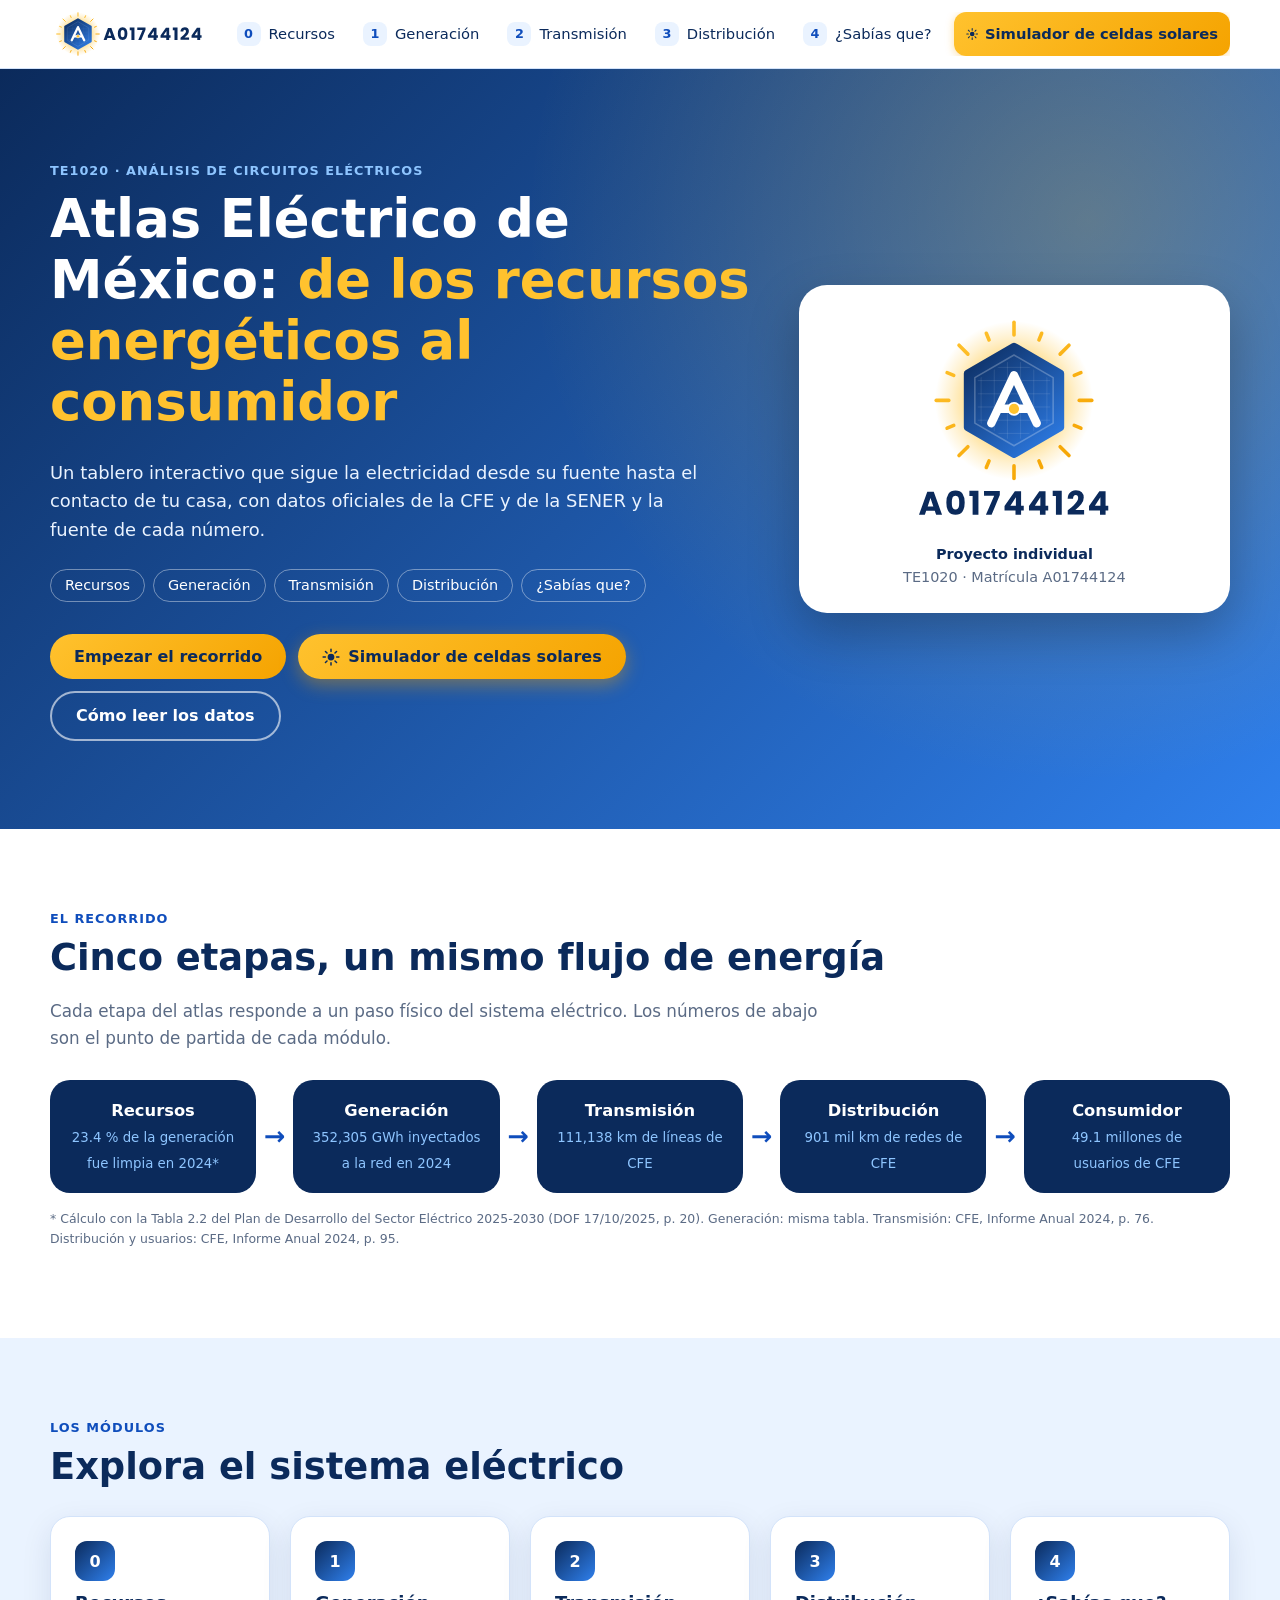
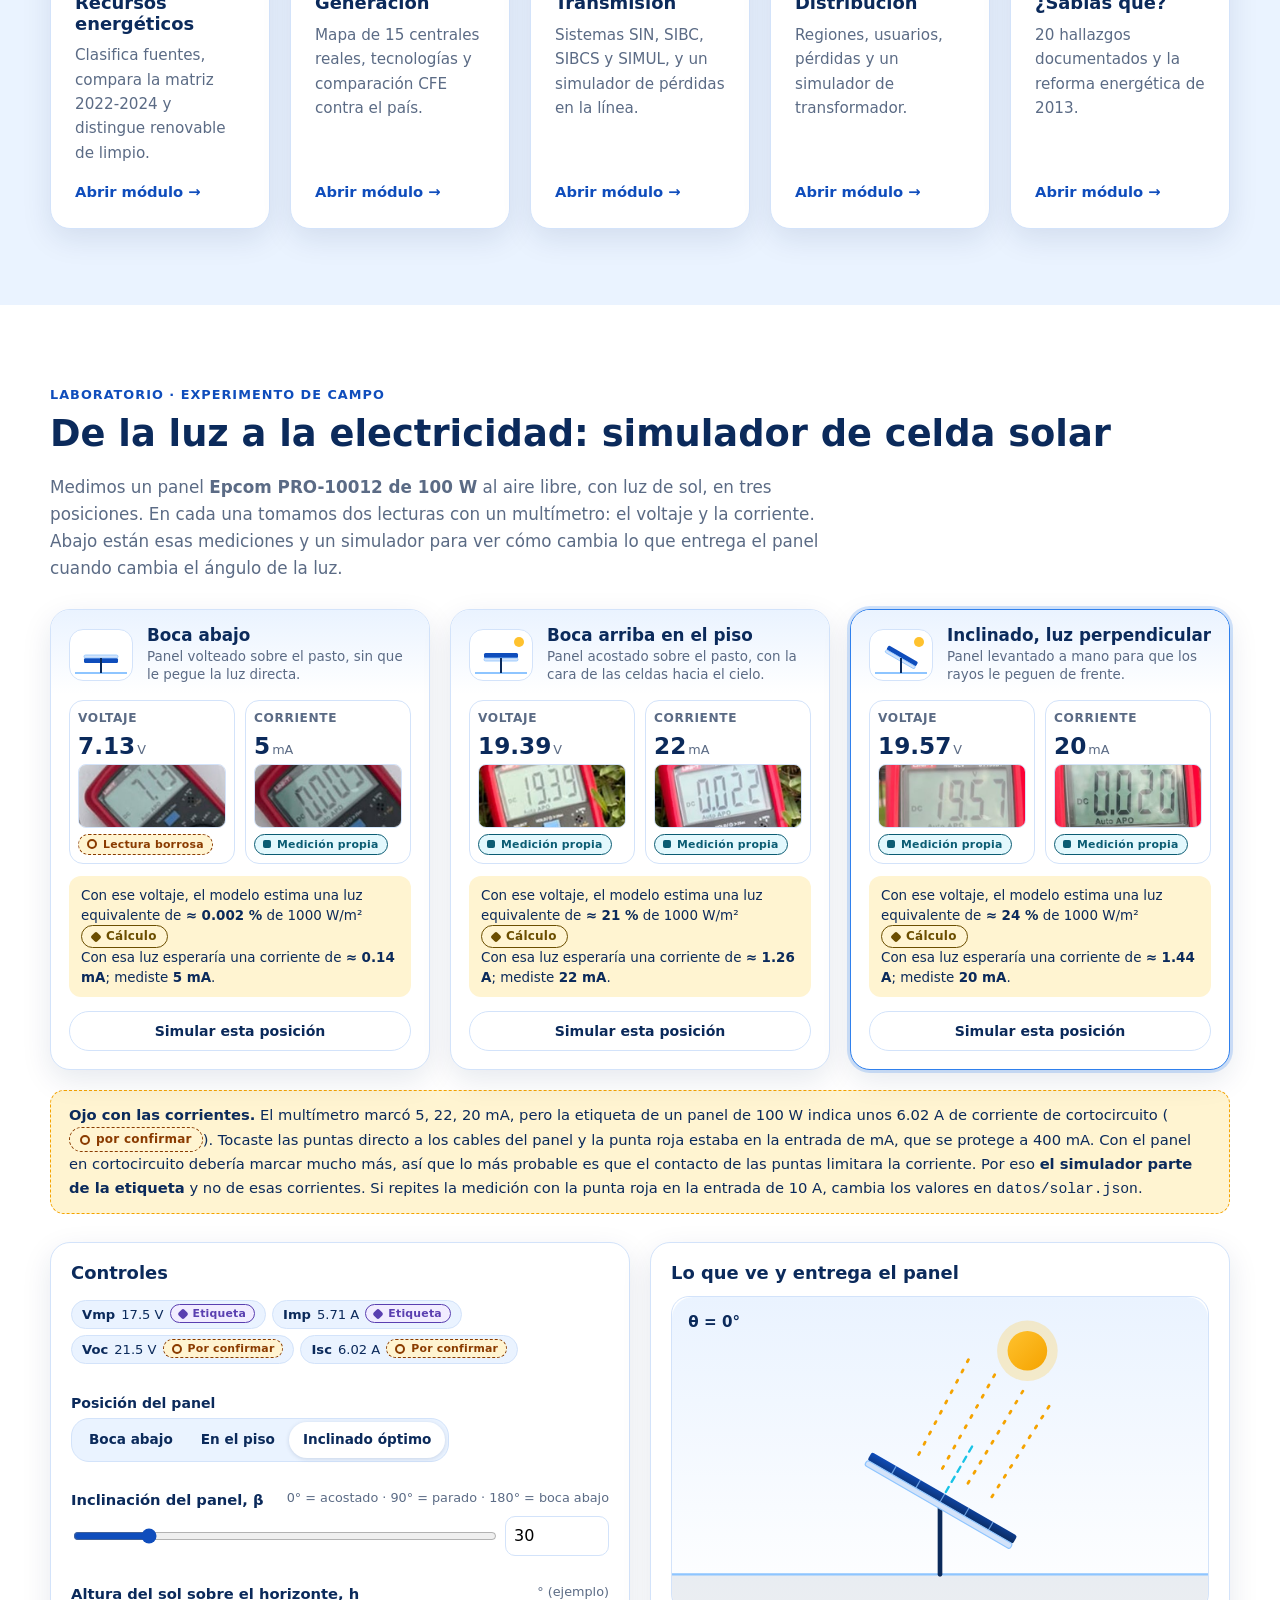
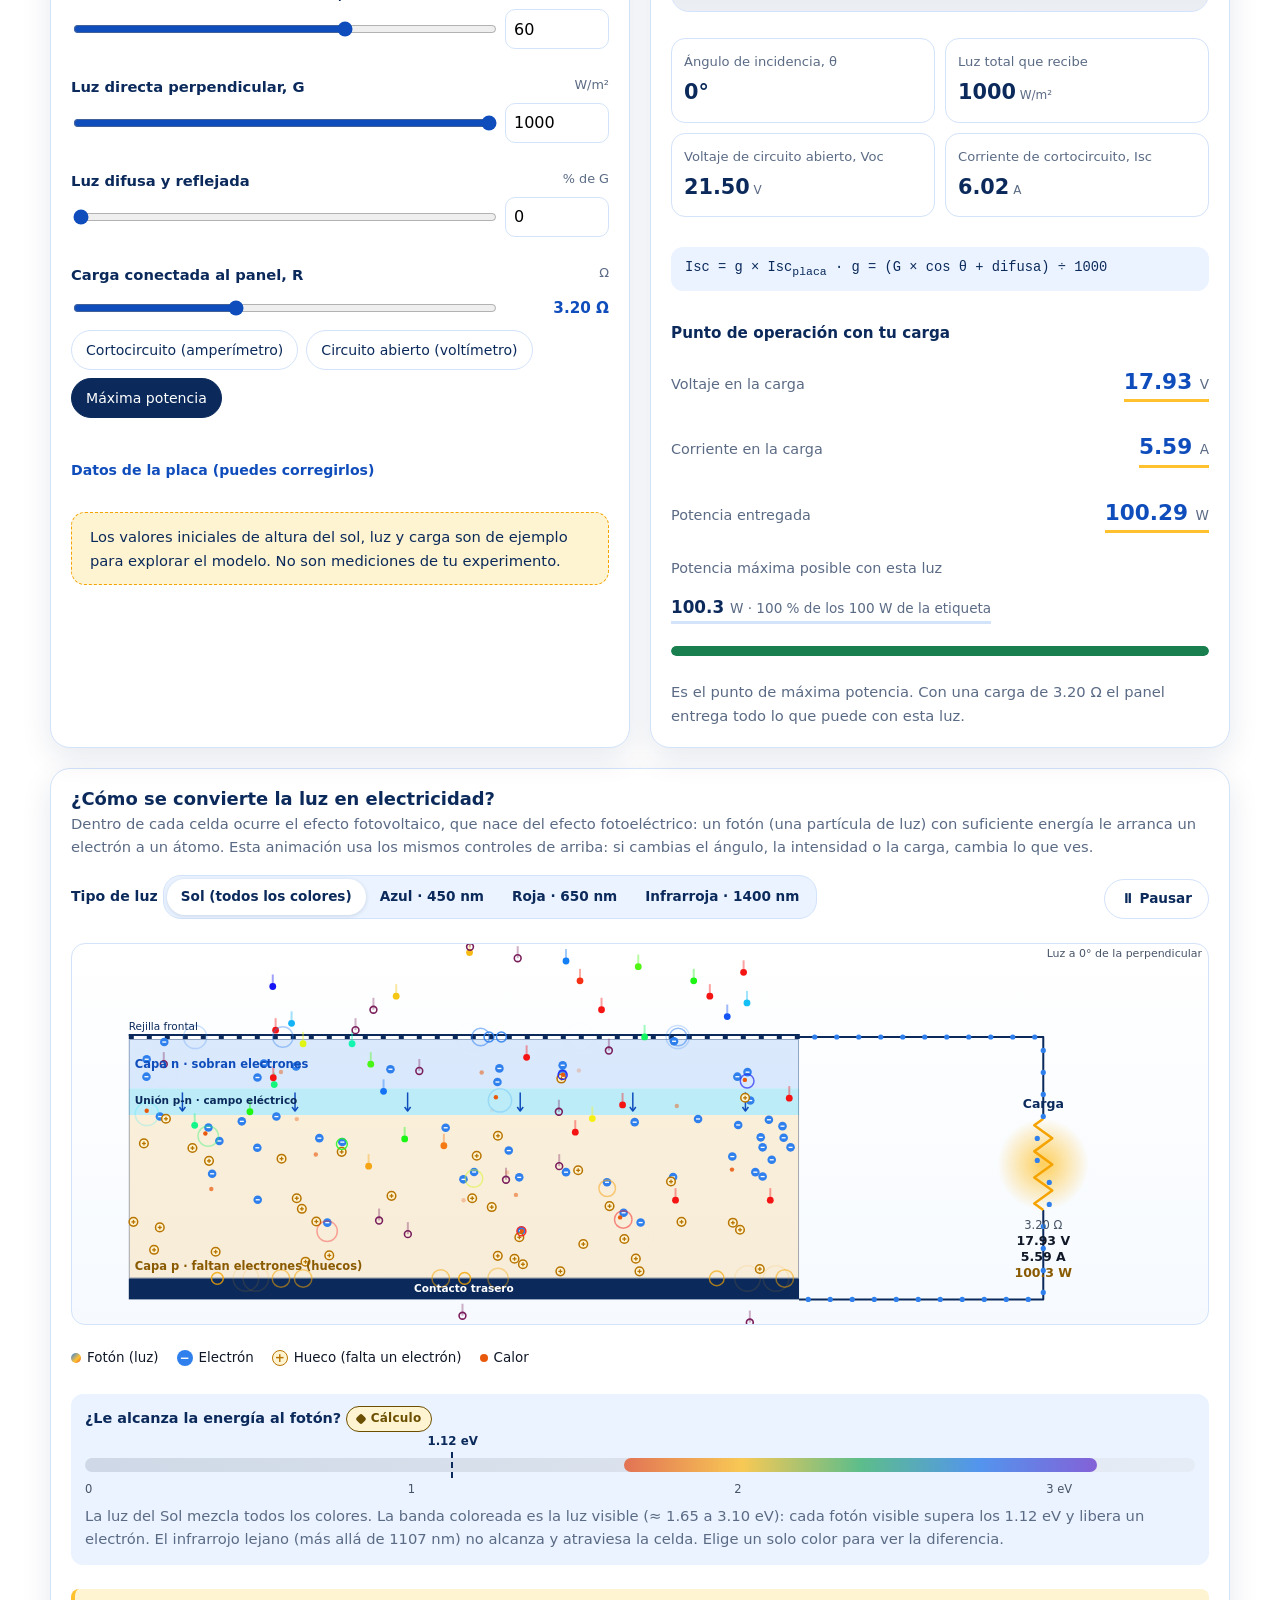
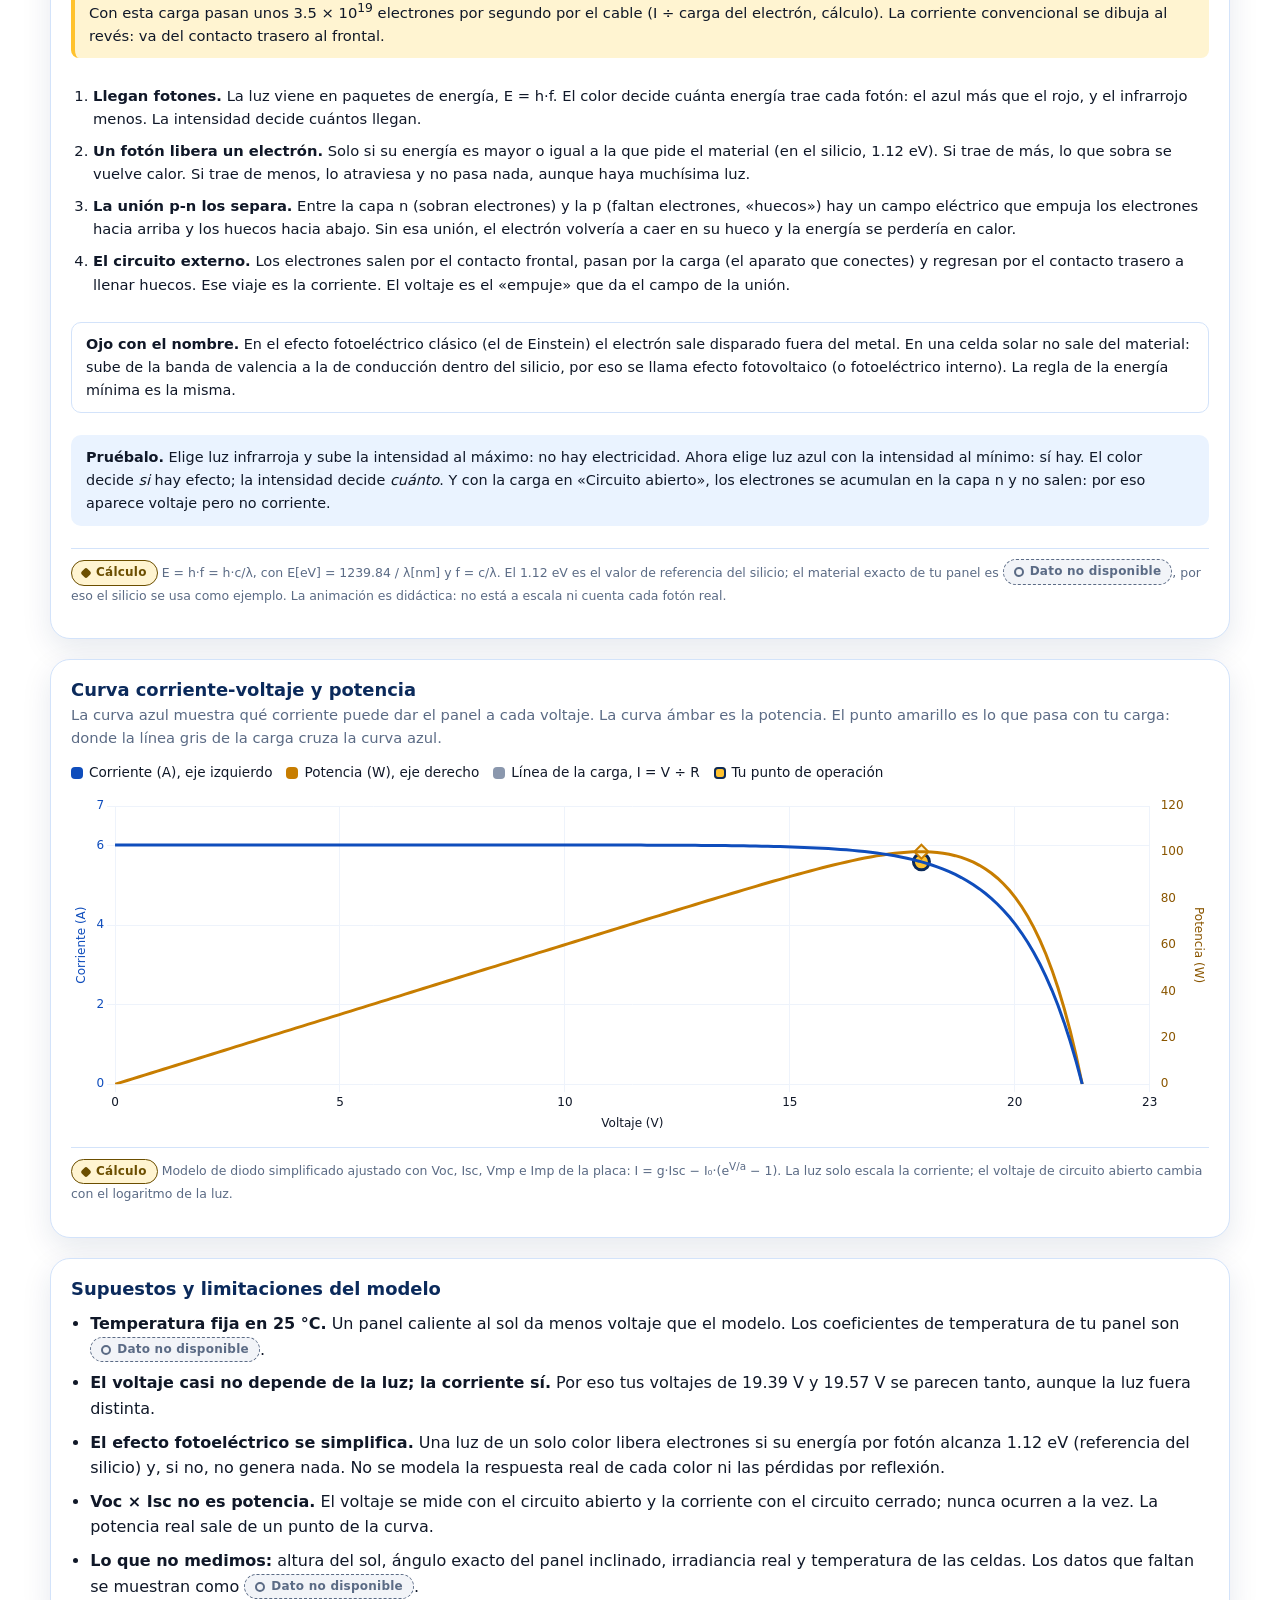
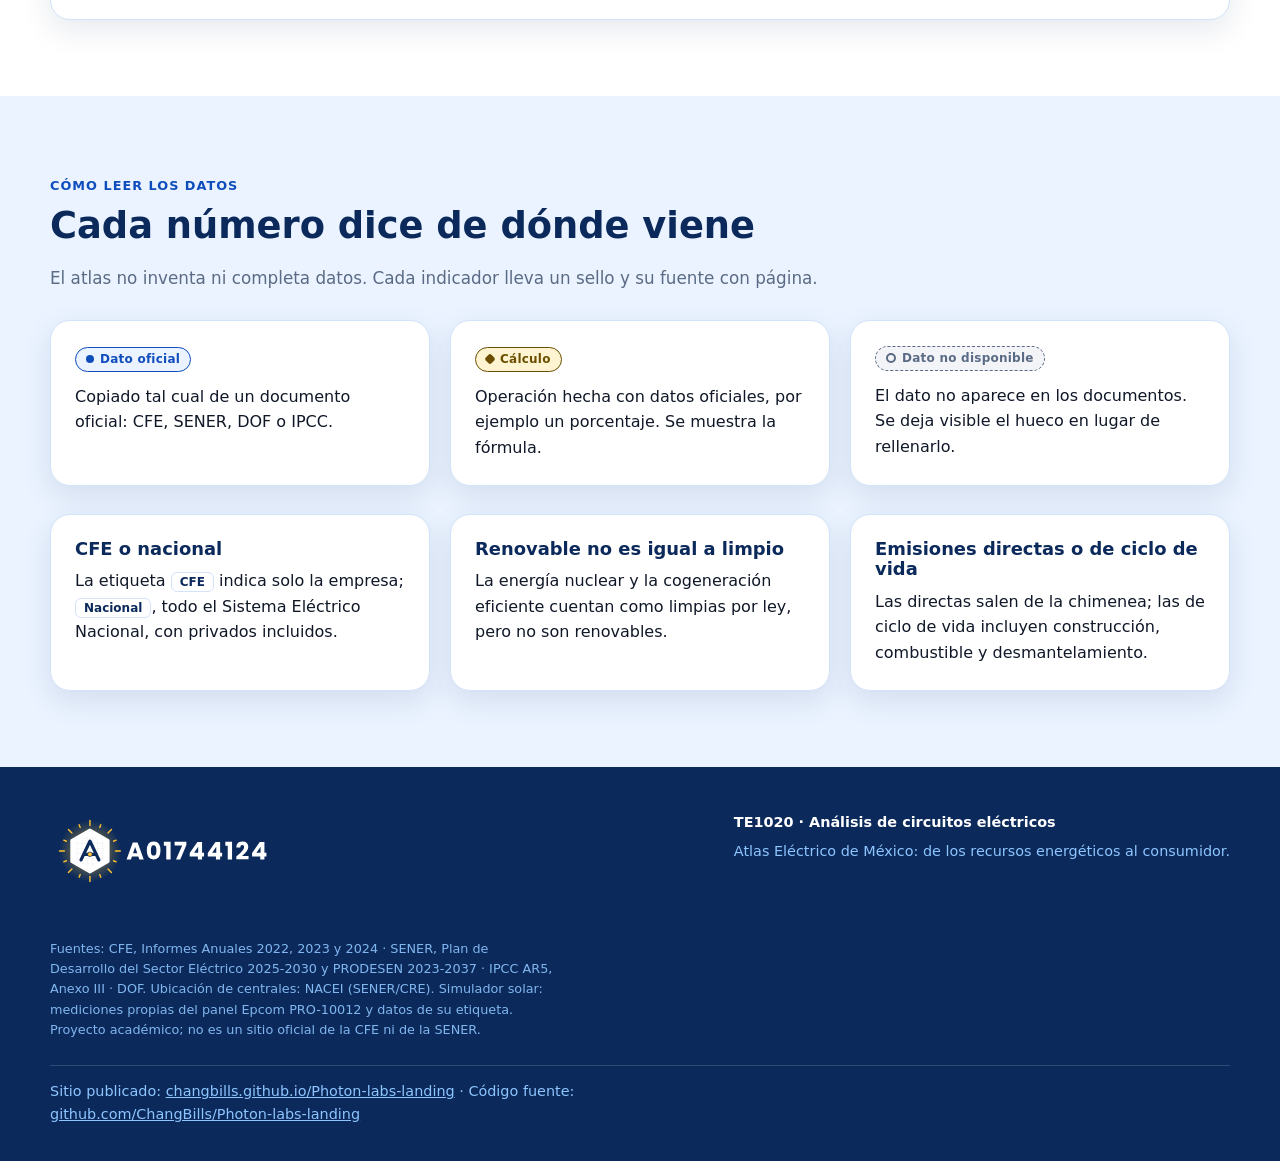
==== commit 209a4ae3: "Simulador solar: animación del efecto fotoeléctrico/fotovoltaico (fotones, electrones, unión p-n, ca" ====
--- a/index.html
+++ b/index.html
@@ -11,7 +11,7 @@
   <link rel="preconnect" href="https://fonts.googleapis.com">
   <link rel="preconnect" href="https://fonts.gstatic.com" crossorigin>
   <link href="https://fonts.googleapis.com/css2?family=Inter:wght@400;500;600&family=Poppins:wght@600;700&display=swap" rel="stylesheet">
-  <link rel="stylesheet" href="css/atlas.css?v=20261111">
+  <link rel="stylesheet" href="css/atlas.css?v=20261112">
 </head>
 <body>
 <a class="saltar" href="#contenido">Saltar al contenido</a>
@@ -199,6 +199,46 @@
         </div>
       </div>
 
+      <article class="panel foto" id="foto" style="margin-top:20px" aria-labelledby="t-foto">
+        <div class="cab"><div><h3 id="t-foto">¿Cómo se convierte la luz en electricidad?</h3>
+          <p class="desc">Dentro de cada celda ocurre el efecto fotovoltaico, que nace del efecto fotoeléctrico: un fotón (una partícula de luz) con suficiente energía le arranca un electrón a un átomo. Esta animación usa los mismos controles de arriba: si cambias el ángulo, la intensidad o la carga, cambia lo que ves.</p></div></div>
+        <div class="foto-controles">
+          <div>
+            <span class="rot" id="r-luz" style="font-size:.88rem;font-weight:600;color:var(--azul-marino)">Tipo de luz</span>
+            <div class="segmentado sol-seg" role="group" aria-labelledby="r-luz" id="seg-luz">
+              <button type="button" data-luz="sol" aria-pressed="true">Sol (todos los colores)</button>
+              <button type="button" data-luz="azul" aria-pressed="false">Azul · 450 nm</button>
+              <button type="button" data-luz="roja" aria-pressed="false">Roja · 650 nm</button>
+              <button type="button" data-luz="ir" aria-pressed="false">Infrarroja · 1400 nm</button>
+            </div>
+          </div>
+          <button type="button" class="btn-foto" id="foto-play" aria-pressed="true">⏸ Pausar</button>
+        </div>
+        <div class="foto-lienzo"><canvas id="c-foto" role="img" aria-label="Animación de una celda solar: fotones que llegan, electrones liberados que suben a la capa n, huecos que bajan a la capa p, y los electrones que viajan por el cable externo a través de la carga."></canvas></div>
+        <ul class="foto-leyenda" aria-label="Leyenda de la animación">
+          <li><i class="lg lg-ph"></i> Fotón (luz)</li>
+          <li><i class="lg lg-e">−</i> Electrón</li>
+          <li><i class="lg lg-h">+</i> Hueco (falta un electrón)</li>
+          <li><i class="lg lg-q"></i> Calor</li>
+        </ul>
+        <div class="eg">
+          <div class="eg-tit"><strong>¿Le alcanza la energía al fotón?</strong> <span class="sello calculo">Cálculo</span></div>
+          <div class="eg-barra" id="eg-barra"><span class="eg-vis" id="eg-vis"></span><span class="eg-umbral" id="eg-umbral"><b>1.12 eV</b></span><span class="eg-foton" id="eg-foton"></span></div>
+          <div class="eg-escala" id="eg-escala" aria-hidden="true"></div>
+          <p class="desc" id="eg-texto" style="margin:8px 0 0"></p>
+        </div>
+        <p class="foto-resumen" id="foto-resumen"></p>
+        <ol class="foto-pasos">
+          <li><strong>Llegan fotones.</strong> La luz viene en paquetes de energía, E = h·f. El color decide cuánta energía trae cada fotón: el azul más que el rojo, y el infrarrojo menos. La intensidad decide cuántos llegan.</li>
+          <li><strong>Un fotón libera un electrón.</strong> Solo si su energía es mayor o igual a la que pide el material (en el silicio, 1.12 eV). Si trae de más, lo que sobra se vuelve calor. Si trae de menos, lo atraviesa y no pasa nada, aunque haya muchísima luz.</li>
+          <li><strong>La unión p‑n los separa.</strong> Entre la capa n (sobran electrones) y la p (faltan electrones, «huecos») hay un campo eléctrico que empuja los electrones hacia arriba y los huecos hacia abajo. Sin esa unión, el electrón volvería a caer en su hueco y la energía se perdería en calor.</li>
+          <li><strong>El circuito externo.</strong> Los electrones salen por el contacto frontal, pasan por la carga (el aparato que conectes) y regresan por el contacto trasero a llenar huecos. Ese viaje es la corriente. El voltaje es el «empuje» que da el campo de la unión.</li>
+        </ol>
+        <div class="foto-nota"><strong>Ojo con el nombre.</strong> En el efecto fotoeléctrico clásico (el de Einstein) el electrón sale disparado fuera del metal. En una celda solar no sale del material: sube de la banda de valencia a la de conducción dentro del silicio, por eso se llama efecto fotovoltaico (o fotoeléctrico interno). La regla de la energía mínima es la misma.</div>
+        <div class="foto-nota prueba"><strong>Pruébalo.</strong> Elige luz infrarroja y sube la intensidad al máximo: no hay electricidad. Ahora elige luz azul con la intensidad al mínimo: sí hay. El color decide <em>si</em> hay efecto; la intensidad decide <em>cuánto</em>. Y con la carga en «Circuito abierto», los electrones se acumulan en la capa n y no salen: por eso aparece voltaje pero no corriente.</div>
+        <p class="fuente"><span class="sello calculo">Cálculo</span> E = h·f = h·c/λ, con E[eV] = 1239.84 / λ[nm] y f = c/λ. El 1.12 eV es el valor de referencia del silicio; el material exacto de tu panel es <span class="sello nd">Dato no disponible</span>, por eso el silicio se usa como ejemplo. La animación es didáctica: no está a escala ni cuenta cada fotón real.</p>
+      </article>
+
       <article class="panel" style="margin-top:20px" aria-labelledby="t-iv">
         <div class="cab"><div><h3 id="t-iv">Curva corriente-voltaje y potencia</h3>
           <p class="desc">La curva azul muestra qué corriente puede dar el panel a cada voltaje. La curva ámbar es la potencia. El punto amarillo es lo que pasa con tu carga: donde la línea gris de la carga cruza la curva azul.</p></div></div>
@@ -217,6 +257,7 @@
         <ul class="supuestos">
           <li><strong>Temperatura fija en 25 °C.</strong> Un panel caliente al sol da menos voltaje que el modelo. Los coeficientes de temperatura de tu panel son <span class="sello nd">Dato no disponible</span>.</li>
           <li><strong>El voltaje casi no depende de la luz; la corriente sí.</strong> Por eso tus voltajes de 19.39 V y 19.57 V se parecen tanto, aunque la luz fuera distinta.</li>
+          <li><strong>El efecto fotoeléctrico se simplifica.</strong> Una luz de un solo color libera electrones si su energía por fotón alcanza 1.12 eV (referencia del silicio) y, si no, no genera nada. No se modela la respuesta real de cada color ni las pérdidas por reflexión.</li>
           <li><strong>Voc × Isc no es potencia.</strong> El voltaje se mide con el circuito abierto y la corriente con el circuito cerrado; nunca ocurren a la vez. La potencia real sale de un punto de la curva.</li>
           <li><strong>Lo que no medimos:</strong> altura del sol, ángulo exacto del panel inclinado, irradiancia real y temperatura de las celdas. Los datos que faltan se muestran como <span class="sello nd">Dato no disponible</span>.</li>
         </ul>
@@ -258,6 +299,7 @@
 <script>(function(){var n=document.querySelector(".modulos"),a=n&&n.querySelector("[aria-current]");if(n&&a&&n.scrollWidth>n.clientWidth){n.scrollLeft=a.offsetLeft-(n.clientWidth-a.offsetWidth)/2;}})();</script>
 <script>(function(){var b=document.querySelector(".arriba");if(!b)return;function f(){b.classList.toggle("visible",scrollY>innerHeight*0.8);}addEventListener("scroll",f,{passive:true});f();})();</script>
 <script src="js/vendor/chart.umd.min.js"></script>
-<script src="js/solar.js?v=20261111"></script>
+<script src="js/celda-anim.js?v=20261112"></script>
+  <script src="js/solar.js?v=20261112"></script>
 </body>
 </html>
--- a/css/atlas.css
+++ b/css/atlas.css
@@ -893,3 +893,33 @@
 .placa-chips { display: flex; flex-wrap: wrap; gap: 6px; margin: 4px 0 16px; }
 .chip-p { display: inline-flex; align-items: center; gap: 6px; border: 1px solid var(--borde); background: var(--azul-hielo); border-radius: 999px; padding: 3px 10px; font-size: .82rem; color: var(--azul-marino); font-variant-numeric: tabular-nums; }
 .chip-p .sello { font-size: .68rem; padding: 0 8px; }
+
+/* ---------- Efecto fotoeléctrico (animación de la celda) ---------- */
+.foto-controles { display: flex; flex-wrap: wrap; gap: 12px 20px; align-items: flex-end; justify-content: space-between; margin: 4px 0 12px; }
+.btn-foto { border: 1px solid var(--borde); background: var(--blanco); color: var(--azul-marino); font: inherit; font-weight: 600; font-size: .85rem; min-height: 40px; padding: 6px 16px; border-radius: 999px; cursor: pointer; }
+.btn-foto:hover { background: var(--azul-hielo); }
+.foto-lienzo { border: 1px solid var(--borde); border-radius: 14px; background: linear-gradient(180deg, #fff 0%, #F6FAFF 100%); overflow: hidden; }
+.foto-lienzo canvas { display: block; max-width: 100%; }
+.foto-leyenda { list-style: none; display: flex; flex-wrap: wrap; gap: 8px 18px; padding: 0; margin: 10px 0 14px; font-size: .84rem; color: var(--tinta); }
+.foto-leyenda li { display: inline-flex; align-items: center; gap: 6px; }
+.lg { display: inline-flex; align-items: center; justify-content: center; width: 16px; height: 16px; border-radius: 50%; font-style: normal; font-size: 12px; font-weight: 700; line-height: 1; }
+.lg-ph { background: linear-gradient(135deg, #2F80ED, #FFC22E 60%, #e4572e); width: 10px; height: 10px; }
+.lg-e { background: #2F80ED; color: #fff; }
+.lg-h { background: #FFF4D1; color: #B87400; border: 1.5px solid #B87400; }
+.lg-q { background: #E8590C; width: 8px; height: 8px; }
+.eg { background: var(--azul-hielo); border-radius: 12px; padding: 12px 14px 14px; margin-bottom: 12px; }
+.eg-tit { font-size: .9rem; margin-bottom: 26px; color: var(--azul-marino); }
+.eg-barra { position: relative; height: 14px; border-radius: 8px; background: linear-gradient(90deg, #cfd8e6, #e6ecf5); }
+.eg-vis { position: absolute; top: 0; bottom: 0; background: linear-gradient(90deg, #e4572e, #FFC22E, #3cb371, #2F80ED, #6b3fd0); border-radius: 8px; opacity: .8; }
+.eg-umbral { position: absolute; top: -6px; bottom: -6px; width: 0; border-left: 2px dashed var(--azul-marino); }
+.eg-umbral b { position: absolute; bottom: 100%; left: 0; transform: translateX(-50%); white-space: nowrap; font-size: .74rem; color: var(--azul-marino); margin-bottom: 1px; }
+.eg-foton { position: absolute; top: -4px; width: 4px; height: 22px; margin-left: -2px; border-radius: 2px; box-shadow: 0 0 0 2px #fff; }
+.eg-escala { position: relative; height: 16px; margin-top: 8px; font-size: .72rem; color: #475467; }
+.eg-escala span { position: absolute; transform: translateX(-50%); }
+.eg-escala span:first-child { transform: none; }
+.eg-escala span:last-child { transform: translateX(-70%); }
+.foto-resumen { background: var(--crema); border-left: 4px solid var(--amarillo); padding: 10px 14px; border-radius: 8px; font-size: .92rem; margin: 0 0 14px; }
+.foto-pasos { padding-left: 22px; margin: 0 0 14px; display: grid; gap: 8px; font-size: .92rem; }
+.foto-nota { background: #fff; border: 1px solid var(--borde); border-radius: 10px; padding: 10px 14px; font-size: .9rem; margin: 0 0 10px; }
+.foto-nota.prueba { background: var(--azul-hielo); border-color: transparent; }
+@media (max-width: 620px) { .foto-controles { align-items: stretch; } .foto-controles .segmentado { flex-wrap: wrap; border-radius: 18px; } .foto-controles .segmentado button { flex: 1 1 auto; } .btn-foto { width: 100%; } }
